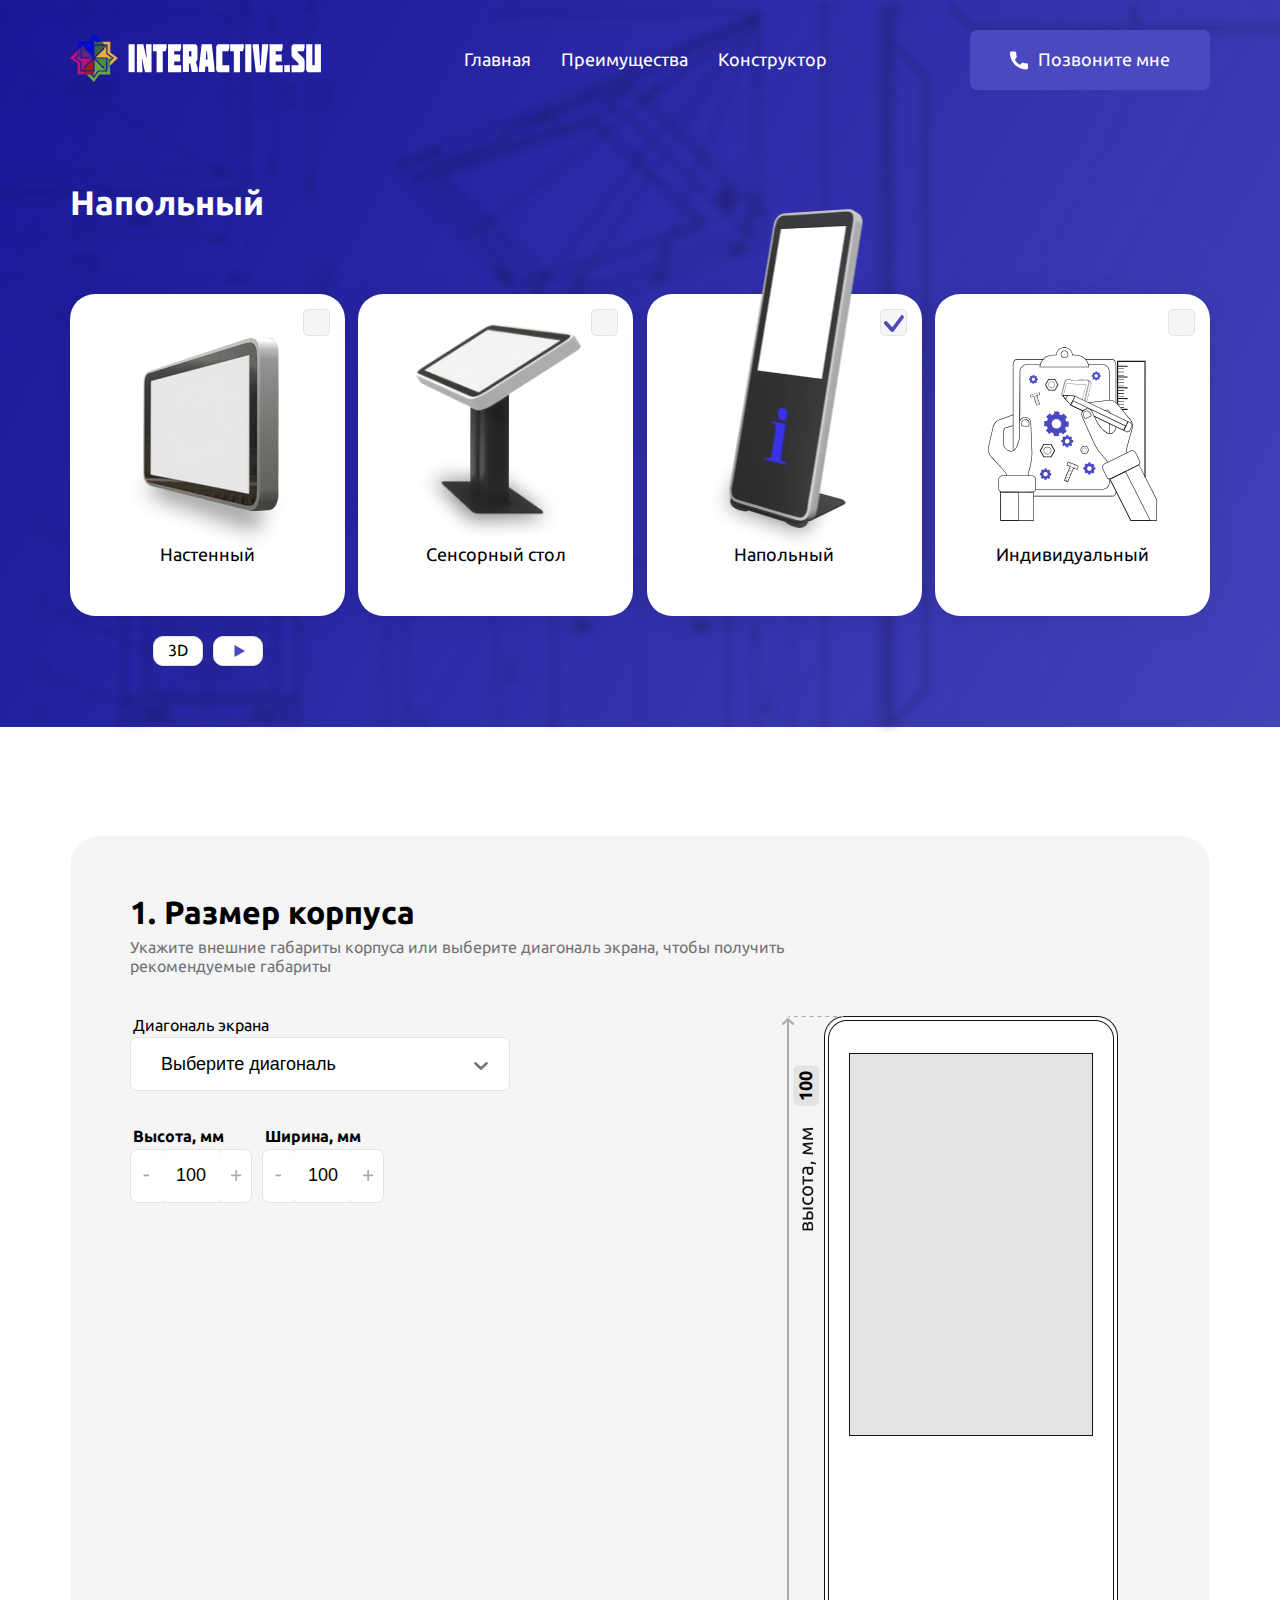
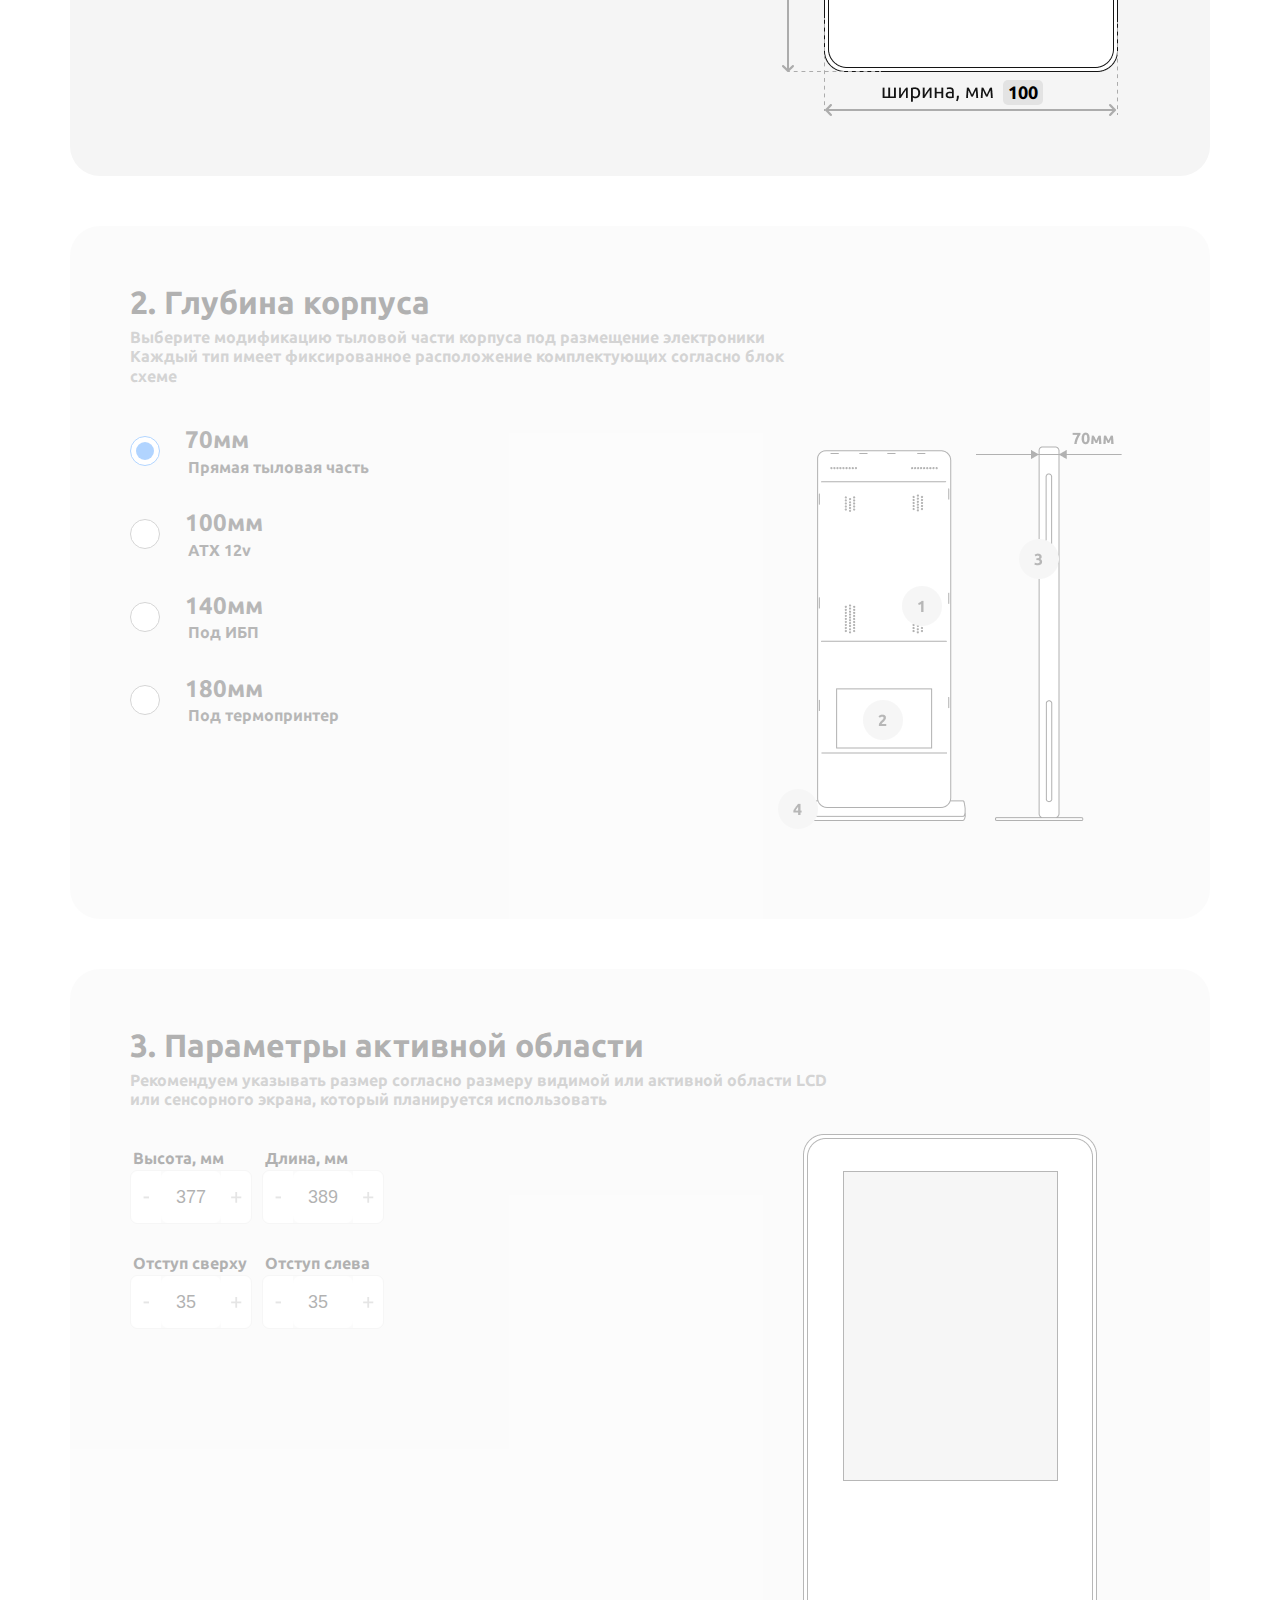
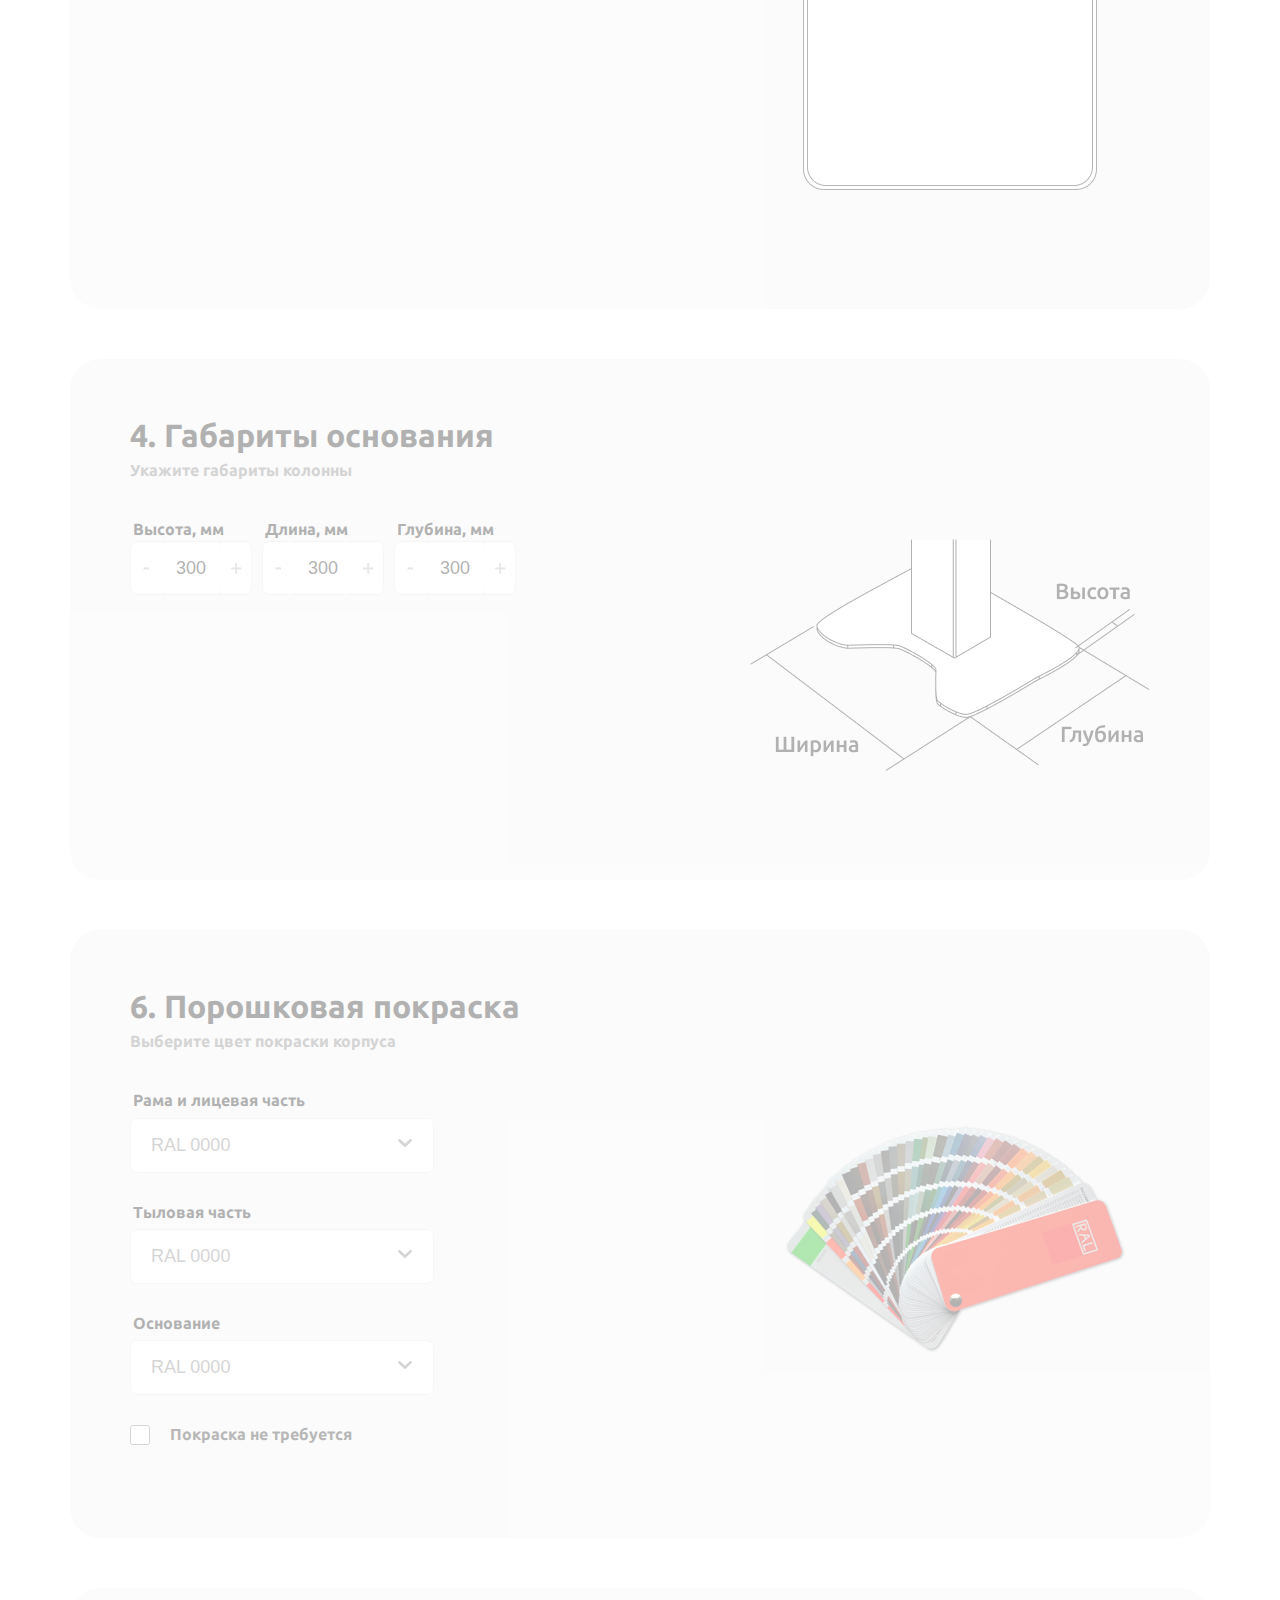
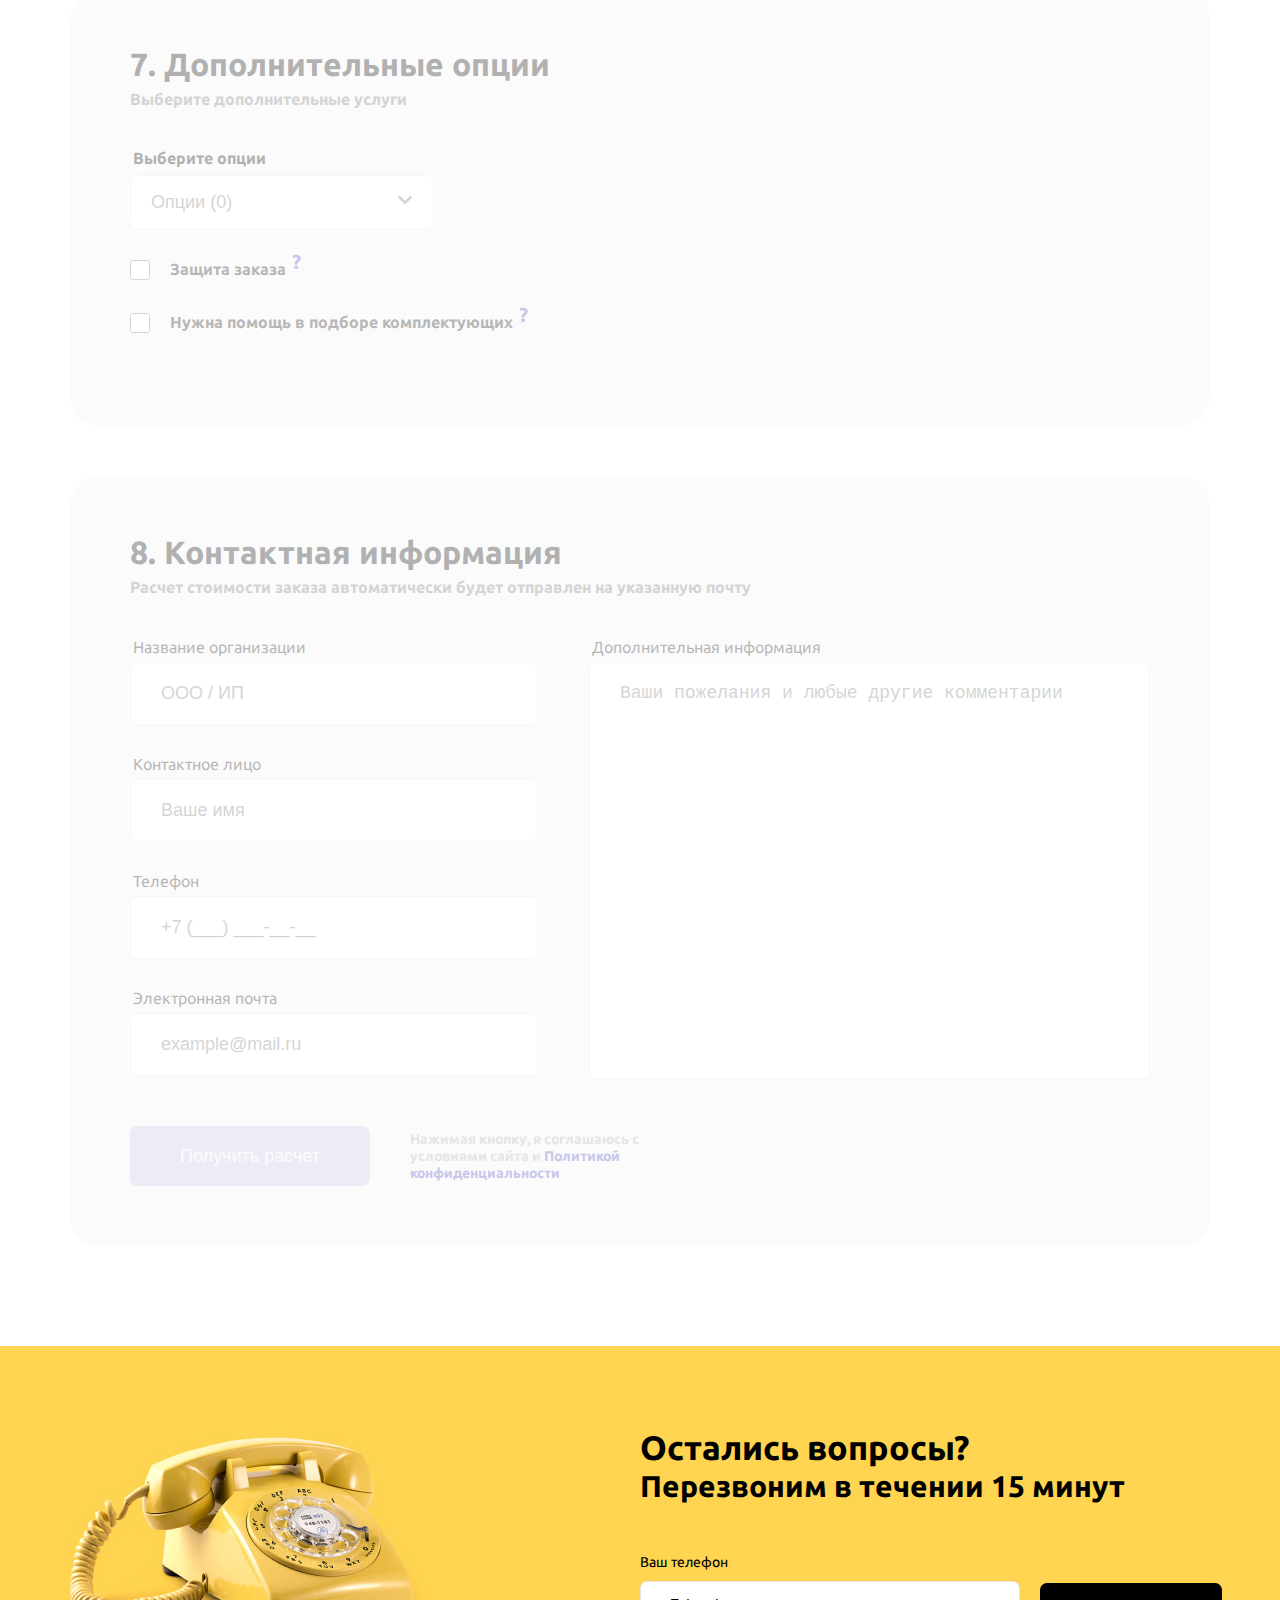
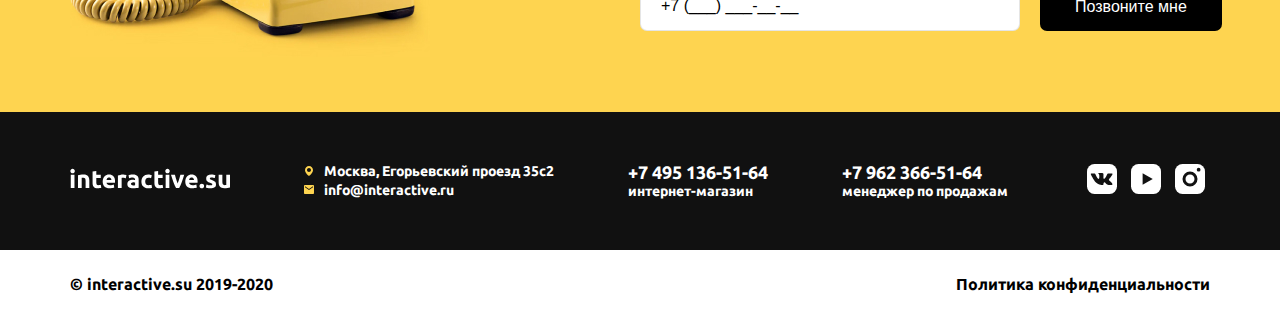
==== floor-mounted.html @ 8cd6c8c5 "1" ====
<!DOCTYPE html>
<html lang="ru">
<head>
  <meta charset="UTF-8">
  <meta name="viewport" id="myViewport" content="width=device-width, maximum-scale=1.0, user-scalable=no">
  <meta http-equiv="X-UA-Compatible" content="ie=edge">
  <meta name="format-detection" content="telephone=no">
  <title>New project</title>
  <link rel="shortcut icon" href="img/favicon/favicon.ico" type="image/x-icon">
  <meta property="og:title" content="" />
  <meta name="keywords" content=""/>
  <!-- <link rel="stylesheet" href="css/libs.min.css"> -->
  <link rel="stylesheet" href="style.css">

</head>
<body >
  <header class="header">
    <div class="container">
      <div class="header__logo">
        <a href="/"><img src="img/logo.svg" alt="interactive.su"></a>
      </div>
      <div class="header__menu">
        <ul>
          <li><a href="#top">Главная</a></li>
          <li><a href="#features">Преимущества</a></li>
          <li><a href="#constructor">Конструктор</a></li>
        </ul>
      </div>
      <div class="header__call button">
        <img src="img/icons/btn-call.svg" alt="callback">
        Позвоните мне
      </div>
      <div class="burger">
        <span></span>
        <span></span>
        <span></span>
      </div>
    </div>
  </header>
  
  <section class="constructor constructor-page" id="top">
    <div class="container">
      <h2 class="title">
        Напольный
      </h2>
      
      <div class="constructor-wrap">
        <a href="https://amoral1s.github.io/new-korpus.interactive.su/wall-mounted.html" class="constructor-wrap-item " data-src="/wall-mounted">
          <img src="img/assets/1.png" alt="Настенный">
          <h3>Настенный</h3>
          <div class="assets">
            <div class="assets-d">
              3D
            </div>
            <div class="assets-d wall-video" data-src="http://korpus.interactive.su/wp-content/themes/calc/img/1.mp4">
              <img src="img/icons/play-blue.svg" alt="play">
            </div>
          </div>
        </a>
        <!-- /.constructor-wrap-item -->
        <a href="https://amoral1s.github.io/new-korpus.interactive.su/touch-screen.html" class="constructor-wrap-item" data-src="/touch-screen">
          <img src="img/assets/2.png" alt="Сенсорный стол">
          <h3>Сенсорный стол</h3>
        </a>
        <!-- /.constructor-wrap-item -->
        <a href="https://amoral1s.github.io/new-korpus.interactive.su/floor-mounted.html" class="constructor-wrap-item constructor-wrap-item-active" data-src="/floor-mounted">
          <img src="img/assets/3.png" alt="Напольный">
          <h3>Напольный</h3>
        </a>
        <!-- /.constructor-wrap-item -->
        <a href="https://amoral1s.github.io/new-korpus.interactive.su/tz.html"  class="constructor-wrap-item" data-src="/individual ">
          <img src="img/assets/4.svg" alt="Индивидуальный">
          <h3>Индивидуальный</h3>
        </a>
        <!-- /.constructor-wrap-item -->
       
      </div>
    </div>
    
  </section>
  <form action="">
  <section class="calc container">
    <div class="calc-section">
      <h2 class="title">
        1. Размер корпуса
      </h2>
      <p class="subtitle">
        Укажите внешние габариты корпуса или выберите 
        диагональ экрана, чтобы получить рекомендуемые габариты
      </p>
      <div class="calc-wrap">
        <div class="calc-wrap-left">
          <div class="calc-row">
            <div class="calc-row-column">
              <p>Диагональ экрана</p>
              <div for="all-height" class="select">
                <select name="" id="all-height">
                  <option value="0" selected disabled><b>Выберите диагональ</option>
                  <option value="1"><b>32"</b> 1790х512</option>
                  <option value="2"><b>43"</b> 1790х665</option>
                  <option value="3"><b>50"</b> 1850х750</option>
                  <option value="4"><b>55"</b> 1850х820</option>
                  <option value="5"><b>65"</b> 2000х910</option>
                  <option value="6"><b></b> Другая</option>
                </select>
              </div>
            </div>
          </div>
          <div class="calc-row mob-column">
            <div class="calc-row-column">
              <p>Высота, мм</p>
              <div class="calc-row-numbers__input">
                <div class="minus"></div>
                <input type="number" min="100" value="100" id="input-height">
                <div class="plus"></div>
              </div>
            </div>
            <div class="calc-row-column">
              <p>Ширина, мм</p>
              <div class="calc-row-numbers__input">
                <div class="minus"></div>
                <input type="number" min="100" value="100" id="input-width">
                <div class="plus"></div>
              </div>
            </div>
          </div>
        </div>
        <!-- /.calc-wrap-left -->
        <div class="calc-wrap-right floor-height">
          <img src="img/calc/floor-height.png" alt="Размер корпуса">
          <div class="calc-wrap-right__height">
            100
          </div>
          <div class="calc-wrap-right__width">
            100
          </div>
        </div>
        <!-- /.calc-wrap-right -->
      </div>
      <!-- /.calc-wrap -->
    </div>
    <!-- /.calc-section -->
    <div class="calc-section disabled">
      <h2 class="title">
        2. Глубина корпуса
      </h2>
      <p class="subtitle">
        Выберите модификацию тыловой части корпуса под размещение электроники <br>
        Каждый тип имеет фиксированное расположение комплектующих согласно блок схеме
      </p>
      <div class="calc-wrap">
        <div class="calc-wrap-left">
          <div class="calc-row">
            <input name="type" data-src="img/calc/type-floor/1.png" value="70" id="type-one" type="radio" checked>
            <label for="type-one">
              <b>70мм</b>
              <p>
                Прямая тыловая часть
              </p>
            </label>
          </div>
          <!-- /.calc-row -->
          <div class="calc-row">
            <input name="type" data-src="img/calc/type-floor/1.png" value="100"  id="type-two" type="radio">
            <label for="type-two">
              <b>100мм</b>
              <p>
                ATX 12v
              </p>
            </label>
          </div>
          <!-- /.calc-row -->
          <div class="calc-row">
            <input name="type" data-src="img/calc/type-floor/1.png" value="140"  id="type-three" type="radio">
            <label for="type-three">
              <b>140мм</b>
              <p>
                Под ИБП
              </p>
            </label>
          </div>
          <!-- /.calc-row -->
          <div class="calc-row">
            <input name="type" data-src="img/calc/type-floor/1.png" value="180"  id="type-three" type="radio">
            <label for="type-three">
              <b>180мм</b>
              <p>
                Под термопринтер
              </p>
            </label>
          </div>
          <!-- /.calc-row -->
        </div>
        <!-- /.calc-wrap-left --> 
        <div class="calc-wrap-right floor-type">
          <div class="calc-row">
            <img class="type-img" src="img/calc/type-floor/1.png" alt="Глубина корпуса">
            <div class="floor-hover">
              <p>1. Вентиляционные отверстия</p>
              <p>2. Отсек блока электроники (ITX плата)</p>
              <p>3. Торцевая подсветка</p>
              <p>4. Плита основания</p>
            </div>
          </div>
        </div>
        <!-- /.calc-wrap-right -->
      </div>
      <!-- /.calc-wrap -->
    </div>
    <!-- /.calc-section -->
    <div class="calc-section disabled">
      <h2 class="title">
        3. Параметры активной области
      </h2>
      <p class="subtitle">
        Рекомендуем указывать размер согласно размеру видимой или активной 
        области LCD или сенсорного экрана, который планируется использовать
      </p>
      <div class="calc-wrap">
        <div class="calc-wrap-left">
          <div class="calc-row">
            <div class="calc-row-column">
              <p>Высота, мм</p>
              <div class="calc-row-numbers__input">
                <div class="minus"></div>
                <input type="number" id="act-height" min="100" value="377">
                <div class="plus"></div>
              </div>
            </div>
            <div class="calc-row-column">
              <p>Длина, мм</p>
              <div class="calc-row-numbers__input">
                <div class="minus"></div>
                <input type="number" id="act-width" min="100" value="389">
                <div class="plus"></div>
              </div>
            </div>
          </div>
          <!-- /.calc-row -->
          <div class="calc-row">
            <div class="calc-row-column">
              <p>Отступ сверху</p>
              <div class="calc-row-numbers__input">
                <div class="minus"></div>
                <input type="number" id="act-top" min="1" value="35">
                <div class="plus"></div>
              </div>
            </div>
            <div class="calc-row-column">
              <p>Отступ слева</p>
              <div class="calc-row-numbers__input">
                <div class="minus"></div>
                <input type="number" id="act-left" min="1" value="35">
                <div class="plus"></div>
              </div>
            </div>
            
          </div>
          <!-- /.calc-row -->
        </div>
        <!-- /.calc-wrap-lect -->
        <div class="calc-wrap-right act-floor">
          <div class="calc-row act-wrap act-floor">
            <img src="img/calc/act-floor.png" alt="Актвная область корпуса">
            <div class="act-obl act-floor-obl"></div>
          </div>
        </div>
        <!-- /.calc-wrapright -->
      </div>
    </div>
    <!-- /.calc-section -->
    <div class="calc-section disabled">
      <h2 class="title">
        4. Габариты основания
      </h2>
      <p class="subtitle">
        Укажите габариты колонны
      </p>
      <div class="calc-wrap">
        <div class="calc-wrap-left">
          <div class="calc-row  mob-column">
            <div class="calc-row-column">
              <p>Высота, мм</p>
              <div class="calc-row-numbers__input">
                <div class="minus"></div>
                <input type="number" id="osn-height" min="100" value="300">
                <div class="plus"></div>
              </div>
            </div>
            <div class="calc-row-column">
              <p>Длина, мм</p>
              <div class="calc-row-numbers__input">
                <div class="minus"></div>
                <input type="number" id="osn-width" min="100" value="300">
                <div class="plus"></div>
              </div>
            </div>
            <div class="calc-row-column">
              <p>Глубина, мм</p>
              <div class="calc-row-numbers__input">
                <div class="minus"></div>
                <input type="number" id="osn-deep" min="100" value="300">
                <div class="plus"></div>
              </div>
            </div>
          </div>
          <!-- /.calc-row -->
          
        </div>
        <!-- /.calc-wrap-lect -->
        <div class="calc-wrap-right mob-responsive-img">
          <div class="calc-row act-wrap">
            <img src="img/assets/osn.png" alt="Колонна">
          </div>
        </div>
        <!-- /.calc-wrapright -->
      </div>
    </div>
    <!-- /.calc-section -->
    
    <div class="calc-section disabled">
      <h2 class="title">
        6. Порошковая покраска
      </h2>
      <p class="subtitle">
        Выберите цвет покраски корпуса
      </p>
      <div class="calc-wrap">
        <div class="calc-wrap-left">
          <p>Рама и лицевая часть</p>
          <div class="calc-row">
            <div class="ral ral-top select">
              <input type="text" id="ral-top" placeholder="RAL 0000">
            </div>
          </div>
          <!-- /.calc-row -->
          <p>Тыловая часть</p>

          <div class="calc-row">
            <div class="ral ral-bot select">
              <input type="text" id="ral-bot" placeholder="RAL 0000">
            </div>
          </div>
          <!-- /.calc-row -->
          <p>Основание</p>

          <div class="calc-row">
            <div class="ral ral-bot select">
              <input type="text" id="ral-floor" placeholder="RAL 0000">
            </div>
          </div>
          <!-- /.calc-row -->
          <div class="calc-row">
            <input id="ral-none" type="checkbox">
            <label for="ral-none">Покраска не требуется</label>
          </div>
          <!-- /.calc-row -->
        </div>
        <!-- /.calc-wrap-left -->
        <div class="calc-wrap-right">
          <img src="img/calc/ral.png" alt="RAL">
        </div>
        <!-- /.calc-wrap-right -->
      </div>
      <!-- /.calc-wrap -->
    </div>
    <!-- /.calc-section -->
    <div class="calc-section disabled">
      <h2 class="title">
        7. Дополнительные опции
      </h2>
      <p class="subtitle">
        Выберите дополнительные услуги
      </p>
      <div class="calc-wrap column">
          <div class="calc-row-column mob-width-max">
            <p>Выберите опции</p>
            <div class="calc-row" style="width: 100%">
              <div class="ral ral-top select" style="width: 100%; max-width: 360px">
                <input type="text" id="options" placeholder="Опции (0)">
              </div>
            </div>
          </div>
          <!-- /.calc-row -->

          <div class="calc-row">
            <input id="secur-no"  type="checkbox">
            <label for="secur-no">Защита заказа</label>
            <div class="toggle-q">?<b class="q-text">
              Мы гарантируем что корпуса для вашего проекта не смогут приобрести другие.
            </b></div>
          </div>
          <!-- /.calc-row -->

          <div class="calc-row">
            <input id="compl-no"  type="checkbox">
            <label for="compl-no">Нужна помощь в подборе комплектующих</label>
            <div class="toggle-q">?<b class="q-text">
              Менеджер поможет вам выбрать комплектующие для вашего корпуса.
            </b></div>
        
          </div>
          <!-- /.calc-row -->
      </div>
    <!-- /.calc-row -->
      
    </div>
    <!-- /.calc-section -->

    <div class="calc-section disabled">
      <h2 class="title">
        8. Контактная информация
      </h2>
      <p class="subtitle">
        Расчет стоимости заказа автоматически будет отправлен на указанную почту
      </p>
      <div class="calc-form">
        <div class="calc-form-left">
          <label for="">Название организации</label>
          <input class="i-org" type="text" placeholder="ООО / ИП">
          
          <label for="">Контактное лицо</label>
          <input class="i-name" type="text" placeholder="Ваше имя">

          <label for="">Телефон</label>
          <input class="i-phone" type="tel" placeholder="+7 (___) ___-__-__">

          <label for="">Электронная почта</label>
          <input class="i-email" type="email" placeholder="example@mail.ru">

        </div>
        <!-- /.calc-form-left -->
        <div class="calc-form-right">
          <label for="">Дополнительная информация</label>
          <textarea name="" placeholder="Ваши пожелания и любые другие комментарии" id="" cols="30" rows="10"></textarea>
        </div>
        <!-- /.calc-form-right -->
        <div class="calc-form-submit">
          <button class="button alt calculated disabled" type="button">Получить расчет</button>
          <small>
            Нажимая кнопку, я соглашаюсь с условиями сайта и <a href="/privacy-policy">Политикой конфиденциальности</a>
          </small>
        </div>
        <!-- /.calc-form-submit -->
      </div>
    </div>
    <!-- /.calc-section -->
  </section>
  <!-- /.calc container -->
  <div class="calc-popup">
    <h2>Проверьте ваш заказ</h2>
    <div class="calc-popup-wrap">
      <div class="calc-popup-wrap-left">
        <div class="calc-popup-wrap-item">
          <h3>Корпус</h3>
          <div class="result">
            <p>Длина</p>
            <b class="res-width">000</b>
          </div>
          <!-- /.result -->
          <div class="result">
            <p>Ширина</p>
            <b class="res-height">000</b>
          </div>
          <!-- /.result -->
          <div class="result">
            <p>Глубина</p>
            <b class="res-deep">000</b>
          </div>
          <!-- /.result -->
        </div>
        <!-- /.calc-popup-wrap-item -->
        <div class="calc-popup-wrap-item">
          <h3>Цвет RAL</h3>
          <div class="result">
            <p>Рама и лицевая часть</p>
            <b  class="res-ral-top">Нет</b>
          </div>
          <!-- /.result -->
          <div class="result">
            <p>Тыловая часть</p>
            <b class="res-ral-bot">Нет</b>
          </div>
          <!-- /.result -->
          <div class="result">
            <p>Основание</p>
            <b class="res-ral-floor">Нет</b>
          </div>
          <!-- /.result -->
        </div>
        <!-- /.calc-popup-wrap-item -->
        <div class="calc-popup-wrap-item">
          <h3>Габариты основания</h3>
          <div class="result">
            <p>Высота</p>
            <b  class="osn-height">000</b>
          </div>
          <!-- /.result -->
          <div class="result">
            <p>Ширина</p>
            <b class="osn-width">000</b>
          </div>
          <!-- /.result -->
          <div class="result">
            <p>Глубина</p>
            <b class="osn-deep">000</b>
          </div>
          <!-- /.result -->
        </div>
        <!-- /.calc-popup-wrap-item -->
        
        <div class="calc-popup-wrap-item">
          <h3>Количество и срок поставки</h3>
          <div class="result">
            <div class="calc-row">
              <div class="calc-row-column">
                <p>Количество</p>
                <div class="calc-row-numbers__input">
                  <div class="minus"></div>
                  <input type="number"  class="res-count" min="1" value="1">
                  <div class="plus"></div>
                </div>
              </div>
              <div class="calc-row-column">
                <p>Сроки поставки</p>
                <div class="select">
                  <select name="" id="res-time">
                    <option value="3">20-30 дней</option>
                    <option value="2">10-20 дней</option>
                    <option value="1">5-10 дней</option>
                    <option value="3">Бронь</option>
                  </select>
                </div>
              </div>
            </div>
            <!-- /.calc-row -->
          </div>
          <!-- /.result -->
          
        </div>
        <!-- /.calc-popup-wrap-item -->
        <div class="calc-popup-wrap-item calc-submit">
          <div class="result">
            <p>Цена за еденицу</p>
            <b class="res-price-once">000</b>
          </div>
          <!-- /.result -->
          <div class="result">
            <p>Стоимость партии</p>
            <b class="res-price-all">000</b>
          </div>
          <!-- /.result -->
         <div class="calc-row buttons">
           <input type="submit" value="Подтвердить заказ" class="button alt">
           <div class="button alt calc-close">Изменить параметры</div>
         </div>
        </div>
        <!-- /.calc-popup-wrap-item -->
      </div>
      <!-- /.calc-popup-wrap-left -->
      <div class="calc-popup-wrap-right">
        <div class="calc-popup-wrap-item">
          <h3>Активная область экрана</h3>
          <div class="result">
            <p>Длина</p>
            <b class="res-act-width">000</b>
          </div>
          <!-- /.result -->
          <div class="result">
            <p>Ширина</p>
            <b class="res-act-height">000</b>
          </div>
          <!-- /.result -->
        </div>
        <!-- /.calc-popup-wrap-item -->
        <div class="calc-popup-wrap-item">
          <h3>Смещение активной области</h3>
          <div class="result">
            <p>Слева</p>
            <b  class="res-act-left">000</b>
          </div>
          <!-- /.result -->
          <div class="result">
            <p>Справа</p>
            <b class="res-act-right">000</b>
          </div>
          <!-- /.result -->
          <div class="result">
            <p>Сверху</p>
            <b class="res-act-top">000</b>
          </div>
          <!-- /.result -->
          <div class="result">
            <p>Снизу</p>
            <b class="res-act-bot">000</b>
          </div>
          <!-- /.result -->
        </div>
        <!-- /.calc-popup-wrap-item -->
        <div class="calc-popup-wrap-item">
          <h3>Дополнительные опции</h3>
          <div class="result">
            <p>Опции</p>
            <b class="res-opt" style="font-size: 12px;"></b>
          </div>
          <!-- /.result -->
          <div class="result">
            <p>Защита заказа</p>
            <b class="res-sec">Нет</b>
          </div>
          <!-- /.result -->
          
          <div class="result">
            <p>Подбор комплектующих</p>
            <b class="res-compl">Нет</b>
          </div>
          <!-- /.result -->
        </div>
        <!-- /.calc-popup-wrap-item -->
        <div class="calc-popup-wrap-item">
          <h3 class="gift">Получите скидку
            при заказе партии</h3>
          <div class="result">
            <p>1 - 9 шт</p>
            <b>0%</b>
          </div>
          <!-- /.result -->
          <div class="result">
            <p>10 - 19 шт</p>
            <b>5%</b>
          </div>
          <!-- /.result -->
          <div class="result">
            <p>20 - 39 шт</p>
            <b>7%</b>
          </div>
          <!-- /.result -->
          <div class="result">
            <p>40 шт и более</p>
            <b>10%</b>
          </div>
          <!-- /.result -->
        </div>
        <!-- /.calc-popup-wrap-item -->
      </div>
      <!-- /.calc-popup-wrap-right -->
    </div>
  </div>
  <div class="calc-overlay"></div>
  </form>

  <div class="calc-ral top-ral-popup">
    <h2 class="title">Выберите цвет</h2>
    <div class="close">&times;</div>
    <div class="calc-ral-wrap calc-ral-topp">
      <div style="background: #DAC283" class="calc-ral-wrap__item i1">1000</div>
      <div style="background: #C9B26F" class="calc-ral-wrap__item i2">1001</div>
      <div style="background: #E1AB50" class="calc-ral-wrap__item i3">1002</div>
      <div style="background: #FFA714" class="calc-ral-wrap__item i4">1003</div>
      <div style="background: #DB8701" class="calc-ral-wrap__item i5">1004</div>
      <div style="background: #C97302" class="calc-ral-wrap__item i6">1005</div>
      <div style="background:#F57B00" class="calc-ral-wrap__item i7">1006</div>
      <div style="background: #F27710" class="calc-ral-wrap__item i8">1007</div>
      <div style="background: #A0622F" class="calc-ral-wrap__item i9">1011</div>
      <div style="background: #E1B717" class="calc-ral-wrap__item i10">1012</div>
      <div style="background: #F5FBD5; color: #000000;" class="calc-ral-wrap__item i11">1013</div>
      <div style="background: #EBD491; color: #000000;" class="calc-ral-wrap__item i12">1014</div>
      <div style="background: #FBDDC5; color: #000000;" class="calc-ral-wrap__item i13">1015</div>
      <div style="background: #FEFE0C; color: #000000;" class="calc-ral-wrap__item i14">1016</div>
      <div style="background: #FF8C02" class="calc-ral-wrap__item i15">1017</div>
      <div style="background: #FFE014; color: #000000;" class="calc-ral-wrap__item i16">1018</div>
      <div style="background: #A88A70" class="calc-ral-wrap__item i17">1019</div>

      <div style="background: #998041" class="calc-ral-wrap__item i18">1020</div>
      <div style="background: #FAB001" class="calc-ral-wrap__item i19">1021</div>
      <div style="background: #FBAF03" class="calc-ral-wrap__item i20">1023</div>
      <div style="background: #C18934" class="calc-ral-wrap__item i21">1024</div>
      <div style="background: #A16E03" class="calc-ral-wrap__item i22">1027</div>
      <div style="background: #FB9101" class="calc-ral-wrap__item i23">1028</div>
      <div style="background: #E69D01" class="calc-ral-wrap__item i24">1032</div>
      <div style="background: #FE8E00" class="calc-ral-wrap__item i25">1033</div>
      <div style="background: #EC9421" class="calc-ral-wrap__item i26">1034</div>
      <div style="background: #FC5A00" class="calc-ral-wrap__item i27">2000</div>
      <div style="background: #B60E03" class="calc-ral-wrap__item i28">2001</div>
      <div style="background: #D50000" class="calc-ral-wrap__item i29">2002</div>
      <div style="background: #F17712" class="calc-ral-wrap__item i30">2003</div>
      <div style="background: #E66500" class="calc-ral-wrap__item i31">2004</div>
      <div style="background: #F17713" class="calc-ral-wrap__item i32">2008</div>
      <div style="background: #E56503" class="calc-ral-wrap__item i33">2009</div>
      <div style="background: #C97401" class="calc-ral-wrap__item i34">2010</div>

      <div style="background: #F7750E" class="calc-ral-wrap__item i35">2011</div>
      <div style="background: #DD784E" class="calc-ral-wrap__item i36">2012</div>
      <div style="background: #BC0A03" class="calc-ral-wrap__item i37">3000</div>
      <div style="background: #BF0804" class="calc-ral-wrap__item i38">3001</div>
      <div style="background: #A80101" class="calc-ral-wrap__item i39">3002</div>
      <div style="background: #92000D" class="calc-ral-wrap__item i40">3003</div>
      <div style="background: #680000" class="calc-ral-wrap__item i41">3004</div>
      <div style="background: #4C0901" class="calc-ral-wrap__item i42">3005</div>
      <div style="background: #210208" class="calc-ral-wrap__item i43">3007</div>
      <div style="background: #4E0800" class="calc-ral-wrap__item i44">3009</div>
      <div style="background: #77052C" class="calc-ral-wrap__item i45">3011</div>
      <div style="background: #CB5F62" class="calc-ral-wrap__item i46">3012</div>
      <div style="background: #93000F" class="calc-ral-wrap__item i47">3013</div>
      <div style="background: #E5525E" class="calc-ral-wrap__item i48">3014</div>
      <div style="background: #FF8BB0" class="calc-ral-wrap__item i49">3015</div>
      <div style="background: #A90200" class="calc-ral-wrap__item i50">3016</div>
      <div style="background: #E8316D" class="calc-ral-wrap__item i51">3017</div>

      <div style="background: #E6062F" class="calc-ral-wrap__item i52">3018</div>
      <div style="background: #CF0101" class="calc-ral-wrap__item i53">3020</div>
      <div style="background: #E83E2B" class="calc-ral-wrap__item i54">3022</div>
      <div style="background: #B70C00" class="calc-ral-wrap__item i55">3027</div>
      <div style="background: #930501" class="calc-ral-wrap__item i56">3031</div>
      <div style="background: #903E7C" class="calc-ral-wrap__item i57">4001</div>
      <div style="background: #91000C" class="calc-ral-wrap__item i58">4002</div>
      <div style="background: #EB298D" class="calc-ral-wrap__item i59">4003</div>
      <div style="background: #4E021C" class="calc-ral-wrap__item i60">4004</div>
      <div style="background: #8D3A9A" class="calc-ral-wrap__item i61">4005</div>
      <div style="background: #9E035B" class="calc-ral-wrap__item i62">4006</div>
      <div style="background: #340A3A" class="calc-ral-wrap__item i63">4007</div>
      <div style="background: #79006D" class="calc-ral-wrap__item i64">4008</div>
      <div style="background: #95747F" class="calc-ral-wrap__item i65">4009</div>
      <div style="background: #CA0E4E" class="calc-ral-wrap__item i66">4010</div>
      <div style="background: #031C5C" class="calc-ral-wrap__item i67">5000</div>
      <div style="background: #12324E" class="calc-ral-wrap__item i68">5001</div>

      <div style="background: #000667" class="calc-ral-wrap__item i69">5002</div>
      <div style="background: #0B004A" class="calc-ral-wrap__item i70">5003</div>
      <div style="background: #0B0529" class="calc-ral-wrap__item i71">5004</div>
      <div style="background: #001681" class="calc-ral-wrap__item i72">5005</div>
      <div style="background: #0B4B7E" class="calc-ral-wrap__item i73">5007</div>
      <div style="background: #0C0329" class="calc-ral-wrap__item i74">5008</div>
      <div style="background: #02386D" class="calc-ral-wrap__item i75">5009</div>
      <div style="background: #001780" class="calc-ral-wrap__item i76">5010</div>
      <div style="background: #0A0629" class="calc-ral-wrap__item i77">5011</div>
      <div style="background: #0F74BC" class="calc-ral-wrap__item i78">5012</div>
      <div style="background: #080247" class="calc-ral-wrap__item i79">5013</div>
      <div style="background: #42667E" class="calc-ral-wrap__item i80">5014</div>
      <div style="background: #0062B1" class="calc-ral-wrap__item i81">5015</div>
      <div style="background: #003489" class="calc-ral-wrap__item i82">5017</div>
      <div style="background: #018A81" class="calc-ral-wrap__item i83">5018</div>
      <div style="background: #013B70" class="calc-ral-wrap__item i84">5019</div>
      <div style="background: #03291A" class="calc-ral-wrap__item i85">5020</div>

      <div style="background: #016F6A" class="calc-ral-wrap__item i86">5021</div>
      <div style="background: #0C0047" class="calc-ral-wrap__item i87">5022</div>
      <div style="background: #354E8B" class="calc-ral-wrap__item i88">5023</div>
      <div style="background: #4B8FBD" class="calc-ral-wrap__item i89">5024</div>
      <div style="background: #006639" class="calc-ral-wrap__item i90">6000</div>
      <div style="background: #0D6300" class="calc-ral-wrap__item i91">6001</div>
      <div style="background: #004F08" class="calc-ral-wrap__item i92">6002</div>
      <div style="background: #10400D" class="calc-ral-wrap__item i93">6003</div>
      <div style="background: #103A2C" class="calc-ral-wrap__item i94">6004</div>
      <div style="background: #052819" class="calc-ral-wrap__item i95">6005</div>
      <div style="background: #2C330A" class="calc-ral-wrap__item i96">6006</div>
      <div style="background: #1C2200" class="calc-ral-wrap__item i97">6007</div>
      <div style="background: #1C2200" class="calc-ral-wrap__item i98">6008</div>
      <div style="background: #1A2201" class="calc-ral-wrap__item i99">6009</div>
      <div style="background: #46771D" class="calc-ral-wrap__item i100">6010</div>
      <div style="background: #47713F" class="calc-ral-wrap__item i101">6011</div>
      <div style="background: #000000" class="calc-ral-wrap__item i102">6012</div>

      <div style="background: #5E643D" class="calc-ral-wrap__item i103">6013</div>
      <div style="background: #000000" class="calc-ral-wrap__item i104">6014</div>
      <div style="background: #000000" class="calc-ral-wrap__item i105">6015</div>
      <div style="background: #0D573E" class="calc-ral-wrap__item i106">6016</div>
      <div style="background: #45771E" class="calc-ral-wrap__item i107">6017</div>
      <div style="background: #00A400" class="calc-ral-wrap__item i108">6018</div>
      <div style="background: #BCE4B4; color: #000000;" class="calc-ral-wrap__item i109">6019</div>
      <div style="background: #1C2100" class="calc-ral-wrap__item i110">6020</div>
      <div style="background: #68935D" class="calc-ral-wrap__item i111">6021</div>
      <div style="background: #1C2200" class="calc-ral-wrap__item i112">6022</div>
      <div style="background: #00830B" class="calc-ral-wrap__item i113">6024</div>
      <div style="background: #245600" class="calc-ral-wrap__item i114">6025</div>
      <div style="background: #09593D" class="calc-ral-wrap__item i115">6026</div>
      <div style="background: #72BAA2" class="calc-ral-wrap__item i116">6027</div>
      <div style="background: #012A1C" class="calc-ral-wrap__item i117">6028</div>
      <div style="background: #0E6304" class="calc-ral-wrap__item i118">6029</div>
      <div style="background: #017A30" class="calc-ral-wrap__item i119">6032</div>

      <div style="background: #127E7F" class="calc-ral-wrap__item i120">6033</div>
      <div style="background: #72B4C2" class="calc-ral-wrap__item i121">6034</div>
      <div style="background: #6F698E" class="calc-ral-wrap__item i122">7000</div>
      <div style="background: #908F90" class="calc-ral-wrap__item i123">7001</div>
      <div style="background: #5C633A" class="calc-ral-wrap__item i124">7002</div>
      <div style="background: #5E653C" class="calc-ral-wrap__item i125">7003</div>
      <div style="background: #909090" class="calc-ral-wrap__item i126">7004</div>
      <div style="background: #4E4E4E" class="calc-ral-wrap__item i127">7005</div>
      <div style="background: #4E542E" class="calc-ral-wrap__item i128">7006</div>
      <div style="background: #594D11" class="calc-ral-wrap__item i129">7008</div>
      <div style="background: #2C2C2C" class="calc-ral-wrap__item i130">7009</div>
      <div style="background: #4E552C" class="calc-ral-wrap__item i131">7010</div>
      <div style="background: #3D3D3D" class="calc-ral-wrap__item i132">7011</div>
      <div style="background: #3E375F" class="calc-ral-wrap__item i133">7012</div>
      <div style="background: #292929" class="calc-ral-wrap__item i134">7014</div>
      <div style="background: #2C2648" class="calc-ral-wrap__item i135">7015</div>
      <div style="background: #0B0529" class="calc-ral-wrap__item i136">7016</div>
      
      <div style="background: #000000" class="calc-ral-wrap__item i137">7021</div>
      <div style="background: #1C1C1C" class="calc-ral-wrap__item i138">7022</div>
      <div style="background: #6F6F6F" class="calc-ral-wrap__item i139">7023</div>
      <div style="background: #1C163A" class="calc-ral-wrap__item i140">7024</div>
      <div style="background: #020202" class="calc-ral-wrap__item i141">7026</div>
      <div style="background: #808080" class="calc-ral-wrap__item i142">7030</div>
      <div style="background: #335A4D" class="calc-ral-wrap__item i143">7031</div>
      <div style="background: #B1B791; color: #000000;" class="calc-ral-wrap__item i144">7032</div>
      <div style="background: #6F6F6F" class="calc-ral-wrap__item i145">7033</div>
      <div style="background: #6F7551" class="calc-ral-wrap__item i146">7034</div>
      <div style="background: #C2C2C2" class="calc-ral-wrap__item i147">7035</div>
      <div style="background: #808080" class="calc-ral-wrap__item i148">7036</div>
      <div style="background: #6F6F6F" class="calc-ral-wrap__item i149">7037</div>
      <div style="background: #B1B1B1" class="calc-ral-wrap__item i150">7038</div>
      <div style="background: #4E4E4E" class="calc-ral-wrap__item i151">7039</div>
      <div style="background: #919191" class="calc-ral-wrap__item i152">7040</div>
      <div style="background: #808080" class="calc-ral-wrap__item i153">7042</div>

      <div style="background: #133447" class="calc-ral-wrap__item i154">7043</div>
      <div style="background: #B1B1B1; color: #000000;" class="calc-ral-wrap__item i155">7044</div>
      <div style="background: #919191" class="calc-ral-wrap__item i156">7045</div>
      <div style="background: #70706E" class="calc-ral-wrap__item i157">7046</div>
      <div style="background: #D3D3D3; color: #000000;" class="calc-ral-wrap__item i158">7047</div>
      <div style="background: #675500" class="calc-ral-wrap__item i159">8000</div>
      <div style="background: #8F5704" class="calc-ral-wrap__item i160">8001</div>
      <div style="background: #6E2E00" class="calc-ral-wrap__item i161">8002</div>
      <div style="background: #7F410D" class="calc-ral-wrap__item i162">8003</div>
      <div style="background: #6C2F00" class="calc-ral-wrap__item i163">8004</div>
      <div style="background: #462A01" class="calc-ral-wrap__item i164">8007</div>
      <div style="background: #55391F" class="calc-ral-wrap__item i165">8008</div>
      <div style="background: #22010C" class="calc-ral-wrap__item i166">8011</div>
      <div style="background: #4C0900" class="calc-ral-wrap__item i167">8012</div>
      <div style="background: #21010C" class="calc-ral-wrap__item i168">8014</div>
      <div style="background: #4C031C" class="calc-ral-wrap__item i169">8015</div>
      <div style="background: #20010C" class="calc-ral-wrap__item i170">8016</div>

      <div style="background: #0A0A0A" class="calc-ral-wrap__item i171">8017</div>
      <div style="background: #000000" class="calc-ral-wrap__item i172">8019</div>
      <div style="background: #000000" class="calc-ral-wrap__item i173">8022</div>
      <div style="background: #AA4B00" class="calc-ral-wrap__item i174">8023</div>
      <div style="background: #6D2F00" class="calc-ral-wrap__item i175">8024</div>
      <div style="background: #56361D" class="calc-ral-wrap__item i176">8025</div>
      <div style="background: #341500" class="calc-ral-wrap__item i177">8028</div>
      <div style="background: #F5FBD5; color: #000000;" class="calc-ral-wrap__item i178">9000</div>
      <div style="background: #F4FBD6; color: #000000;" class="calc-ral-wrap__item i179">9001</div>
      <div style="background: #E3E4DE; color: #000000;" class="calc-ral-wrap__item i180">9002</div>
      <div style="background: #FDFEFC; color: #000000;" class="calc-ral-wrap__item i181">9003</div>
      <div style="background: #000000" class="calc-ral-wrap__item i182">9004</div>
      <div style="background: #000000" class="calc-ral-wrap__item i183">9005</div>
      <div style="background: #FFFFFF; color: #000000;" class="calc-ral-wrap__item i184">9010</div>
      <div style="background: #FFFFFF; color: #000000;" class="calc-ral-wrap__item i185">9016</div>
      <div style="background: #000000" class="calc-ral-wrap__item i186">9017</div>
      <div style="background: #D3D3D3; color: #000000;" class="calc-ral-wrap__item i187">9019</div>
    </div>
  </div>
  <div class="calc-ral bot-ral-popup">
    <h2 class="title">Выберите цвет</h2>
    <div class="close">&times;</div>
    <div class="calc-ral-wrap calc-ral-bott">
      <div style="background: #DAC283" class="calc-ral-wrap__item i1">1000</div>
      <div style="background: #C9B26F" class="calc-ral-wrap__item i2">1001</div>
      <div style="background: #E1AB50" class="calc-ral-wrap__item i3">1002</div>
      <div style="background: #FFA714" class="calc-ral-wrap__item i4">1003</div>
      <div style="background: #DB8701" class="calc-ral-wrap__item i5">1004</div>
      <div style="background: #C97302" class="calc-ral-wrap__item i6">1005</div>
      <div style="background:#F57B00" class="calc-ral-wrap__item i7">1006</div>
      <div style="background: #F27710" class="calc-ral-wrap__item i8">1007</div>
      <div style="background: #A0622F" class="calc-ral-wrap__item i9">1011</div>
      <div style="background: #E1B717" class="calc-ral-wrap__item i10">1012</div>
      <div style="background: #F5FBD5; color: #000000;" class="calc-ral-wrap__item i11">1013</div>
      <div style="background: #EBD491; color: #000000;" class="calc-ral-wrap__item i12">1014</div>
      <div style="background: #FBDDC5; color: #000000;" class="calc-ral-wrap__item i13">1015</div>
      <div style="background: #FEFE0C; color: #000000;" class="calc-ral-wrap__item i14">1016</div>
      <div style="background: #FF8C02" class="calc-ral-wrap__item i15">1017</div>
      <div style="background: #FFE014; color: #000000;" class="calc-ral-wrap__item i16">1018</div>
      <div style="background: #A88A70" class="calc-ral-wrap__item i17">1019</div>

      <div style="background: #998041" class="calc-ral-wrap__item i18">1020</div>
      <div style="background: #FAB001" class="calc-ral-wrap__item i19">1021</div>
      <div style="background: #FBAF03" class="calc-ral-wrap__item i20">1023</div>
      <div style="background: #C18934" class="calc-ral-wrap__item i21">1024</div>
      <div style="background: #A16E03" class="calc-ral-wrap__item i22">1027</div>
      <div style="background: #FB9101" class="calc-ral-wrap__item i23">1028</div>
      <div style="background: #E69D01" class="calc-ral-wrap__item i24">1032</div>
      <div style="background: #FE8E00" class="calc-ral-wrap__item i25">1033</div>
      <div style="background: #EC9421" class="calc-ral-wrap__item i26">1034</div>
      <div style="background: #FC5A00" class="calc-ral-wrap__item i27">2000</div>
      <div style="background: #B60E03" class="calc-ral-wrap__item i28">2001</div>
      <div style="background: #D50000" class="calc-ral-wrap__item i29">2002</div>
      <div style="background: #F17712" class="calc-ral-wrap__item i30">2003</div>
      <div style="background: #E66500" class="calc-ral-wrap__item i31">2004</div>
      <div style="background: #F17713" class="calc-ral-wrap__item i32">2008</div>
      <div style="background: #E56503" class="calc-ral-wrap__item i33">2009</div>
      <div style="background: #C97401" class="calc-ral-wrap__item i34">2010</div>

      <div style="background: #F7750E" class="calc-ral-wrap__item i35">2011</div>
      <div style="background: #DD784E" class="calc-ral-wrap__item i36">2012</div>
      <div style="background: #BC0A03" class="calc-ral-wrap__item i37">3000</div>
      <div style="background: #BF0804" class="calc-ral-wrap__item i38">3001</div>
      <div style="background: #A80101" class="calc-ral-wrap__item i39">3002</div>
      <div style="background: #92000D" class="calc-ral-wrap__item i40">3003</div>
      <div style="background: #680000" class="calc-ral-wrap__item i41">3004</div>
      <div style="background: #4C0901" class="calc-ral-wrap__item i42">3005</div>
      <div style="background: #210208" class="calc-ral-wrap__item i43">3007</div>
      <div style="background: #4E0800" class="calc-ral-wrap__item i44">3009</div>
      <div style="background: #77052C" class="calc-ral-wrap__item i45">3011</div>
      <div style="background: #CB5F62" class="calc-ral-wrap__item i46">3012</div>
      <div style="background: #93000F" class="calc-ral-wrap__item i47">3013</div>
      <div style="background: #E5525E" class="calc-ral-wrap__item i48">3014</div>
      <div style="background: #FF8BB0" class="calc-ral-wrap__item i49">3015</div>
      <div style="background: #A90200" class="calc-ral-wrap__item i50">3016</div>
      <div style="background: #E8316D" class="calc-ral-wrap__item i51">3017</div>

      <div style="background: #E6062F" class="calc-ral-wrap__item i52">3018</div>
      <div style="background: #CF0101" class="calc-ral-wrap__item i53">3020</div>
      <div style="background: #E83E2B" class="calc-ral-wrap__item i54">3022</div>
      <div style="background: #B70C00" class="calc-ral-wrap__item i55">3027</div>
      <div style="background: #930501" class="calc-ral-wrap__item i56">3031</div>
      <div style="background: #903E7C" class="calc-ral-wrap__item i57">4001</div>
      <div style="background: #91000C" class="calc-ral-wrap__item i58">4002</div>
      <div style="background: #EB298D" class="calc-ral-wrap__item i59">4003</div>
      <div style="background: #4E021C" class="calc-ral-wrap__item i60">4004</div>
      <div style="background: #8D3A9A" class="calc-ral-wrap__item i61">4005</div>
      <div style="background: #9E035B" class="calc-ral-wrap__item i62">4006</div>
      <div style="background: #340A3A" class="calc-ral-wrap__item i63">4007</div>
      <div style="background: #79006D" class="calc-ral-wrap__item i64">4008</div>
      <div style="background: #95747F" class="calc-ral-wrap__item i65">4009</div>
      <div style="background: #CA0E4E" class="calc-ral-wrap__item i66">4010</div>
      <div style="background: #031C5C" class="calc-ral-wrap__item i67">5000</div>
      <div style="background: #12324E" class="calc-ral-wrap__item i68">5001</div>

      <div style="background: #000667" class="calc-ral-wrap__item i69">5002</div>
      <div style="background: #0B004A" class="calc-ral-wrap__item i70">5003</div>
      <div style="background: #0B0529" class="calc-ral-wrap__item i71">5004</div>
      <div style="background: #001681" class="calc-ral-wrap__item i72">5005</div>
      <div style="background: #0B4B7E" class="calc-ral-wrap__item i73">5007</div>
      <div style="background: #0C0329" class="calc-ral-wrap__item i74">5008</div>
      <div style="background: #02386D" class="calc-ral-wrap__item i75">5009</div>
      <div style="background: #001780" class="calc-ral-wrap__item i76">5010</div>
      <div style="background: #0A0629" class="calc-ral-wrap__item i77">5011</div>
      <div style="background: #0F74BC" class="calc-ral-wrap__item i78">5012</div>
      <div style="background: #080247" class="calc-ral-wrap__item i79">5013</div>
      <div style="background: #42667E" class="calc-ral-wrap__item i80">5014</div>
      <div style="background: #0062B1" class="calc-ral-wrap__item i81">5015</div>
      <div style="background: #003489" class="calc-ral-wrap__item i82">5017</div>
      <div style="background: #018A81" class="calc-ral-wrap__item i83">5018</div>
      <div style="background: #013B70" class="calc-ral-wrap__item i84">5019</div>
      <div style="background: #03291A" class="calc-ral-wrap__item i85">5020</div>

      <div style="background: #016F6A" class="calc-ral-wrap__item i86">5021</div>
      <div style="background: #0C0047" class="calc-ral-wrap__item i87">5022</div>
      <div style="background: #354E8B" class="calc-ral-wrap__item i88">5023</div>
      <div style="background: #4B8FBD" class="calc-ral-wrap__item i89">5024</div>
      <div style="background: #006639" class="calc-ral-wrap__item i90">6000</div>
      <div style="background: #0D6300" class="calc-ral-wrap__item i91">6001</div>
      <div style="background: #004F08" class="calc-ral-wrap__item i92">6002</div>
      <div style="background: #10400D" class="calc-ral-wrap__item i93">6003</div>
      <div style="background: #103A2C" class="calc-ral-wrap__item i94">6004</div>
      <div style="background: #052819" class="calc-ral-wrap__item i95">6005</div>
      <div style="background: #2C330A" class="calc-ral-wrap__item i96">6006</div>
      <div style="background: #1C2200" class="calc-ral-wrap__item i97">6007</div>
      <div style="background: #1C2200" class="calc-ral-wrap__item i98">6008</div>
      <div style="background: #1A2201" class="calc-ral-wrap__item i99">6009</div>
      <div style="background: #46771D" class="calc-ral-wrap__item i100">6010</div>
      <div style="background: #47713F" class="calc-ral-wrap__item i101">6011</div>
      <div style="background: #000000" class="calc-ral-wrap__item i102">6012</div>

      <div style="background: #5E643D" class="calc-ral-wrap__item i103">6013</div>
      <div style="background: #000000" class="calc-ral-wrap__item i104">6014</div>
      <div style="background: #000000" class="calc-ral-wrap__item i105">6015</div>
      <div style="background: #0D573E" class="calc-ral-wrap__item i106">6016</div>
      <div style="background: #45771E" class="calc-ral-wrap__item i107">6017</div>
      <div style="background: #00A400" class="calc-ral-wrap__item i108">6018</div>
      <div style="background: #BCE4B4; color: #000000;" class="calc-ral-wrap__item i109">6019</div>
      <div style="background: #1C2100" class="calc-ral-wrap__item i110">6020</div>
      <div style="background: #68935D" class="calc-ral-wrap__item i111">6021</div>
      <div style="background: #1C2200" class="calc-ral-wrap__item i112">6022</div>
      <div style="background: #00830B" class="calc-ral-wrap__item i113">6024</div>
      <div style="background: #245600" class="calc-ral-wrap__item i114">6025</div>
      <div style="background: #09593D" class="calc-ral-wrap__item i115">6026</div>
      <div style="background: #72BAA2" class="calc-ral-wrap__item i116">6027</div>
      <div style="background: #012A1C" class="calc-ral-wrap__item i117">6028</div>
      <div style="background: #0E6304" class="calc-ral-wrap__item i118">6029</div>
      <div style="background: #017A30" class="calc-ral-wrap__item i119">6032</div>

      <div style="background: #127E7F" class="calc-ral-wrap__item i120">6033</div>
      <div style="background: #72B4C2" class="calc-ral-wrap__item i121">6034</div>
      <div style="background: #6F698E" class="calc-ral-wrap__item i122">7000</div>
      <div style="background: #908F90" class="calc-ral-wrap__item i123">7001</div>
      <div style="background: #5C633A" class="calc-ral-wrap__item i124">7002</div>
      <div style="background: #5E653C" class="calc-ral-wrap__item i125">7003</div>
      <div style="background: #909090" class="calc-ral-wrap__item i126">7004</div>
      <div style="background: #4E4E4E" class="calc-ral-wrap__item i127">7005</div>
      <div style="background: #4E542E" class="calc-ral-wrap__item i128">7006</div>
      <div style="background: #594D11" class="calc-ral-wrap__item i129">7008</div>
      <div style="background: #2C2C2C" class="calc-ral-wrap__item i130">7009</div>
      <div style="background: #4E552C" class="calc-ral-wrap__item i131">7010</div>
      <div style="background: #3D3D3D" class="calc-ral-wrap__item i132">7011</div>
      <div style="background: #3E375F" class="calc-ral-wrap__item i133">7012</div>
      <div style="background: #292929" class="calc-ral-wrap__item i134">7014</div>
      <div style="background: #2C2648" class="calc-ral-wrap__item i135">7015</div>
      <div style="background: #0B0529" class="calc-ral-wrap__item i136">7016</div>
      
      <div style="background: #000000" class="calc-ral-wrap__item i137">7021</div>
      <div style="background: #1C1C1C" class="calc-ral-wrap__item i138">7022</div>
      <div style="background: #6F6F6F" class="calc-ral-wrap__item i139">7023</div>
      <div style="background: #1C163A" class="calc-ral-wrap__item i140">7024</div>
      <div style="background: #020202" class="calc-ral-wrap__item i141">7026</div>
      <div style="background: #808080" class="calc-ral-wrap__item i142">7030</div>
      <div style="background: #335A4D" class="calc-ral-wrap__item i143">7031</div>
      <div style="background: #B1B791; color: #000000;" class="calc-ral-wrap__item i144">7032</div>
      <div style="background: #6F6F6F" class="calc-ral-wrap__item i145">7033</div>
      <div style="background: #6F7551" class="calc-ral-wrap__item i146">7034</div>
      <div style="background: #C2C2C2" class="calc-ral-wrap__item i147">7035</div>
      <div style="background: #808080" class="calc-ral-wrap__item i148">7036</div>
      <div style="background: #6F6F6F" class="calc-ral-wrap__item i149">7037</div>
      <div style="background: #B1B1B1" class="calc-ral-wrap__item i150">7038</div>
      <div style="background: #4E4E4E" class="calc-ral-wrap__item i151">7039</div>
      <div style="background: #919191" class="calc-ral-wrap__item i152">7040</div>
      <div style="background: #808080" class="calc-ral-wrap__item i153">7042</div>

      <div style="background: #133447" class="calc-ral-wrap__item i154">7043</div>
      <div style="background: #B1B1B1; color: #000000;" class="calc-ral-wrap__item i155">7044</div>
      <div style="background: #919191" class="calc-ral-wrap__item i156">7045</div>
      <div style="background: #70706E" class="calc-ral-wrap__item i157">7046</div>
      <div style="background: #D3D3D3; color: #000000;" class="calc-ral-wrap__item i158">7047</div>
      <div style="background: #675500" class="calc-ral-wrap__item i159">8000</div>
      <div style="background: #8F5704" class="calc-ral-wrap__item i160">8001</div>
      <div style="background: #6E2E00" class="calc-ral-wrap__item i161">8002</div>
      <div style="background: #7F410D" class="calc-ral-wrap__item i162">8003</div>
      <div style="background: #6C2F00" class="calc-ral-wrap__item i163">8004</div>
      <div style="background: #462A01" class="calc-ral-wrap__item i164">8007</div>
      <div style="background: #55391F" class="calc-ral-wrap__item i165">8008</div>
      <div style="background: #22010C" class="calc-ral-wrap__item i166">8011</div>
      <div style="background: #4C0900" class="calc-ral-wrap__item i167">8012</div>
      <div style="background: #21010C" class="calc-ral-wrap__item i168">8014</div>
      <div style="background: #4C031C" class="calc-ral-wrap__item i169">8015</div>
      <div style="background: #20010C" class="calc-ral-wrap__item i170">8016</div>

      <div style="background: #0A0A0A" class="calc-ral-wrap__item i171">8017</div>
      <div style="background: #000000" class="calc-ral-wrap__item i172">8019</div>
      <div style="background: #000000" class="calc-ral-wrap__item i173">8022</div>
      <div style="background: #AA4B00" class="calc-ral-wrap__item i174">8023</div>
      <div style="background: #6D2F00" class="calc-ral-wrap__item i175">8024</div>
      <div style="background: #56361D" class="calc-ral-wrap__item i176">8025</div>
      <div style="background: #341500" class="calc-ral-wrap__item i177">8028</div>
      <div style="background: #F5FBD5; color: #000000;" class="calc-ral-wrap__item i178">9000</div>
      <div style="background: #F4FBD6; color: #000000;" class="calc-ral-wrap__item i179">9001</div>
      <div style="background: #E3E4DE; color: #000000;" class="calc-ral-wrap__item i180">9002</div>
      <div style="background: #FDFEFC; color: #000000;" class="calc-ral-wrap__item i181">9003</div>
      <div style="background: #000000" class="calc-ral-wrap__item i182">9004</div>
      <div style="background: #000000" class="calc-ral-wrap__item i183">9005</div>
      <div style="background: #FFFFFF; color: #000000;" class="calc-ral-wrap__item i184">9010</div>
      <div style="background: #FFFFFF; color: #000000;" class="calc-ral-wrap__item i185">9016</div>
      <div style="background: #000000" class="calc-ral-wrap__item i186">9017</div>
      <div style="background: #D3D3D3; color: #000000;" class="calc-ral-wrap__item i187">9019</div>
    </div>
  </div>
  <div class="calc-ral floor-ral-popup">
    <h2 class="title">Выберите цвет</h2>
    <div class="close">&times;</div>
    <div class="calc-ral-wrap calc-ral-floor">
      <div style="background: #DAC283" class="calc-ral-wrap__item i1">1000</div>
      <div style="background: #C9B26F" class="calc-ral-wrap__item i2">1001</div>
      <div style="background: #E1AB50" class="calc-ral-wrap__item i3">1002</div>
      <div style="background: #FFA714" class="calc-ral-wrap__item i4">1003</div>
      <div style="background: #DB8701" class="calc-ral-wrap__item i5">1004</div>
      <div style="background: #C97302" class="calc-ral-wrap__item i6">1005</div>
      <div style="background:#F57B00" class="calc-ral-wrap__item i7">1006</div>
      <div style="background: #F27710" class="calc-ral-wrap__item i8">1007</div>
      <div style="background: #A0622F" class="calc-ral-wrap__item i9">1011</div>
      <div style="background: #E1B717" class="calc-ral-wrap__item i10">1012</div>
      <div style="background: #F5FBD5; color: #000000;" class="calc-ral-wrap__item i11">1013</div>
      <div style="background: #EBD491; color: #000000;" class="calc-ral-wrap__item i12">1014</div>
      <div style="background: #FBDDC5; color: #000000;" class="calc-ral-wrap__item i13">1015</div>
      <div style="background: #FEFE0C; color: #000000;" class="calc-ral-wrap__item i14">1016</div>
      <div style="background: #FF8C02" class="calc-ral-wrap__item i15">1017</div>
      <div style="background: #FFE014; color: #000000;" class="calc-ral-wrap__item i16">1018</div>
      <div style="background: #A88A70" class="calc-ral-wrap__item i17">1019</div>

      <div style="background: #998041" class="calc-ral-wrap__item i18">1020</div>
      <div style="background: #FAB001" class="calc-ral-wrap__item i19">1021</div>
      <div style="background: #FBAF03" class="calc-ral-wrap__item i20">1023</div>
      <div style="background: #C18934" class="calc-ral-wrap__item i21">1024</div>
      <div style="background: #A16E03" class="calc-ral-wrap__item i22">1027</div>
      <div style="background: #FB9101" class="calc-ral-wrap__item i23">1028</div>
      <div style="background: #E69D01" class="calc-ral-wrap__item i24">1032</div>
      <div style="background: #FE8E00" class="calc-ral-wrap__item i25">1033</div>
      <div style="background: #EC9421" class="calc-ral-wrap__item i26">1034</div>
      <div style="background: #FC5A00" class="calc-ral-wrap__item i27">2000</div>
      <div style="background: #B60E03" class="calc-ral-wrap__item i28">2001</div>
      <div style="background: #D50000" class="calc-ral-wrap__item i29">2002</div>
      <div style="background: #F17712" class="calc-ral-wrap__item i30">2003</div>
      <div style="background: #E66500" class="calc-ral-wrap__item i31">2004</div>
      <div style="background: #F17713" class="calc-ral-wrap__item i32">2008</div>
      <div style="background: #E56503" class="calc-ral-wrap__item i33">2009</div>
      <div style="background: #C97401" class="calc-ral-wrap__item i34">2010</div>

      <div style="background: #F7750E" class="calc-ral-wrap__item i35">2011</div>
      <div style="background: #DD784E" class="calc-ral-wrap__item i36">2012</div>
      <div style="background: #BC0A03" class="calc-ral-wrap__item i37">3000</div>
      <div style="background: #BF0804" class="calc-ral-wrap__item i38">3001</div>
      <div style="background: #A80101" class="calc-ral-wrap__item i39">3002</div>
      <div style="background: #92000D" class="calc-ral-wrap__item i40">3003</div>
      <div style="background: #680000" class="calc-ral-wrap__item i41">3004</div>
      <div style="background: #4C0901" class="calc-ral-wrap__item i42">3005</div>
      <div style="background: #210208" class="calc-ral-wrap__item i43">3007</div>
      <div style="background: #4E0800" class="calc-ral-wrap__item i44">3009</div>
      <div style="background: #77052C" class="calc-ral-wrap__item i45">3011</div>
      <div style="background: #CB5F62" class="calc-ral-wrap__item i46">3012</div>
      <div style="background: #93000F" class="calc-ral-wrap__item i47">3013</div>
      <div style="background: #E5525E" class="calc-ral-wrap__item i48">3014</div>
      <div style="background: #FF8BB0" class="calc-ral-wrap__item i49">3015</div>
      <div style="background: #A90200" class="calc-ral-wrap__item i50">3016</div>
      <div style="background: #E8316D" class="calc-ral-wrap__item i51">3017</div>

      <div style="background: #E6062F" class="calc-ral-wrap__item i52">3018</div>
      <div style="background: #CF0101" class="calc-ral-wrap__item i53">3020</div>
      <div style="background: #E83E2B" class="calc-ral-wrap__item i54">3022</div>
      <div style="background: #B70C00" class="calc-ral-wrap__item i55">3027</div>
      <div style="background: #930501" class="calc-ral-wrap__item i56">3031</div>
      <div style="background: #903E7C" class="calc-ral-wrap__item i57">4001</div>
      <div style="background: #91000C" class="calc-ral-wrap__item i58">4002</div>
      <div style="background: #EB298D" class="calc-ral-wrap__item i59">4003</div>
      <div style="background: #4E021C" class="calc-ral-wrap__item i60">4004</div>
      <div style="background: #8D3A9A" class="calc-ral-wrap__item i61">4005</div>
      <div style="background: #9E035B" class="calc-ral-wrap__item i62">4006</div>
      <div style="background: #340A3A" class="calc-ral-wrap__item i63">4007</div>
      <div style="background: #79006D" class="calc-ral-wrap__item i64">4008</div>
      <div style="background: #95747F" class="calc-ral-wrap__item i65">4009</div>
      <div style="background: #CA0E4E" class="calc-ral-wrap__item i66">4010</div>
      <div style="background: #031C5C" class="calc-ral-wrap__item i67">5000</div>
      <div style="background: #12324E" class="calc-ral-wrap__item i68">5001</div>

      <div style="background: #000667" class="calc-ral-wrap__item i69">5002</div>
      <div style="background: #0B004A" class="calc-ral-wrap__item i70">5003</div>
      <div style="background: #0B0529" class="calc-ral-wrap__item i71">5004</div>
      <div style="background: #001681" class="calc-ral-wrap__item i72">5005</div>
      <div style="background: #0B4B7E" class="calc-ral-wrap__item i73">5007</div>
      <div style="background: #0C0329" class="calc-ral-wrap__item i74">5008</div>
      <div style="background: #02386D" class="calc-ral-wrap__item i75">5009</div>
      <div style="background: #001780" class="calc-ral-wrap__item i76">5010</div>
      <div style="background: #0A0629" class="calc-ral-wrap__item i77">5011</div>
      <div style="background: #0F74BC" class="calc-ral-wrap__item i78">5012</div>
      <div style="background: #080247" class="calc-ral-wrap__item i79">5013</div>
      <div style="background: #42667E" class="calc-ral-wrap__item i80">5014</div>
      <div style="background: #0062B1" class="calc-ral-wrap__item i81">5015</div>
      <div style="background: #003489" class="calc-ral-wrap__item i82">5017</div>
      <div style="background: #018A81" class="calc-ral-wrap__item i83">5018</div>
      <div style="background: #013B70" class="calc-ral-wrap__item i84">5019</div>
      <div style="background: #03291A" class="calc-ral-wrap__item i85">5020</div>

      <div style="background: #016F6A" class="calc-ral-wrap__item i86">5021</div>
      <div style="background: #0C0047" class="calc-ral-wrap__item i87">5022</div>
      <div style="background: #354E8B" class="calc-ral-wrap__item i88">5023</div>
      <div style="background: #4B8FBD" class="calc-ral-wrap__item i89">5024</div>
      <div style="background: #006639" class="calc-ral-wrap__item i90">6000</div>
      <div style="background: #0D6300" class="calc-ral-wrap__item i91">6001</div>
      <div style="background: #004F08" class="calc-ral-wrap__item i92">6002</div>
      <div style="background: #10400D" class="calc-ral-wrap__item i93">6003</div>
      <div style="background: #103A2C" class="calc-ral-wrap__item i94">6004</div>
      <div style="background: #052819" class="calc-ral-wrap__item i95">6005</div>
      <div style="background: #2C330A" class="calc-ral-wrap__item i96">6006</div>
      <div style="background: #1C2200" class="calc-ral-wrap__item i97">6007</div>
      <div style="background: #1C2200" class="calc-ral-wrap__item i98">6008</div>
      <div style="background: #1A2201" class="calc-ral-wrap__item i99">6009</div>
      <div style="background: #46771D" class="calc-ral-wrap__item i100">6010</div>
      <div style="background: #47713F" class="calc-ral-wrap__item i101">6011</div>
      <div style="background: #000000" class="calc-ral-wrap__item i102">6012</div>

      <div style="background: #5E643D" class="calc-ral-wrap__item i103">6013</div>
      <div style="background: #000000" class="calc-ral-wrap__item i104">6014</div>
      <div style="background: #000000" class="calc-ral-wrap__item i105">6015</div>
      <div style="background: #0D573E" class="calc-ral-wrap__item i106">6016</div>
      <div style="background: #45771E" class="calc-ral-wrap__item i107">6017</div>
      <div style="background: #00A400" class="calc-ral-wrap__item i108">6018</div>
      <div style="background: #BCE4B4; color: #000000;" class="calc-ral-wrap__item i109">6019</div>
      <div style="background: #1C2100" class="calc-ral-wrap__item i110">6020</div>
      <div style="background: #68935D" class="calc-ral-wrap__item i111">6021</div>
      <div style="background: #1C2200" class="calc-ral-wrap__item i112">6022</div>
      <div style="background: #00830B" class="calc-ral-wrap__item i113">6024</div>
      <div style="background: #245600" class="calc-ral-wrap__item i114">6025</div>
      <div style="background: #09593D" class="calc-ral-wrap__item i115">6026</div>
      <div style="background: #72BAA2" class="calc-ral-wrap__item i116">6027</div>
      <div style="background: #012A1C" class="calc-ral-wrap__item i117">6028</div>
      <div style="background: #0E6304" class="calc-ral-wrap__item i118">6029</div>
      <div style="background: #017A30" class="calc-ral-wrap__item i119">6032</div>

      <div style="background: #127E7F" class="calc-ral-wrap__item i120">6033</div>
      <div style="background: #72B4C2" class="calc-ral-wrap__item i121">6034</div>
      <div style="background: #6F698E" class="calc-ral-wrap__item i122">7000</div>
      <div style="background: #908F90" class="calc-ral-wrap__item i123">7001</div>
      <div style="background: #5C633A" class="calc-ral-wrap__item i124">7002</div>
      <div style="background: #5E653C" class="calc-ral-wrap__item i125">7003</div>
      <div style="background: #909090" class="calc-ral-wrap__item i126">7004</div>
      <div style="background: #4E4E4E" class="calc-ral-wrap__item i127">7005</div>
      <div style="background: #4E542E" class="calc-ral-wrap__item i128">7006</div>
      <div style="background: #594D11" class="calc-ral-wrap__item i129">7008</div>
      <div style="background: #2C2C2C" class="calc-ral-wrap__item i130">7009</div>
      <div style="background: #4E552C" class="calc-ral-wrap__item i131">7010</div>
      <div style="background: #3D3D3D" class="calc-ral-wrap__item i132">7011</div>
      <div style="background: #3E375F" class="calc-ral-wrap__item i133">7012</div>
      <div style="background: #292929" class="calc-ral-wrap__item i134">7014</div>
      <div style="background: #2C2648" class="calc-ral-wrap__item i135">7015</div>
      <div style="background: #0B0529" class="calc-ral-wrap__item i136">7016</div>
      
      <div style="background: #000000" class="calc-ral-wrap__item i137">7021</div>
      <div style="background: #1C1C1C" class="calc-ral-wrap__item i138">7022</div>
      <div style="background: #6F6F6F" class="calc-ral-wrap__item i139">7023</div>
      <div style="background: #1C163A" class="calc-ral-wrap__item i140">7024</div>
      <div style="background: #020202" class="calc-ral-wrap__item i141">7026</div>
      <div style="background: #808080" class="calc-ral-wrap__item i142">7030</div>
      <div style="background: #335A4D" class="calc-ral-wrap__item i143">7031</div>
      <div style="background: #B1B791; color: #000000;" class="calc-ral-wrap__item i144">7032</div>
      <div style="background: #6F6F6F" class="calc-ral-wrap__item i145">7033</div>
      <div style="background: #6F7551" class="calc-ral-wrap__item i146">7034</div>
      <div style="background: #C2C2C2" class="calc-ral-wrap__item i147">7035</div>
      <div style="background: #808080" class="calc-ral-wrap__item i148">7036</div>
      <div style="background: #6F6F6F" class="calc-ral-wrap__item i149">7037</div>
      <div style="background: #B1B1B1" class="calc-ral-wrap__item i150">7038</div>
      <div style="background: #4E4E4E" class="calc-ral-wrap__item i151">7039</div>
      <div style="background: #919191" class="calc-ral-wrap__item i152">7040</div>
      <div style="background: #808080" class="calc-ral-wrap__item i153">7042</div>

      <div style="background: #133447" class="calc-ral-wrap__item i154">7043</div>
      <div style="background: #B1B1B1; color: #000000;" class="calc-ral-wrap__item i155">7044</div>
      <div style="background: #919191" class="calc-ral-wrap__item i156">7045</div>
      <div style="background: #70706E" class="calc-ral-wrap__item i157">7046</div>
      <div style="background: #D3D3D3; color: #000000;" class="calc-ral-wrap__item i158">7047</div>
      <div style="background: #675500" class="calc-ral-wrap__item i159">8000</div>
      <div style="background: #8F5704" class="calc-ral-wrap__item i160">8001</div>
      <div style="background: #6E2E00" class="calc-ral-wrap__item i161">8002</div>
      <div style="background: #7F410D" class="calc-ral-wrap__item i162">8003</div>
      <div style="background: #6C2F00" class="calc-ral-wrap__item i163">8004</div>
      <div style="background: #462A01" class="calc-ral-wrap__item i164">8007</div>
      <div style="background: #55391F" class="calc-ral-wrap__item i165">8008</div>
      <div style="background: #22010C" class="calc-ral-wrap__item i166">8011</div>
      <div style="background: #4C0900" class="calc-ral-wrap__item i167">8012</div>
      <div style="background: #21010C" class="calc-ral-wrap__item i168">8014</div>
      <div style="background: #4C031C" class="calc-ral-wrap__item i169">8015</div>
      <div style="background: #20010C" class="calc-ral-wrap__item i170">8016</div>

      <div style="background: #0A0A0A" class="calc-ral-wrap__item i171">8017</div>
      <div style="background: #000000" class="calc-ral-wrap__item i172">8019</div>
      <div style="background: #000000" class="calc-ral-wrap__item i173">8022</div>
      <div style="background: #AA4B00" class="calc-ral-wrap__item i174">8023</div>
      <div style="background: #6D2F00" class="calc-ral-wrap__item i175">8024</div>
      <div style="background: #56361D" class="calc-ral-wrap__item i176">8025</div>
      <div style="background: #341500" class="calc-ral-wrap__item i177">8028</div>
      <div style="background: #F5FBD5; color: #000000;" class="calc-ral-wrap__item i178">9000</div>
      <div style="background: #F4FBD6; color: #000000;" class="calc-ral-wrap__item i179">9001</div>
      <div style="background: #E3E4DE; color: #000000;" class="calc-ral-wrap__item i180">9002</div>
      <div style="background: #FDFEFC; color: #000000;" class="calc-ral-wrap__item i181">9003</div>
      <div style="background: #000000" class="calc-ral-wrap__item i182">9004</div>
      <div style="background: #000000" class="calc-ral-wrap__item i183">9005</div>
      <div style="background: #FFFFFF; color: #000000;" class="calc-ral-wrap__item i184">9010</div>
      <div style="background: #FFFFFF; color: #000000;" class="calc-ral-wrap__item i185">9016</div>
      <div style="background: #000000" class="calc-ral-wrap__item i186">9017</div>
      <div style="background: #D3D3D3; color: #000000;" class="calc-ral-wrap__item i187">9019</div>
    </div>
  </div>

  <section class="call">
    <div class="container">
      <div class="call-left">
        <img src="img/tel.jpg" alt="phone">
      </div>
      <div class="call-right">
        <h2>Остались вопросы?</h2>
        <p> Перезвоним в течении 15 минут</p>
        <div class="form-wrap">
          <div class="form-wrap-left">
            <b>Ваш телефон</b>
            <input type="tel" placeholder="+7 (___) ___-__-__">
          </div>
          <div class="form-wrap-right">
            <input type="submit" value="Позвоните мне">
          </div>
        </div>
      </div>
    </div>
  </section>
  <footer class="footer">
    <div class="footer-top">
      <div class="container">
        <a href="#header" class="logo"><img src="img/interactive.svg" alt="logo"></a>
        <div class="adress">
          <p><img src="img/icons/map.svg" alt="map">Москва, Егорьевский проезд 35с2</p>
          <a href="mailto:info@interactive.ru"><img src="img/icons/email.svg" alt="map">info@interactive.ru</a>
        </div>
        <div class="phone">
          <a href="tel:+74951365164">+7 495 136-51-64</a>
          <p>интернет-магазин</p>
        </div>
        <div class="phone">
          <a href="tel:+79623665164">+7 962 366-51-64</a>
          <p>менеджер по продажам</p>
        </div>
        <div class="social">
          <a href="" target="blank"><img src="img/icons/vk.svg" alt="vk"></a>
          <a href="" target="blank"><img src="img/icons/y.svg" alt="youtube"></a>
          <a href="" target="blank"><img src="img/icons/i.svg" alt="instagram"></a>
        </div>
      </div>
    </div>
    <div class="footer-bot">
      <div class="container">
        <p>© interactive.su 2019-2020</p>
        <a href="/privay-policy/">Политика конфиденциальности</a>
      </div>
    </div>
  </footer>

  <div class="overlay opt-overlay"></div>
  <div id="thx">
    <div>
      <h2>Спасибо!</h2>
      <p>Ваша заявка принята!</p>
    </div>
  </div>

  <div class="popup popup-call">
    <div class="close">&times;</div>
    <div class="popup-wrap">
      <h2>
        Закажите обратный звонок
      </h2>
      <p>Как к вам обращаться?</p>
      <input type="text" placeholder="Имя">
      <p>Телефон</p>
      <input type="tel" placeholder="+7 (___) ___-__-__">
      
      <input type="submit" value="Перезвоните мне" class="button-alt">
    </div>
  </div>

  <a href="#top" class="up"></a>
  <!-- /.up -->
  <div class="popup popup-gif">
    <div class="close">&times;</div>
    <div class="content">
    <video autoplay="" controls="" muted="" loop="" id="myVideo">
      <source src="" type="video/mp4">
    </video>
    </div>
  </div>
  <a href="#top" class="up"></a>
  <!-- /.up -->

  <div class="options">
    <div class="close-opt">&times;</div>
    <div class="options-wrap">
      <div class="calc-row">
        <input id="termo" value="Термопринтер"  type="checkbox">
        <label for="termo">Термопринтер</label>
      </div>
      <!-- /.calc-row -->
      <div class="calc-row">
        <input id="a4"  type="checkbox" value="Принтер А4">
        <label for="a4">Принтер А4</label>
      </div>
      <!-- /.calc-row -->
      <div class="calc-row">
        <input id="doc"  type="checkbox" value="Документ камера">
        <label for="doc">Документ камера</label>
      </div>
      <!-- /.calc-row -->
      <div class="calc-row">
        <input id="qr"  type="checkbox" value="QR сканер">
        <label for="qr">QR сканер</label>
      </div>
      <!-- /.calc-row -->
      <div class="calc-row">
        <input id="ibp"  type="checkbox" value="ИБП">
        <label for="ibp">ИБП</label>
      </div>
      <!-- /.calc-row -->
      <div class="calc-row">
        <input id="nfc"  type="checkbox" value="NFC">
        <label for="nfc">NFC</label>
      </div>
      <!-- /.calc-row -->
      <div class="calc-row">
        <input id="web"  type="checkbox" value="Web камера">
        <label for="web">Web камера</label>
      </div>
      <!-- /.calc-row -->
      <div class="calc-row">
        <input id="ic"  type="checkbox" value="Индукционная камера">
        <label for="ic">Индукционная камера</label>
      </div>
      <!-- /.calc-row -->
      <div class="calc-row">
        <input id="mic"  type="checkbox" value="Микрофон">
        <label for="mic">Микрофон</label>
      </div>
      <!-- /.calc-row -->
      <div class="calc-row">
        <input id="clav"  type="checkbox" value="Клавиатура">
        <label for="clav">Клавиатура</label>
      </div>
      <!-- /.calc-row -->
      <div class="calc-row">
        <input id="pos"  type="checkbox" value="POS терминал">
        <label for="pos">POS терминал</label>
      </div>
      <!-- /.calc-row -->
      <div class="calc-row">
        <input id="pin"  type="checkbox" value="Пин пад">
        <label for="pin">Пин пад</label>
      </div>
      <!-- /.calc-row -->
      
    </div>
  </div>

  <div class="img-popup">
    <img src="img/calc/type-wall/1.jpg" alt="">
  </div>

  <script src="https://code.jquery.com/jquery-3.4.1.min.js"></script>
  <!-- <script src="js/libs.min.js"></script> -->
  <script src="js/common.js"></script>
  <script src="js/floor.js"></script>
</body>
</html>
---- css/libs.min.css ----
.slick-slider{box-sizing:border-box;-webkit-user-select:none;-moz-user-select:none;-ms-user-select:none;user-select:none;-webkit-touch-callout:none;-khtml-user-select:none;-ms-touch-action:pan-y;touch-action:pan-y;-webkit-tap-highlight-color:transparent}.slick-list,.slick-slider{position:relative;display:block}.slick-list{overflow:hidden;margin:0;padding:0}.slick-list:focus{outline:none}.slick-list.dragging{cursor:pointer;cursor:hand}.slick-slider .slick-list,.slick-slider .slick-track{transform:translateZ(0)}.slick-track{position:relative;top:0;left:0;display:block;margin-left:auto;margin-right:auto}.slick-track:after,.slick-track:before{display:table;content:""}.slick-track:after{clear:both}.slick-loading .slick-track{visibility:hidden}.slick-slide{display:none;float:left;height:100%;min-height:1px}[dir=rtl] .slick-slide{float:right}.slick-slide img{display:block}.slick-slide.slick-loading img{display:none}.slick-slide.dragging img{pointer-events:none}.slick-initialized .slick-slide{display:block}.slick-loading .slick-slide{visibility:hidden}.slick-vertical .slick-slide{display:block;height:auto;border:1px solid transparent}.slick-arrow.slick-hidden{display:none}
---- style.css ----
@charset "UTF-8";
@font-face {
  font-family: 'font';
  src: url("fonts/Ubuntu-Regular.eot");
  src: local("☺"), url("fonts/Ubuntu-Regular.woff") format("woff"), url("fonts/Ubuntu-Regular.ttf") format("truetype"), url("fonts/Ubuntu-Regular.svg") format("svg");
  font-weight: 400;
  font-style: normal;
  font-display: swap;
}

@font-face {
  font-family: 'font';
  src: url("fonts/Ubuntu-Bold.eot");
  src: local("☺"), url("fonts/Ubuntu-Bold.woff") format("woff"), url("fonts/Ubuntu-Bold.ttf") format("truetype"), url("fonts/Ubuntu-Bold.svg") format("svg");
  font-weight: 700;
  font-style: normal;
  font-display: swap;
}

* {
  box-sizing: border-box;
  margin: 0;
  padding: 0;
}

body, html {
  margin: 0;
  padding: 0;
  width: auto;
  color: #000000;
  font-family: "font", sans-serif;
  font-weight: 400;
  font-size: 16px;
  line-height: 1.2;
  overflow-x: hidden;
  -ms-overflow-style: scrollbar;
}

a, a:hover, a:active, a:link, a:focus {
  text-decoration: none;
  outline: none;
  color: #000000;
}

img {
  max-width: 100%;
}

ul {
  list-style: none;
  font-size: 16px;
}

div, span, article, nav, section, main, header {
  padding: 0;
  margin: 0;
}

input, button, select, textarea {
  border: 0;
  box-shadow: 0 0 10px rgba(0, 0, 0, 0.2);
  font-size: 18px;
  color: #000000;
}

input[type="text"], input[type="tel"], input[type="password"], input[type="email"] {
  border: 1px solid rgba(0, 0, 0, 0.1);
  box-shadow: inset -1px 3px 7px rgba(0, 0, 0, 0.07);
  appearance: none;
  -webkit-appearance: none;
  -moz-appearance: none;
}

input[type="text"], input[type="tel"], input[type="submit"], button {
  appearance: none;
  -webkit-appearance: none;
  -moz-appearance: none;
  padding: 10px 15px;
}

input:focus, textarea:focus, select:focus, button:focus, select:focus {
  outline: none;
}

h1, h2, h3, h4, h5 {
  font-weight: 700;
}

.container {
  width: 100%;
  padding-right: 15px;
  padding-left: 15px;
  margin-right: auto;
  margin-left: auto;
}

@media (min-width: 576px) {
  .container {
    max-width: 540px;
  }
}

@media (min-width: 767px) {
  .container {
    max-width: 740px;
  }
}

@media (min-width: 992px) {
  .container {
    max-width: 960px;
  }
}

@media (min-width: 1200px) {
  .container {
    max-width: 1170px;
  }
}

section, footer {
  padding-top: 50px;
  padding-bottom: 50px;
}

.button.alt {
  color: #ffffff;
}

.button.alt:hover {
  color: #000;
}

.phone a, .adress a {
  transition: 0.3s;
}

.phone a:hover, .adress a:hover {
  color: #FED450;
  transition: 0.3s;
}

.title {
  font-size: 34px;
  line-height: 1.3;
  text-align: left;
}

.subtitle {
  font-size: 18px;
  margin-top: 10px;
  margin-bottom: 50px;
}

.button, .button-alt {
  display: flex;
  justify-content: center;
  align-items: center;
  color: #fff;
  font-weight: 500;
  font-size: 18px;
  height: 60px;
  width: 240px;
  background-color: #FED450;
  border-radius: 7px;
  box-shadow: none;
  transition: 0.3s;
  cursor: pointer;
}

.button img, .button-alt img {
  margin-right: 10px;
}

.button:hover, .button-alt:hover {
  background-color: #4B49BF;
  color: #ffffff;
}

.alt {
  background-color: #4B49BF;
  color: #ffffff;
}

.alt:hover {
  background-color: #FED450;
  color: #000000;
}

.deactive {
  pointer-events: none;
  background-color: #F3F3F3;
  color: #000000;
  opacity: 0.5;
}

.header {
  position: absolute;
  left: 0;
  top: 0;
  width: 100%;
  padding: 30px 0 20px 0;
}

.header .container {
  display: flex;
  justify-content: space-between;
  align-items: center;
}

.header__call {
  background-color: #4B49BF;
}

.header__call:hover {
  background-color: #FED450;
  color: #000000;
}

.header__menu ul {
  display: flex;
  justify-content: center;
  align-items: center;
}

.header__menu ul li {
  margin: 0 15px;
}

.header__menu ul li a {
  font-size: 18px;
  color: #ffffff;
  position: relative;
  transition: 0.3s;
}

.header__menu ul li a:hover {
  transition: 0.3s;
  color: #FED450;
}

.header__menu ul li a:hover::after {
  transition: 0.3s;
  width: 100%;
}

.header__menu ul li a::after {
  position: absolute;
  content: '';
  height: 2px;
  width: 0%;
  bottom: -5px;
  left: 0;
  background-color: #FED450;
  transition: 0.3s;
}

.offer {
  background-image: url(img/bg-header.jpg);
  background-repeat: no-repeat;
  background-size: cover;
  background-position: center;
  padding-top: 180px;
  padding-bottom: 70px;
}

.offer-left {
  width: 65%;
}

.offer-left h1 {
  color: #ffffff;
  font-size: 40px;
  margin-bottom: 30px;
}

.offer-left p {
  font-size: 24px;
  margin-bottom: 30px;
  color: #ffffff;
}

.offer-left .button {
  color: #000000;
}

.offer-left .button:hover {
  color: #ffffff;
}

.offer-right {
  width: 35%;
}

.offer .container {
  display: flex;
  justify-content: space-between;
  align-items: center;
}

.video {
  padding-top: 100px;
}

.video-wrap .play {
  height: 550px;
  width: 100%;
  background-repeat: no-repeat;
  background-size: cover;
  background-position: center;
  border-radius: 20px;
  overflow: hidden;
  cursor: pointer;
  transition: 0.3s;
}

.video-wrap .play img {
  height: 100%;
  width: 100%;
  object-fit: cover;
  z-index: 10;
}

.video-wrap .play:hover {
  transition: 0.3s;
  transform: scale(1.01);
}

.video-wrap .play iframe {
  display: none;
  height: 100% !important;
  width: 100% !important;
  border-radius: 20px;
  z-index: 5;
}

.features-wrap {
  display: flex;
  justify-content: space-between;
  align-items: flex-start;
}

.features-wrap-item {
  display: flex;
  flex-direction: column;
  align-items: flex-start;
  margin-top: 40px;
}

.features-wrap-item img {
  height: 90px;
  width: 90px;
  margin-bottom: 25px;
}

.features-wrap-item h3 {
  margin-bottom: 15px;
  font-size: 26px;
}

.features-wrap-item p {
  font-size: 18px;
  padding-right: 40px;
}

.better-wrap {
  display: flex;
  justify-content: space-between;
  align-items: stretch;
  flex-wrap: wrap;
  padding-top: 30px;
}

.better-wrap-item {
  width: 45%;
  display: block;
  padding-left: 70px;
  margin-bottom: 30px;
  position: relative;
}

.better-wrap-item h3 {
  font-size: 26px;
  margin-bottom: 10px;
}

.better-wrap-item p {
  font-size: 18px;
}

.better-wrap-item img {
  position: absolute;
  left: 0;
  height: 50px;
  width: 50px;
  object-fit: cover;
  top: 0;
}

.constructor {
  padding-top: 0px;
  padding-bottom: 100px;
}

.constructor-buttons {
  display: flex;
  justify-content: flex-end;
  align-items: center;
}

.constructor-buttons .deactive {
  color: #000000 !important;
}

.constructor-buttons .button {
  margin-left: 20px;
  color: #ffffff;
}

.constructor-buttons .button:hover {
  color: #000000;
}

.constructor-buttons .notice {
  box-shadow: 0px 0px 2px rgba(0, 0, 0, 0.08), 0px 2px 24px rgba(0, 0, 0, 0.08);
  background: #fff;
  padding: 12px 25px;
  border-radius: 5px;
  position: relative;
  z-index: 1;
}

.constructor-buttons .notice::before {
  position: absolute;
  background: #ffffff;
  box-shadow: 0px 0px 2px rgba(0, 0, 0, 0.08);
  z-index: -1;
  height: 20px;
  width: 20px;
  right: -8px;
  top: 50%;
  transform: translateY(-50%) rotate(45deg);
  content: '';
}

.constructor-wrap {
  display: flex;
  justify-content: space-between;
  align-items: flex-start;
}

.constructor-wrap-item {
  width: calc(25% - 10px);
  border-radius: 25px;
  box-shadow: 0px 0px 2px rgba(0, 0, 0, 0.08), 0px 2px 24px rgba(0, 0, 0, 0.08);
  display: flex;
  flex-direction: column;
  align-items: center;
  position: relative;
  padding: 250px 25px 25px 25px;
  cursor: pointer;
  transition: 0.3s;
  margin-bottom: 50px;
}

.constructor-wrap-item .button {
  height: 50px;
  width: 100%;
  max-width: calc(100% - 30px);
}

.constructor-wrap-item:hover {
  transition: 0.3s;
  transform: scale(1.05);
}

.constructor-wrap-item h3 {
  font-size: 18px;
  font-weight: 500;
  margin-bottom: 25px;
}

.constructor-wrap-item img {
  position: absolute;
  left: 50%;
  transform: translateX(-50%);
  bottom: 125px;
}

.constructor-wrap-item:nth-child(2) img {
  max-width: 170px;
  bottom: 114px;
}

.constructor-wrap-item:nth-child(4) img {
  max-width: 170px;
  bottom: 160px;
}

.constructor-wrap-item .assets {
  position: absolute;
  bottom: -50px;
  display: flex;
  justify-content: center;
  align-items: center;
}

.constructor-wrap-item .assets div.assets-d {
  display: flex;
  justify-content: center;
  align-items: center;
  height: 30px;
  width: 50px;
  background: #fff;
  border: 1px solid #E3E3E3;
  box-shadow: 0px 0px 2px rgba(0, 0, 0, 0.08), 0px 2px 24px rgba(0, 0, 0, 0.08);
  border-radius: 10px;
  margin: 0 5px;
}

.constructor-wrap-item .assets div.assets-d:hover {
  color: #000;
  background-color: #FED450;
}

.constructor-wrap-item .assets div.assets-d img {
  position: static;
  transform: none;
}

.constructor-page {
  background-image: url(img/bg-header.jpg);
  background-repeat: no-repeat;
  background-size: cover;
  background-position: center;
  padding-top: 180px;
  padding-bottom: 70px;
}

.constructor-page .title, .constructor-page .subtitle {
  color: #ffffff;
}

.constructor-page .constructor-wrap-item {
  background-color: #fff;
}

.up {
  position: fixed;
  bottom: 20px;
  right: 20px;
  height: 40px;
  width: 40px;
  background-color: #4B49BF;
  border-radius: 8px;
  cursor: pointer;
  transition: 0.3s;
  display: none;
  z-index: 10;
}

.up:hover {
  background: #FED450;
  transition: 0.3s;
}

.up::after {
  position: absolute;
  width: 15px;
  height: 15px;
  content: '';
  top: 50%;
  left: 50%;
  transform: translate(-50%, -50%) rotate(90deg);
  background-repeat: no-repeat;
  background-size: 100%;
  background-position: center;
  background-image: url(img/icons/slider-white.svg);
}

.call {
  background-color: #FED450;
}

.call .container {
  display: flex;
  justify-content: space-between;
  align-items: center;
}

.call-left {
  width: 40%;
}

.call-right {
  width: 50%;
}

.call-right .form-wrap {
  display: flex;
  align-items: flex-end;
  justify-content: flex-start;
}

.call-right .form-wrap-right input {
  padding: 15px 35px;
  color: #ffffff;
  background-color: #000000;
  height: auto;
  width: auto;
  border-radius: 7px;
  box-shadow: none;
  font-size: 16px;
  margin: 0;
}

.call-right .form-wrap-left {
  display: flex;
  flex-direction: column;
  align-items: flex-start;
  padding-right: 20px;
}

.call-right .form-wrap-left input {
  font-size: 16px;
  color: #000000;
  box-shadow: none;
  border-radius: 7px;
  padding: 15px 20px;
  width: 380px;
  max-width: 400px;
}

.call-right .form-wrap-left input::placeholder {
  color: #000000;
}

.call-right h2 {
  font-size: 34px;
}

.call-right p {
  font-size: 30px;
  margin-bottom: 50px;
}

.call-right b {
  font-size: 14px;
  font-weight: 400;
  margin-bottom: 10px;
}

.footer {
  padding-top: 0;
  padding-bottom: 0;
}

.footer-top {
  background: #111111;
}

.footer-top .container {
  display: flex;
  justify-content: space-between;
  align-items: center;
  padding-bottom: 50px;
  padding-top: 50px;
}

.footer-top p, .footer-top a {
  color: #ffffff;
}

.footer-top .social a {
  margin: 0 5px;
}

.footer-top .social a img {
  height: 30px;
  width: 30px;
}

.footer-top .phone p {
  font-size: 14px;
}

.footer-top .phone a {
  font-size: 18px;
}

.footer-top .adress img {
  height: 10px;
  width: 10px;
  object-fit: contain;
  margin-right: 10px;
}

.footer-top .adress p {
  font-size: 14px;
  margin-bottom: 5px;
  padding: 0;
  margin: 0;
}

.footer-top .adress a {
  font-size: 14px;
  position: relative;
}

.footer-bot .container {
  display: flex;
  justify-content: space-between;
  align-items: center;
  padding-top: 25px;
  padding-bottom: 25px;
}

.overlay {
  position: fixed;
  top: 0;
  bottom: 0;
  right: 0;
  left: 0;
  width: 100%;
  height: 100%;
  background-color: rgba(0, 0, 0, 0.5);
  z-index: 100;
  display: none;
}

.overlay-first {
  position: fixed;
  top: 0;
  bottom: 0;
  right: 0;
  left: 0;
  width: 100%;
  height: 100%;
  background-color: rgba(0, 0, 0, 0.5);
  z-index: 100;
}

.close-opt {
  position: absolute;
  top: 5px;
  right: 15px;
  color: #000;
  font-size: 34px;
  cursor: pointer;
}

.popup {
  background-color: #4B49BF;
  background-repeat: no-repeat;
  background-size: cover;
  border-radius: 40px;
  z-index: 110;
  position: fixed;
  top: 50%;
  left: 50%;
  transform: translate(-50%, -50%);
  padding: 60px;
  width: 100%;
  max-width: 500px;
  display: none;
}

.popup-gif {
  max-width: 800px;
  padding: 30px;
}

.popup-gif .content video {
  max-width: 100%;
  border-radius: 25px;
}

.popup h2 {
  margin-bottom: 50px;
  font-size: 24px;
  color: #ffffff;
}

.popup .close {
  position: absolute;
  top: 5px;
  right: 15px;
  color: #ffffff;
  font-size: 34px;
  cursor: pointer;
}

.popup-wrap {
  display: flex;
  flex-direction: column;
  align-items: flex-start;
}

.popup-wrap .hidden {
  display: none;
}

.popup-wrap strong {
  display: block;
  margin-top: -20px;
  margin-bottom: 30px;
  color: #ffffff;
  font-size: 22px;
}

.popup-wrap strong b {
  font-size: 24px;
}

.popup-wrap p {
  color: #ffffff;
  font-size: 14px;
  margin-bottom: 5px;
}

.popup-wrap input[type="submit"].button-alt {
  padding: 15px 35px;
  background-color: #FED450;
  color: #000000;
  width: auto;
  display: block;
  margin-top: 10px;
}

.popup-wrap input[type="submit"].button-alt:hover {
  color: #ffffff;
  background-color: #111111;
}

.popup-wrap input[type="tel"], .popup-wrap input[type="text"], .popup-wrap input[type="email"] {
  padding: 15px 20px;
  margin-bottom: 25px;
  border-radius: 7px;
  color: #000000;
  font-size: 16px;
  width: 100%;
  max-width: 100%;
}

#thx {
  background-color: #fff;
  width: 100%;
  max-width: 600px;
  border-radius: 70px;
  padding: 70px;
  position: fixed;
  top: 50%;
  left: 50%;
  transform: translate(-50%, -50%);
  z-index: 200;
  display: none;
}

#thx div {
  display: flex;
  justify-content: center;
  flex-direction: column;
  align-items: center;
  max-width: 100%;
  padding: 70px 0;
}

#thx div h2 {
  font-size: 48px;
  text-align: center;
}

#thx div p {
  font-size: 22px;
  text-align: center;
  margin-top: 50px;
}

.burger {
  display: none;
}

.calc-popup {
  position: fixed;
  max-width: 1140px;
  width: 100%;
  padding: 40px;
  border-radius: 20px;
  background-color: #fff;
  z-index: 150;
  top: 50%;
  left: 50%;
  transform: translate(-50%, -50%);
  max-height: 90%;
  overflow-x: hidden;
  overflow-y: auto;
  display: none;
}

.calc-popup h2 {
  font-size: 30px;
  margin-bottom: 30px;
}

.calc-popup::-webkit-scrollbar {
  width: 10px;
  height: 5px;
}

.calc-popup::-webkit-scrollbar-button {
  background: transparent;
}

.calc-popup::-webkit-scrollbar-track {
  background-color: #4B49BF;
}

.calc-popup::-webkit-scrollbar-track-piece {
  background-color: #ffffff;
}

.calc-popup::-webkit-scrollbar-thumb {
  height: 50px;
  background-color: #4B49BF;
}

.calc-popup::-webkit-scrollbar-corner {
  background-color: #999;
}

.calc-popup::-webkit-resizer {
  background-color: #4B49BF;
}

.calc-popup-wrap {
  display: flex;
  flex-wrap: wrap;
  justify-content: space-between;
  align-items: stretch;
}

.calc-popup-wrap-left {
  width: calc(48%);
  display: flex;
  flex-direction: column;
  align-items: flex-start;
}

.calc-popup-wrap-left .calc-popup-wrap-item:last-child {
  background-color: #fff;
}

.calc-popup-wrap-left .calc-popup-wrap-item:last-child b {
  font-size: 22px;
}

.calc-popup-wrap-left .calc-popup-wrap-item:last-child p {
  font-size: 20px;
}

.calc-popup-wrap-right {
  width: calc(48%);
  display: flex;
  flex-direction: column;
  align-items: flex-start;
}

.calc-popup-wrap-item {
  width: 100%;
  background: #F5F5F5;
  border-radius: 30px;
  margin-bottom: 30px;
  padding: 30px 30px 20px 30px;
}

.calc-popup-wrap-item .buttons {
  display: flex;
  justify-content: space-between;
  align-items: center;
  margin-top: 50px;
}

.calc-popup-wrap-item .buttons .button {
  font-size: 16px;
  max-width: 48%;
}

.calc-popup-wrap-item .buttons .calc-close {
  background-color: #ACACAC;
  color: #ffffff;
}

.calc-popup-wrap-item h3 {
  font-size: 22px;
  margin-bottom: 20px;
}

.calc-popup-wrap-item .result {
  display: flex;
  justify-content: space-between;
  align-items: center;
  padding-bottom: 7px;
  margin-bottom: 7px;
  border-bottom: 1px solid #E3E3E3;
}

.calc-popup-wrap-item .result .calc-row {
  margin-bottom: 0;
}

.calc-popup-wrap-item .result:last-child {
  border-bottom: none;
}

.calc-popup-wrap-item .result b {
  font-size: 18px;
  font-weight: 600;
}

.calc-popup-wrap-item .result p {
  font-size: 16px;
}

.calc-popup-wrap-item .result select {
  max-width: 200px !important;
  padding-top: 16px;
  padding-bottom: 16px;
}

.calc-popup-wrap-item .result .select::after {
  height: 9px;
}

.calc-overlay {
  position: fixed;
  display: none;
  top: 0;
  bottom: 0;
  left: 0;
  right: 0;
  background-color: rgba(0, 0, 0, 0.3);
  width: 100%;
  height: 100%;
  z-index: 140;
}

.calc label {
  color: #141414;
}

.calc-form {
  display: flex;
  flex-wrap: wrap;
  justify-content: space-between;
  align-items: stretch;
}

.calc-form-left {
  width: 40%;
  display: flex;
  flex-direction: column;
  align-items: flex-start;
}

.calc-form-left label {
  padding-left: 3px;
  font-weight: 400;
}

.calc-form-left input {
  width: 100%;
  appearance: none;
  -webkit-appearance: none;
  -moz-appearance: none;
  background: #FFFFFF;
  border: 1px solid #E3E3E3;
  border-radius: 7px;
  padding: 20px 30px;
  box-shadow: none;
}

.calc-form-left input {
  margin-bottom: 30px;
  margin-top: 5px;
}

.calc-form-right {
  width: 55%;
}

.calc-form-right label {
  padding-left: 3px;
  font-weight: 400;
}

.calc-form-right textarea {
  margin-top: 5px;
  width: 100%;
  height: calc(100% - 52px);
  appearance: none;
  -webkit-appearance: none;
  -moz-appearance: none;
  background: #FFFFFF;
  border: 1px solid #E3E3E3;
  border-radius: 7px;
  padding: 20px 30px;
  box-shadow: none;
  resize: none;
}

.calc-form-submit {
  width: 100%;
  display: flex;
  justify-content: flex-start;
  align-items: center;
  margin-top: 20px;
}

.calc-form-submit small {
  font-size: 14px;
  color: #ACACAC;
  max-width: 300px;
  margin-left: 40px;
}

.calc-form-submit small a {
  color: #4B49BF;
  font-size: 14px;
}

.calc-row {
  display: flex;
  align-items: flex-start;
  justify-content: flex-start;
  margin-bottom: 30px;
  position: relative;
  width: max-content;
  max-width: 100%;
}

.calc-row input[type="text"] {
  width: 100%;
  appearance: none;
  -webkit-appearance: none;
  -moz-appearance: none;
  background: #FFFFFF;
  border: 1px solid #E3E3E3;
  border-radius: 7px;
  padding: 16px 50px 16px 20px;
  box-shadow: none;
  margin-top: 5px;
}

.calc-row .toggle-q {
  position: absolute;
  top: -10px;
  right: -15px;
  color: #4B49BF;
  font-size: 20px;
  cursor: pointer;
}

.calc-row input[type="checkbox"] {
  height: 20px;
  width: 20px;
  margin-right: 20px;
  margin-bottom: 3px;
  box-shadow: none;
  cursor: pointer;
}

.calc-row .act-wrap {
  height: 300px;
}

.calc-row .act-obl {
  position: absolute;
  top: 37px;
  left: 40px;
  height: 220px;
  width: 320px;
  background: #E3E3E3;
  border: 1px solid #141414;
}

.calc-row label {
  cursor: pointer;
}

.calc-row input[type="radio"] {
  min-height: 30px;
  min-width: 30px;
  border-radius: 50%;
  box-shadow: none;
  margin-top: 10px;
  margin-right: 25px;
}

.calc-row b {
  font-size: 24px;
  font-weight: 600;
  margin-bottom: 3px;
  display: block;
}

.calc-row p {
  font-size: 16px;
}

.calc-row input[type="number"], .calc-row select, .calc-row textarea, .calc-row button {
  background-color: #fff;
  box-shadow: none;
  border-radius: 7px;
  border: 1px solid #E3E3E3;
  appearance: none;
  -moz-appearance: none;
  -webkit-appearance: none;
}

.calc-row input[type="number"]::-webkit-outer-spin-button, .calc-row input[type="number"]::-webkit-inner-spin-button, .calc-row select::-webkit-outer-spin-button, .calc-row select::-webkit-inner-spin-button, .calc-row textarea::-webkit-outer-spin-button, .calc-row textarea::-webkit-inner-spin-button, .calc-row button::-webkit-outer-spin-button, .calc-row button::-webkit-inner-spin-button {
  appearance: none;
  -moz-appearance: none;
  -webkit-appearance: none;
}

.calc-row input[type="number"] {
  border: none;
}

.calc-row .select {
  position: relative;
}

.calc-row .select::after {
  position: absolute;
  pointer-events: none;
  right: 20px;
  top: 50%;
  transform: translateY(-50%);
  content: '';
  height: 8px;
  width: 18px;
  background-repeat: no-repeat;
  background-size: contain;
  background-position: center;
  background-image: url(img/icons/down.svg);
}

.calc-row select {
  padding: 16px 30px;
  width: 380px;
}

.calc-row-numbers__input {
  display: flex;
  justify-content: center;
  align-items: center;
  margin-right: 10px;
  border-radius: 7px;
  border: 1px solid #E3E3E3;
}

.calc-row-numbers__input .minus, .calc-row-numbers__input .plus {
  background-color: #ffffff;
  width: 30px;
  height: 52px;
  position: relative;
  cursor: pointer;
}

.calc-row-numbers__input .minus::after, .calc-row-numbers__input .plus::after {
  position: absolute;
  content: '';
  top: 50%;
  left: 50%;
  transform: translate(-50%, -50%);
  height: 16px;
  width: 16px;
  background-repeat: no-repeat;
  background-attachment: cover;
  background-position: center;
}

.calc-row-numbers__input .minus {
  border-radius: 7px 0 0 7px;
}

.calc-row-numbers__input .minus::after {
  background-image: url(img/icons/calc-minus.svg);
}

.calc-row-numbers__input .plus {
  border-radius: 0 7px 7px 0;
}

.calc-row-numbers__input .plus::after {
  background-image: url(img/icons/plus.svg);
}

.calc-row-numbers__input input {
  height: 52px;
  font-size: 18px;
  padding-top: 15px;
  padding-bottom: 15px;
  width: 60px;
  padding-left: 15px;
  border-radius: 0;
}

.calc-row-column {
  display: flex;
  flex-direction: column;
  align-items: flex-start;
}

.calc-row-column input[type="file"] {
  padding: 10px;
  box-shadow: none;
  background-color: #fff;
  margin-top: 5px;
}

.calc-row-column p {
  margin-bottom: 10px;
  display: block;
}

.calc-section {
  background-color: #F5F5F5;
  padding: 60px;
  border-radius: 30px;
  margin-top: 50px;
}

.calc-section:last-child {
  margin-bottom: 50px;
}

.calc-section .title {
  font-size: 32px;
  line-height: 1;
}

.calc-section .subtitle {
  font-size: 16px;
  color: #747474;
  max-width: 700px;
  margin-bottom: 40px;
}

.calc-wrap {
  display: flex;
  justify-content: space-between;
  align-items: stretch;
}

.calc-wrap p {
  margin-bottom: 2px;
  font-size: 16px;
  padding-left: 3px;
}

.calc-wrap-left {
  width: calc(100% - 450px);
}

.calc-wrap-right {
  width: 400px;
  height: 300px;
  display: flex;
  justify-content: center;
  align-items: center;
  position: relative;
}

.calc-wrap-right__height {
  position: absolute;
  top: 57px;
  left: 5px;
  transform: rotate(-90deg);
  font-size: 18px;
  background-color: #E3E3E3;
  padding: 2px 5px;
  min-width: 40px;
  border-radius: 5px;
}

.calc-wrap-right__width {
  position: absolute;
  min-width: 40px;
  bottom: 8px;
  right: 108px;
  font-size: 18px;
  background-color: #E3E3E3;
  padding: 2px 5px;
  border-radius: 5px;
}

.calc-wrap-right img {
  object-fit: contain;
}

.disabled {
  opacity: 0.3;
  pointer-events: none;
}

.calc-row b.q-text {
  position: absolute;
  padding: 20px;
  background-color: #fff;
  font-weight: 400;
  font-size: 14px;
  right: -30px;
  color: #000000;
  bottom: 10px;
  left: 10px;
  width: 300px;
  display: none;
}

.toggle-q:hover b.q-text {
  display: block;
}

.calc-ral {
  position: fixed;
  top: 50%;
  left: 50%;
  width: 100%;
  max-width: 1200px;
  padding: 50px;
  border-radius: 45px;
  transform: translate(-50%, -50%);
  background-color: #fff;
  z-index: 200;
  display: none;
  overflow-y: auto;
  max-height: 90%;
}

.calc-ral-wrap {
  margin-top: 50px;
  display: flex;
  flex-wrap: wrap;
  justify-content: flex-start;
  align-items: stretch;
}

.calc-ral-wrap__item {
  display: flex;
  justify-content: center;
  align-items: center;
  background-color: #000;
  width: calc(100% / 17 - 2px);
  margin-right: 2px;
  margin-bottom: 2px;
  font-weight: 400;
  font-size: 14px;
  min-height: 40px;
  cursor: pointer;
  color: #ffffff;
  transition: 0.3s;
}

.calc-ral-wrap__item:hover {
  color: #000000;
  border: 4px solid #ffffff;
  transition: 0.3s;
}

.calc-ral .close {
  position: absolute;
  top: 10px;
  right: 20px;
  font-size: 40px;
  cursor: pointer;
}

.action-block {
  background-color: #fff;
  padding: 25px;
  border-radius: 25px;
  max-width: 270px;
}

.action-block h4 {
  font-size: 18px;
  font-weight: 500;
  padding-left: 60px;
  position: relative;
  margin-bottom: 25px;
  display: block;
}

.action-block h4::after {
  position: absolute;
  content: '';
  left: 0;
  top: 50%;
  transform: translateY(-50%);
  height: 40px;
  width: 40px;
  background-image: url(img/icons/gift.svg);
  background-repeat: no-repeat;
  background-size: contain;
  background-position: center;
}

.action-block ul li {
  display: flex;
  justify-content: space-between;
  align-items: center;
  margin-top: 15px;
}

.action-block ul li b {
  font-weight: 500;
}

.column {
  flex-direction: column;
  align-items: flex-start;
}

.right-tz {
  height: auto;
}

.options {
  position: fixed;
  top: 50%;
  left: 50%;
  transform: translate(-50%, -50%);
  background-color: #fff;
  padding: 40px;
  border-radius: 25px;
  z-index: 200;
  display: none;
  width: 600px;
  max-width: 95%;
  max-height: 90%;
  padding-top: 80px;
}

.options-wrap {
  display: flex;
  justify-content: space-between;
  flex-wrap: wrap;
  width: 100%;
  align-items: center;
}

.options .calc-row {
  width: 50%;
}

.i-choice {
  position: fixed;
  z-index: 200;
  top: 50%;
  left: 50%;
  background-color: #fff;
  transform: translate(-50%, -50%);
  border-radius: 25px;
  padding: 60px;
  max-width: 90%;
}

.i-choice .calc-row {
  justify-content: center;
  width: 100%;
  margin-bottom: 0;
}

.i-choice .button.alt {
  max-width: 100px;
  padding: 10px;
  height: 40px;
  margin: 0 10px;
}

.i-choice h3 {
  font-size: 24px;
  text-align: center;
  margin-bottom: 50px;
}

.reg-stand {
  font-size: 10px;
}

.flex-start {
  align-items: flex-start;
}

.min-select {
  max-width: 120px;
}

.min-select select {
  max-width: 120px;
  border: none;
}

.type-img {
  cursor: pointer;
}

.img-popup {
  z-index: 300;
  position: fixed;
  top: 0;
  bottom: 0;
  right: 0;
  left: 0;
  width: 100%;
  height: 100%;
  display: none;
  background-color: rgba(0, 0, 0, 0.4);
}

.img-popup img {
  position: absolute;
  top: 50%;
  left: 50%;
  transform: translate(-50%, -50%);
  max-width: 80%;
  max-height: 80%;
  object-fit: contain;
  margin: auto;
}

.res-opt {
  max-width: 300px;
  padding-left: 10px;
  padding-bottom: 5px;
}

.floor-height {
  height: 700px;
}

.floor-height .calc-wrap-right__height {
  top: 70;
  left: 36px;
}

.floor-height .calc-wrap-right__width {
  right: 107px;
  bottom: 11px;
}

.floor-type {
  height: auto;
  position: relative;
}

.floor-type .type-img:hover + .floor-hover {
  display: block;
}

.floor-hover {
  display: none;
  position: absolute;
  background-color: #fff;
  padding: 20px 30px;
  box-shadow: 0px 0px 4px rgba(0, 0, 0, 0.04), 0px 4px 32px rgba(0, 0, 0, 0.16);
  border-radius: 8px;
}

.calc-wrap .act-floor {
  height: 700px;
}

.calc-wrap .act-floor-obl {
  height: 310px;
  width: 215px;
}

.constructor-page.constructor .constructor-wrap {
  margin-top: 70px;
}

.constructor-page.constructor .constructor-wrap-item::after {
  position: absolute;
  content: '';
  height: 25px;
  width: 25px;
  background: #F5F5F5;
  border: 1px solid #E3E3E3;
  border-radius: 5px;
  top: 15px;
  right: 15px;
}

.constructor-page.constructor .constructor-wrap-item img {
  bottom: 60px;
}

.constructor-page.constructor .constructor-wrap-item-active::before {
  position: absolute;
  content: '';
  height: 20px;
  width: 20px;
  border-radius: 5px;
  top: 19px;
  right: 18px;
  background-image: url(img/icons/check-blue.svg);
  background-repeat: no-repeat;
  background-size: contain;
  background-position: center;
  z-index: 5;
}

.constructor-page.constructor .constructor-wrap-item:nth-child(4) img {
  bottom: 95px;
}

@media (max-width: 1199px) {
  .calc-popup {
    max-width: 95%;
    max-height: 95%;
  }
  .call-right {
    width: 65%;
  }
  .call-left {
    width: 35%;
  }
  .calc-ral {
    max-width: 95%;
  }
}

@media (max-width: 992px) {
  .constructor-wrap-item:hover {
    transform: none;
  }
  .constructor {
    padding-bottom: 50px;
  }
  .constructor-wrap {
    flex-wrap: wrap;
  }
  .constructor-wrap-item {
    width: calc(50% - 10px);
  }
  .constructor-wrap-item:nth-child(3), .constructor-wrap-item:nth-child(4) {
    margin-top: 130px;
  }
  .better {
    padding-top: 0;
  }
  .features {
    padding-top: 0;
  }
  .features-wrap {
    flex-direction: column;
    align-items: center;
  }
  .features-wrap-item {
    margin-top: 0;
    align-items: center;
    margin-bottom: 30px;
    max-width: 400px;
  }
  .features-wrap-item p {
    text-align: center;
    padding-right: 0;
  }
  .features-wrap-item h2 {
    text-align: center;
  }
  .video-wrap .play {
    height: 400px;
  }
  .title {
    font-size: 24px;
    text-align: center;
  }
  .subtitle {
    font-size: 18px;
    margin-top: 0px;
    margin-bottom: 50px;
    text-align: center;
  }
  .video {
    padding-top: 35px;
  }
  .offer-left .button:hover {
    color: #000000;
  }
  .button:hover {
    background-color: #FED450;
    color: #000000;
  }
  .alt:hover {
    background-color: #4B49BF;
    color: #ffffff;
  }
  .offer {
    padding-top: 120px;
  }
  .offer-left h1 {
    font-size: 30px;
  }
  .offer-left p {
    font-size: 18px;
  }
  .header {
    background-color: #fff;
    padding-top: 15px;
    padding-bottom: 15px;
    position: fixed;
    z-index: 50;
  }
  .header__logo {
    position: relative;
    height: 40px;
    width: 190px;
  }
  .header__logo img {
    display: none;
  }
  .header__logo a {
    height: 40px;
    width: 190px;
    display: flex;
    justify-content: center;
    align-items: center;
  }
  .header__logo::after {
    position: absolute;
    top: 50%;
    transform: translateY(-50%);
    content: '';
    height: 40px;
    width: 190px;
    background-image: url(img/logo-black.svg);
    background-repeat: no-repeat;
    background-size: contain;
    background-position: center;
  }
  .header__menu {
    display: none;
    position: fixed;
    background: #fff;
    height: 100vh;
    width: 100vw;
    top: 0;
    bottom: 0;
    left: 0;
    right: 0;
    z-index: 50;
  }
  .header__menu ul {
    display: flex;
    flex-direction: column;
    align-items: center;
    padding-top: 100px;
  }
  .header__menu ul li {
    margin-bottom: 20px;
  }
  .header__menu ul li a {
    color: #000000;
  }
  .header__call {
    display: none;
    position: fixed;
    left: 15px;
    height: auto;
    width: auto;
    padding: 15px 45px;
    font-size: 18px;
    z-index: 60;
  }
  .header__call img {
    height: 15px;
  }
  .header .burger {
    display: block;
    z-index: 70;
    height: 40px;
    width: 40px;
    position: relative;
  }
  .header .burger span {
    transition: 0.3s;
    background-color: #4B49BF;
    height: 5px;
    width: 100%;
    display: block;
    position: absolute;
    top: 7px;
  }
  .header .burger span:nth-child(2) {
    top: 17px;
  }
  .header .burger span:nth-child(3) {
    top: 27px;
  }
  .header .burger-active span {
    transition: 0.3s;
    top: 50%;
    left: 50%;
    transform: translate(-50%, -50%) rotate(45deg);
    top: 50%;
  }
  .header .burger-active span:nth-child(2) {
    left: 50%;
    transform: translate(-50%, -50%) rotate(-45deg);
    top: 50%;
  }
  .header .burger-active span:nth-child(3) {
    left: 50%;
    transform: translate(-50%, -50%) rotate(135deg);
    top: 50%;
  }
  .call-left {
    display: none;
  }
  .call-right {
    width: 100%;
  }
  .footer-top .container {
    flex-direction: column;
    align-items: center;
    padding-top: 50px;
    padding-bottom: 50px;
  }
  .footer-top .container div, .footer-top .container a, .footer-top .container p {
    text-align: center;
    margin-bottom: 15px;
  }
  .footer-top .container .social {
    margin-bottom: 0;
  }
  .constructor-page {
    padding-top: 120px;
  }
  .calc-popup-wrap {
    flex-direction: column;
    position: relative;
    padding-bottom: 300px;
  }
  .calc-popup-wrap .calc-submit {
    position: absolute;
    bottom: 0;
    left: 0;
  }
  .calc-popup-wrap-item .calc-row {
    margin-left: 0;
  }
  .calc-popup-wrap-left {
    width: 100%;
  }
  .calc-popup-wrap-right {
    width: 100%;
  }
  .calc-form {
    flex-direction: column;
    align-items: center;
  }
  .calc-form-left {
    width: 100%;
    max-width: 400px;
  }
  .calc-form-right {
    width: 100%;
    max-width: 400px;
  }
  .calc-form-submit {
    margin-top: 50px;
  }
  .calc-row {
    width: 100%;
    max-width: 400px;
    margin-left: auto;
    margin-right: auto;
  }
  .calc-section .subtitle {
    margin-top: 10px;
    font-size: 16px;
    line-height: 24px;
  }
  .calc-wrap {
    flex-direction: column;
    align-items: center;
  }
  .calc-wrap-left {
    width: 100%;
    flex-direction: column;
    align-items: center;
    margin-bottom: 30px;
  }
  .calc-wrap-left p {
    max-width: 380px;
    margin-left: auto;
    margin-right: auto;
  }
  .calc-row b.q-text {
    left: auto;
    right: 15px;
  }
  .calc-popup h2 {
    font-size: 22px;
    text-align: center;
  }
  .calc-popup-wrap-item h3 {
    font-size: 16px;
  }
  .calc-popup-wrap-item .result b {
    font-size: 16px;
  }
  .calc-popup-wrap-item .result .calc-row {
    flex-direction: column;
  }
  .calc-popup-wrap-item .result select {
    max-width: 100% !important;
    width: 100%;
  }
  .calc-row .calc-row-column {
    margin-bottom: 20px;
  }
  .calc-row .calc-row-column:last-child {
    margin-bottom: 0;
  }
  .calc-popup-wrap-item .buttons {
    flex-direction: column;
    align-items: center;
  }
  .calc-popup-wrap-item .buttons .calc-close, .calc-popup-wrap-item .buttons .button {
    width: 100%;
    max-width: 100%;
    margin-bottom: 30px;
  }
  .calc-popup-wrap-item .buttons {
    margin: 0;
    margin-top: 30px;
  }
  .calc-popup-wrap-left .calc-popup-wrap-item:last-child {
    padding-left: 0;
    padding-right: 0;
  }
  .calc-popup-wrap-left .calc-popup-wrap-item:last-child b {
    font-size: 16px;
  }
  .calc-popup-wrap-left .calc-popup-wrap-item:last-child p {
    font-size: 14px;
  }
  .calc-popup-wrap {
    padding-bottom: 340px;
  }
  .calc-ral-wrap__item {
    width: calc(11% - 2px);
  }
}

@media (max-width: 767px) {
  .calc-section .title {
    font-size: 24px;
  }
  .calc-form-submit {
    flex-direction: column;
    align-items: center;
  }
  .calc-form-submit .button {
    margin-bottom: 30px;
  }
  .video-wrap .play {
    height: 280px;
  }
  .features-wrap-item img {
    height: 70px;
    width: 70px;
  }
  .features-wrap-item h3 {
    font-size: 20px;
  }
  .features-wrap-item p {
    font-size: 16px;
  }
  .better {
    padding-bottom: 10px;
  }
  .better-wrap {
    padding-top: 0;
  }
  .better-wrap-item {
    width: 100%;
    margin-bottom: 30px;
  }
  .better-wrap-item h3 {
    font-size: 20px;
  }
  .better-wrap-item p {
    font-size: 16px;
  }
  .call-right .form-wrap {
    flex-direction: column;
    align-items: flex-start;
  }
  .call-right .form-wrap .form-wrap-left {
    margin-bottom: 20px;
  }
}

@media (max-width: 578px) {
  .calc-wrap-right__width {
    bottom: 5px;
    right: 70px;
  }
  .calc-wrap-right__height {
    top: 40px;
    left: -3px;
  }
  .calc-popup {
    padding: 30px 20px;
  }
  .calc-popup .calc-row .buttons {
    display: flex;
    flex-direction: column;
    align-items: center;
  }
  .calc-popup h3 {
    font-size: 24px;
  }
  .calc-popup-wrap-item h3 {
    font-size: 18px;
  }
  .calc-row .toggle-q {
    right: -5px;
  }
  .calc-row .act-obl {
    height: 150px;
    width: 220px;
  }
  .calc-row b {
    font-size: 18px;
  }
  .calc-row p {
    font-size: 14px;
  }
  .calc-section {
    padding: 30px 20px;
  }
  .calc-wrap-left p {
    margin-left: 0;
  }
  .calc-wrap-right {
    width: 300px;
    height: 230px;
  }
  .calc-row .calc-row-column {
    width: 100%;
  }
  .calc-row select, .calc-row .select {
    width: 100%;
    max-width: 100%;
  }
  .offer-left h1 {
    font-size: 24px;
  }
  .offer-left p {
    font-size: 18px;
  }
  .video-wrap .play {
    height: 240px;
  }
  .constructor-buttons .notice {
    font-size: 10px;
    text-align: center;
  }
  .constructor-wrap-item {
    width: 100%;
  }
  .constructor-wrap-item:hover {
    transform: none;
  }
  .constructor-wrap-item:nth-child(1) {
    margin-bottom: 70px;
  }
  .constructor-wrap-item:nth-child(3) {
    margin-top: 90px;
  }
  .constructor-wrap-item:nth-child(4) {
    margin-top: 0px;
  }
  .title {
    margin-bottom: 10px;
  }
  .offer .container {
    display: flex;
    flex-direction: column;
    align-items: center;
  }
  .offer-left {
    width: 100%;
  }
  .offer-right {
    width: 80%;
    margin-top: 50px;
  }
  .call-right {
    display: flex;
    flex-direction: column;
    align-items: center;
  }
  .call-right h2 {
    font-size: 24px;
  }
  .call-right p {
    margin-bottom: 30px;
    text-align: center;
    font-size: 20px;
  }
  .call-right .form-wrap {
    display: flex;
    flex-direction: column;
    align-items: center;
  }
  .call-right .form-wrap-left {
    align-items: center;
    padding-right: 0;
  }
  .popup {
    padding: 40px 25px;
    max-width: calc(100% - 40px);
  }
  .calc-ral-wrap__item {
    width: calc(33% - 2px);
  }
  .calc {
    padding-top: 0;
  }
  .right-tz {
    height: auto;
    width: 100%;
    max-width: 400px;
  }
  .calc-row-column input[type="file"] {
    max-width: 100%;
    font-size: 14px;
  }
  .action-block {
    margin-top: -50px;
    width: 100%;
    max-width: 100%;
  }
  .calc-row p, .calc-wrap-left p, .calc-wrap p {
    font-size: 12px;
  }
  input, select, textarea {
    font-size: 14px !important;
  }
  .calc-section .title {
    font-size: 20px;
  }
  .calc-section .subtitle {
    font-size: 14px;
  }
  .calc label {
    font-size: 14px;
  }
  .calc-form-submit small {
    font-size: 12px;
    text-align: center;
  }
  .options {
    overflow-y: auto;
  }
  .options-wrap .calc-row {
    width: 100%;
  }
  .mob-column {
    flex-direction: column;
    align-items: center;
  }
  .calc-row .select.min-select {
    max-width: 100%;
    width: 120px;
  }
  .mob-width-max {
    width: 100%;
  }
  .mob-responsive-img {
    height: auto;
  }
  .calc-popup-wrap-item .result p {
    font-size: 12px;
  }
  .calc-popup-wrap-item .result b {
    font-size: 12px;
  }
  .calc-popup-wrap-item h3 {
    font-size: 14px;
  }
  .calc-popup h2 {
    font-size: 16px;
  }
  .calc-popup {
    padding: 20px 15px;
  }
  .calc-popup-wrap-item {
    padding: 15px 15px 10px 20px;
    margin-bottom: 15px;
  }
}

@media (max-width: 440px) {
  .footer-bot .container {
    display: flex;
    flex-direction: column;
    align-items: center;
  }
  .footer-bot .container p {
    margin-bottom: 15px;
  }
}

@media (max-width: 380px) {
  .call-right .form-wrap-left input {
    max-width: 100%;
    width: 300px;
  }
}

@media (max-width: 360px) {
  body {
    background-color: #fff;
  }
}
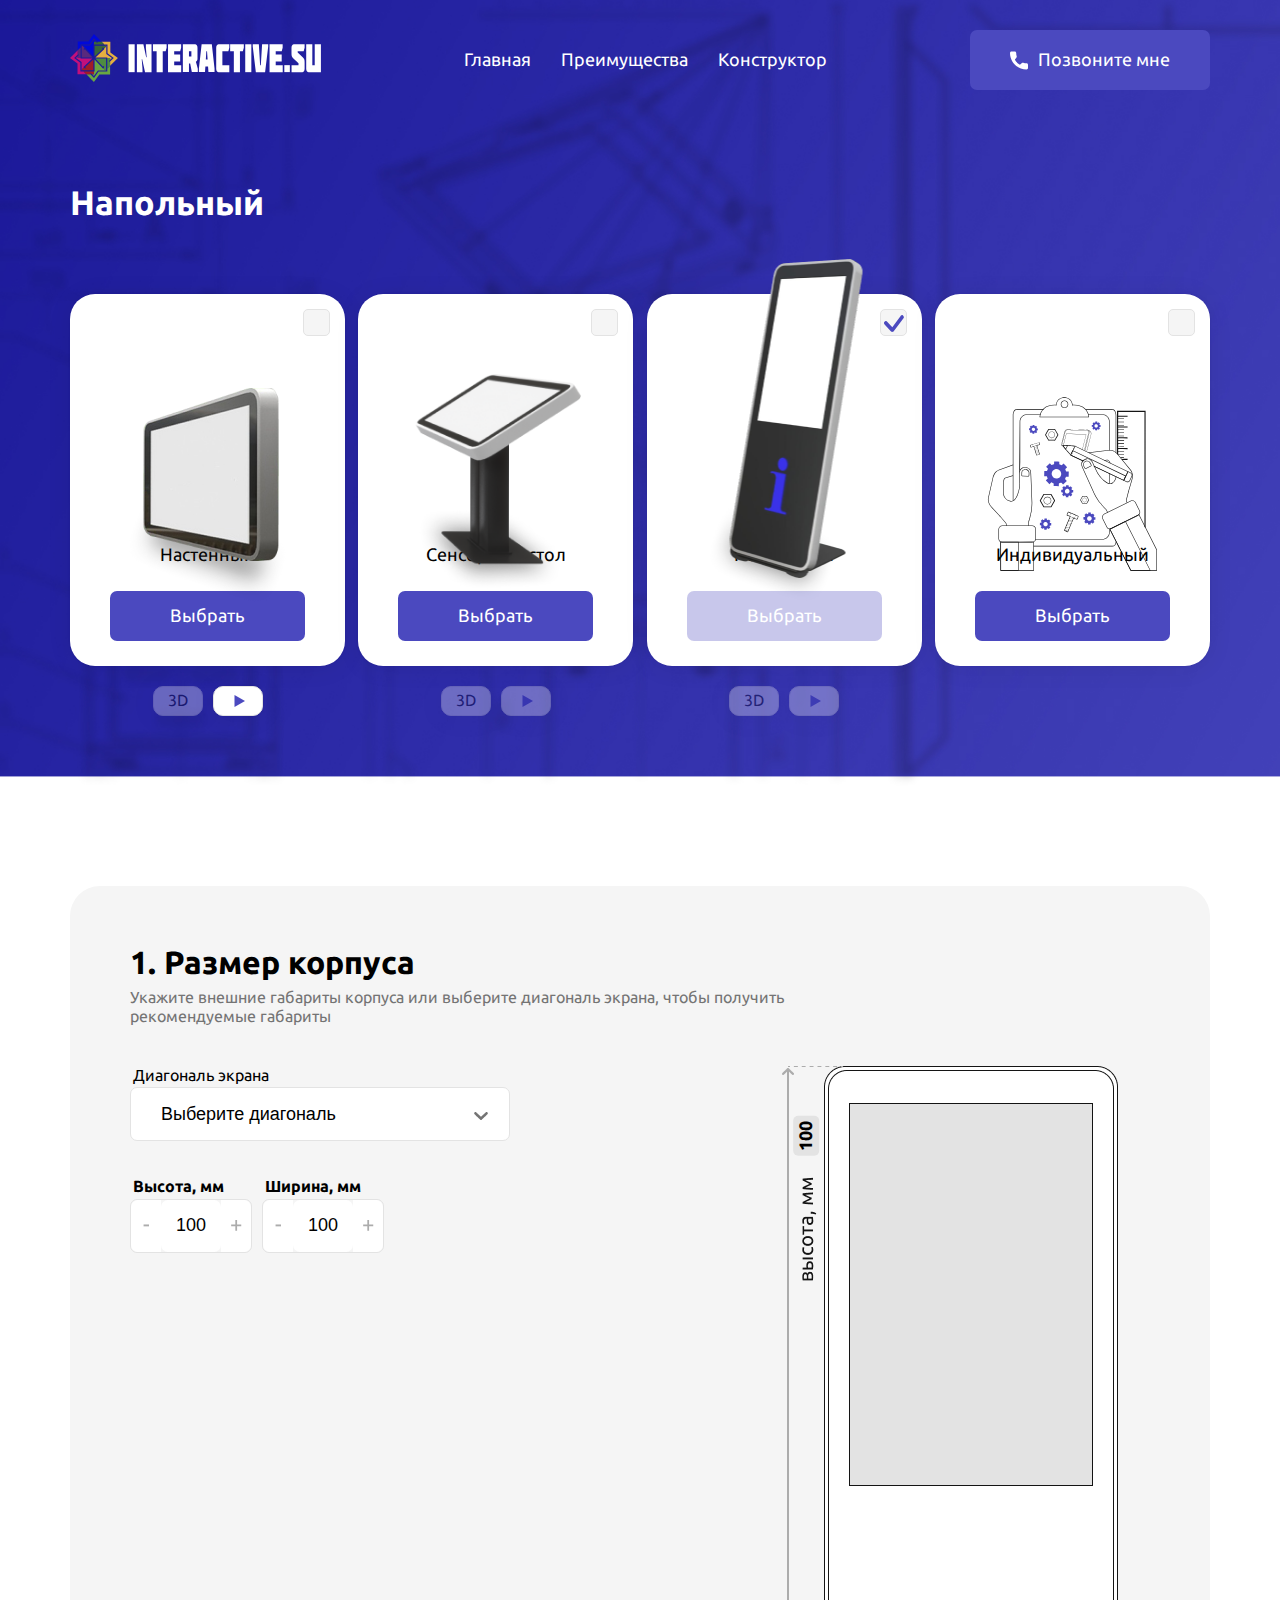
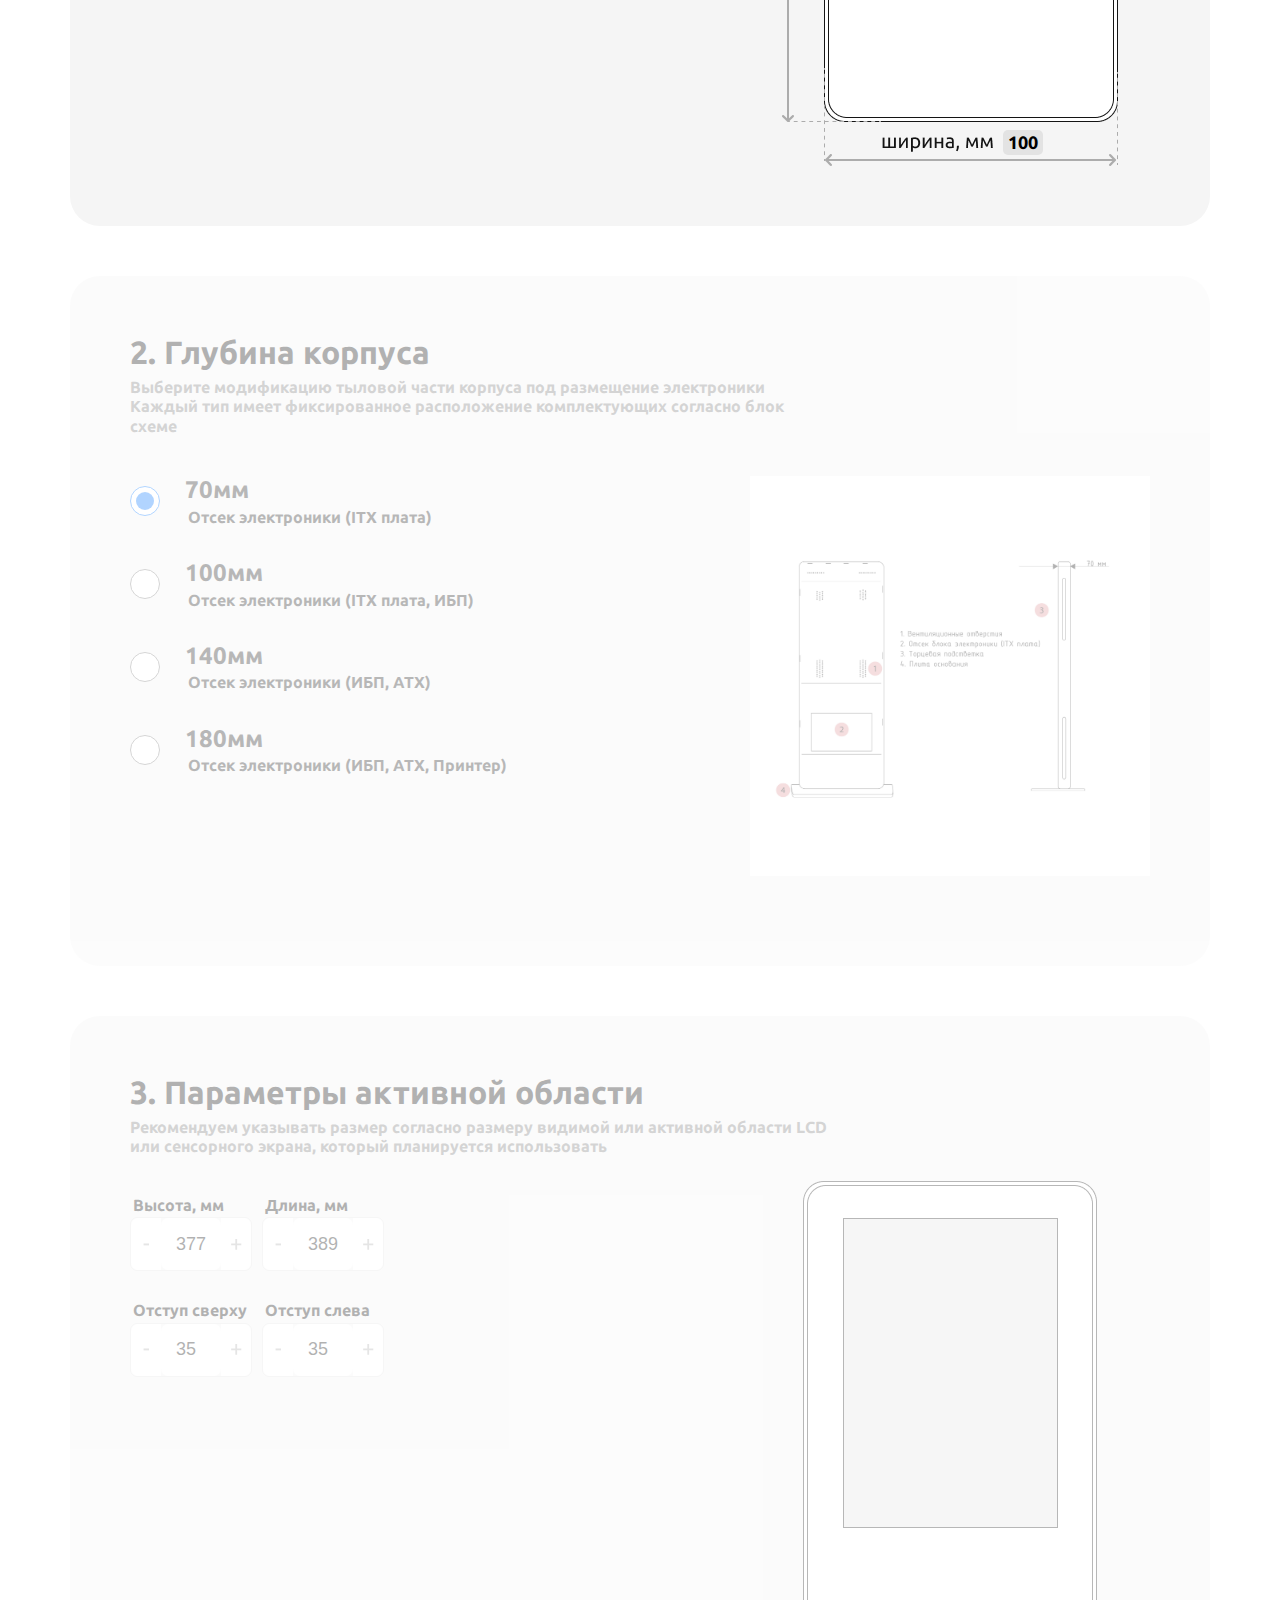
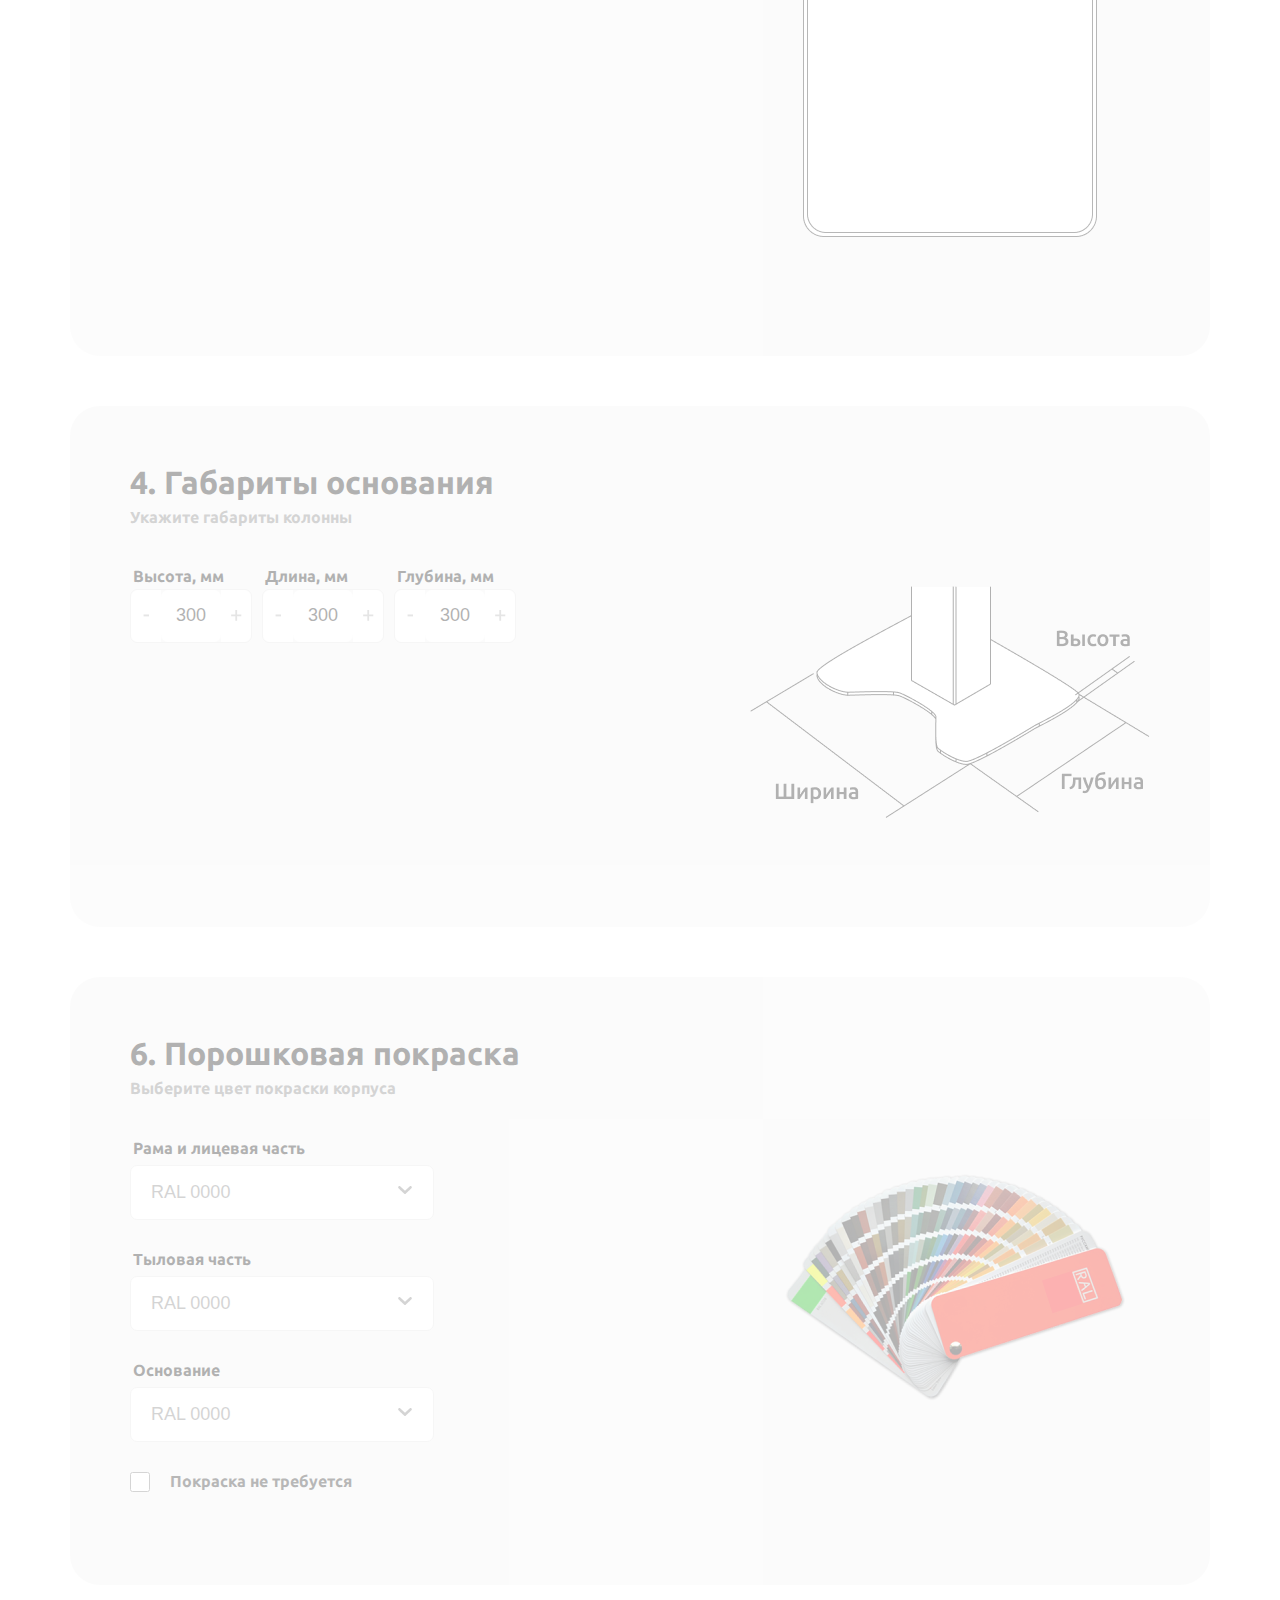
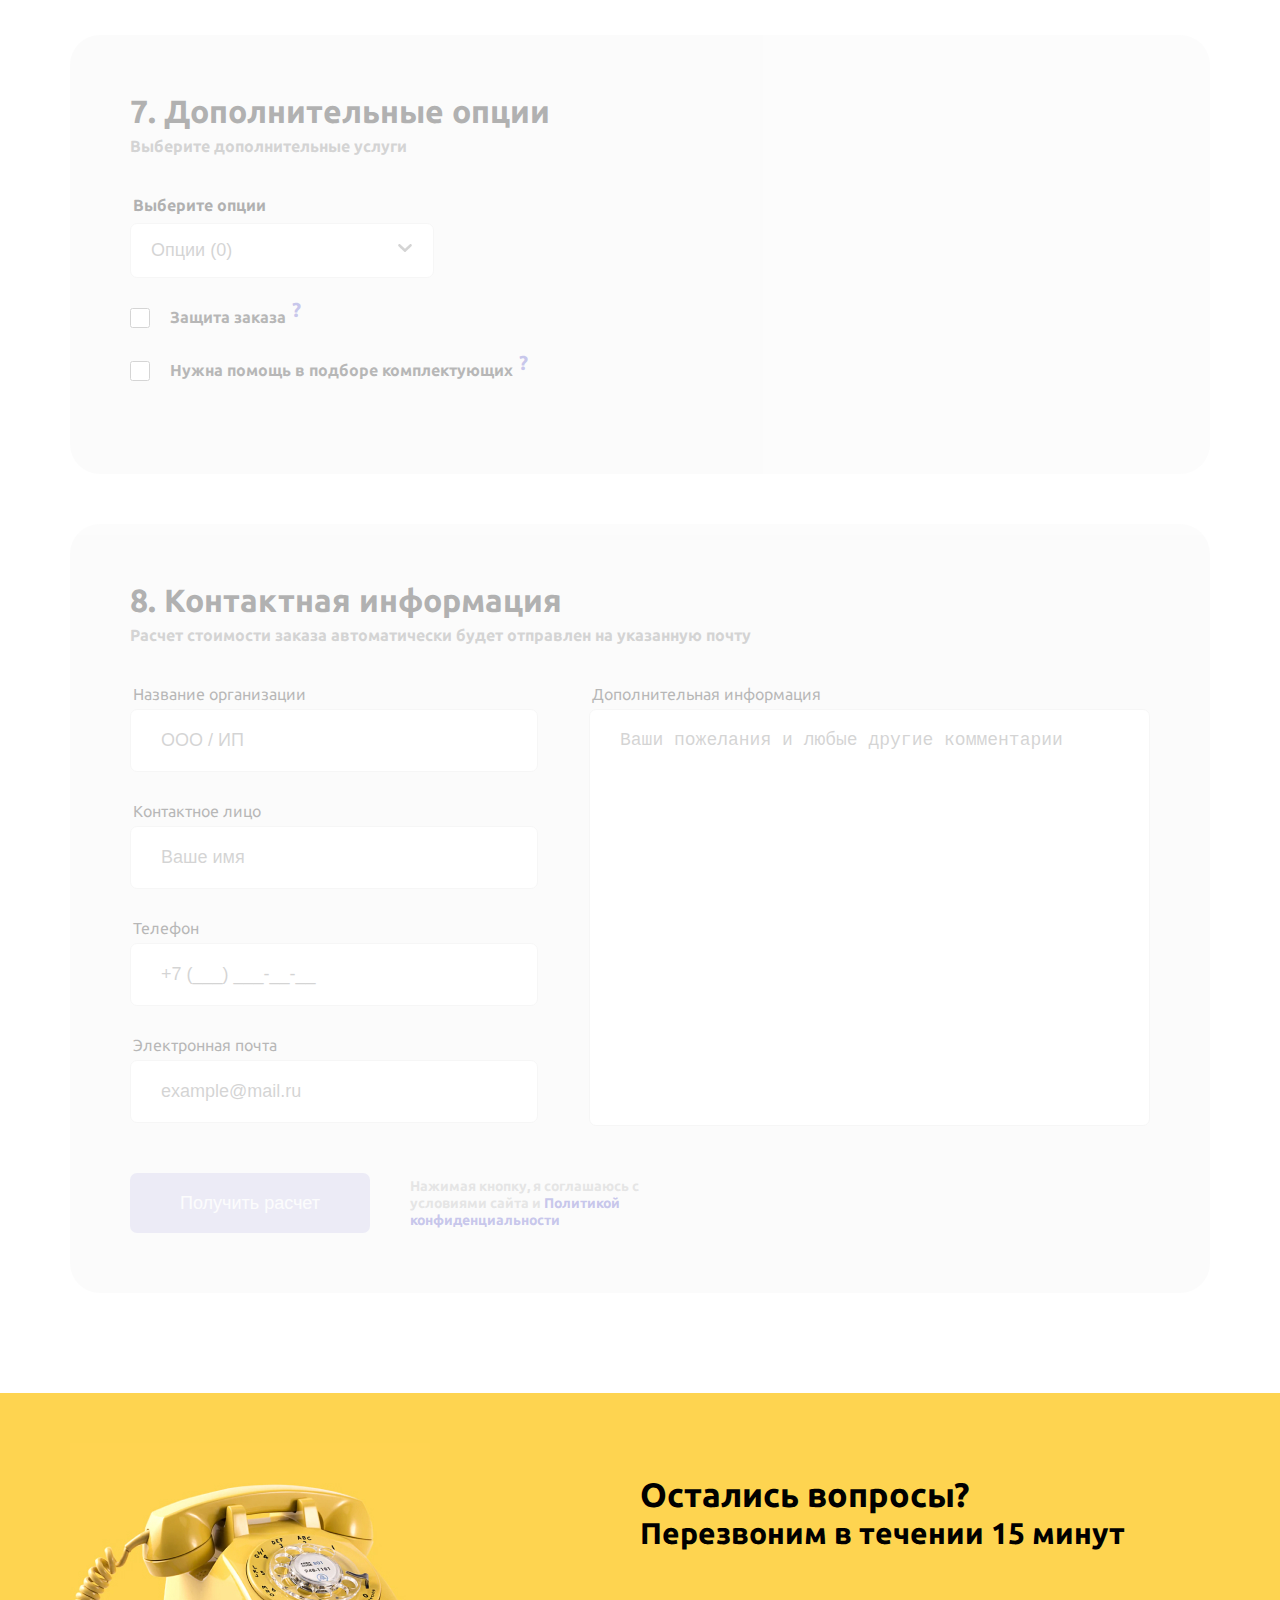
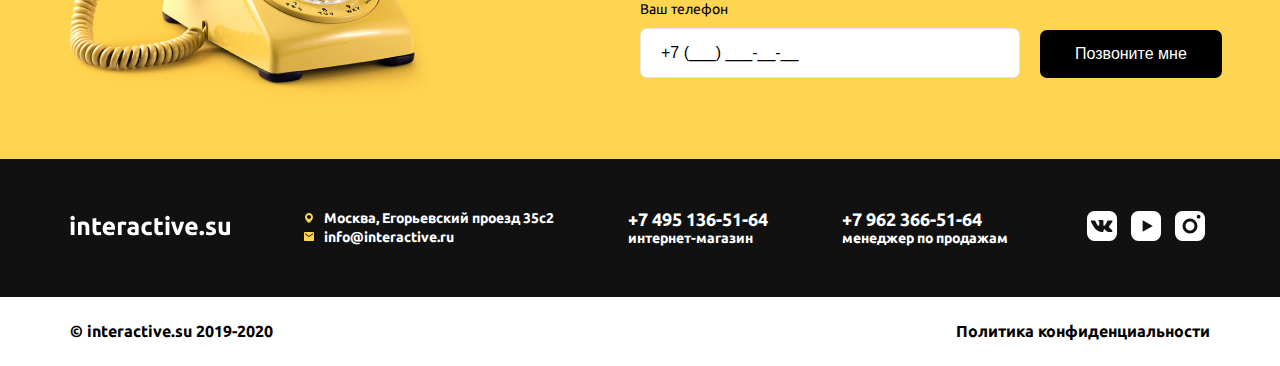
==== commit 352c4f00: "1" ====
--- a/floor-mounted.html
+++ b/floor-mounted.html
@@ -45,33 +45,62 @@
       </h2>
       
       <div class="constructor-wrap">
-        <a href="https://amoral1s.github.io/new-korpus.interactive.su/wall-mounted.html" class="constructor-wrap-item " data-src="/wall-mounted">
+        <div class="constructor-wrap-item" data-src="https://amoral1s.github.io/new-korpus.interactive.su/wall-mounted.html">
           <img src="img/assets/1.png" alt="Настенный">
           <h3>Настенный</h3>
+          <a href="https://amoral1s.github.io/new-korpus.interactive.su/wall-mounted.html" class="button alt constructor-wrap-link">
+            Выбрать 
+          </a>
           <div class="assets">
+            <div class="assets-d disabled">
+              3D
+            </div>
+            <div class="assets-d wall-video" data-src="http://korpus.interactive.su/wp-content/themes/calc/img/1.mp4">
+              <img src="img/icons/play-blue.svg" alt="play">
+            </div>
+          </div>
+        </div>
+        <!-- /.constructor-wrap-item -->
+        <div class="constructor-wrap-item" data-src="https://amoral1s.github.io/new-korpus.interactive.su/touch-screen.html">
+          <img src="img/assets/2.png" alt="Сенсорный стол">
+          <h3>Сенсорный стол</h3>
+          <a href="https://amoral1s.github.io/new-korpus.interactive.su/touch-screen.html" class="button alt constructor-wrap-link">
+            Выбрать 
+          </a>
+          <div class="assets disabled">
             <div class="assets-d">
               3D
             </div>
+            <div class="assets-d wall-video" data-src="img/1.mp4">
+              <img src="img/icons/play-blue.svg" alt="play">
+            </div>
+          </div>
+        </div>
+        <!-- /.constructor-wrap-item -->
+        <div class="constructor-wrap-item  constructor-wrap-item-active" data-src="https://amoral1s.github.io/new-korpus.interactive.su/floor-mounted.html">
+          <img src="img/assets/3.png" alt="Напольный">
+          <h3>Напольный</h3>
+          <a href="https://amoral1s.github.io/new-korpus.interactive.su/floor-mounted.html" class="button alt constructor-wrap-link disabled">
+            Выбрать 
+          </a>
+          <div class="assets disabled">
+            <div class="assets-d">
+              3D
+            </div>
             <div class="assets-d wall-video" data-src="http://korpus.interactive.su/wp-content/themes/calc/img/1.mp4">
               <img src="img/icons/play-blue.svg" alt="play">
             </div>
           </div>
-        </a>
+        </div>
         <!-- /.constructor-wrap-item -->
-        <a href="https://amoral1s.github.io/new-korpus.interactive.su/touch-screen.html" class="constructor-wrap-item" data-src="/touch-screen">
-          <img src="img/assets/2.png" alt="Сенсорный стол">
-          <h3>Сенсорный стол</h3>
-        </a>
-        <!-- /.constructor-wrap-item -->
-        <a href="https://amoral1s.github.io/new-korpus.interactive.su/floor-mounted.html" class="constructor-wrap-item constructor-wrap-item-active" data-src="/floor-mounted">
-          <img src="img/assets/3.png" alt="Напольный">
-          <h3>Напольный</h3>
-        </a>
-        <!-- /.constructor-wrap-item -->
-        <a href="https://amoral1s.github.io/new-korpus.interactive.su/tz.html"  class="constructor-wrap-item" data-src="/individual ">
+        <div class="constructor-wrap-item" data-src="https://amoral1s.github.io/new-korpus.interactive.su/tz.html">
           <img src="img/assets/4.svg" alt="Индивидуальный">
           <h3>Индивидуальный</h3>
-        </a>
+          <a href="https://amoral1s.github.io/new-korpus.interactive.su/tz.html" class="button alt constructor-wrap-link">
+            Выбрать 
+          </a>
+          
+        </div>
         <!-- /.constructor-wrap-item -->
        
       </div>
@@ -96,12 +125,13 @@
               <div for="all-height" class="select">
                 <select name="" id="all-height">
                   <option value="0" selected disabled><b>Выберите диагональ</option>
-                  <option value="1"><b>32"</b> 1790х512</option>
-                  <option value="2"><b>43"</b> 1790х665</option>
-                  <option value="3"><b>50"</b> 1850х750</option>
-                  <option value="4"><b>55"</b> 1850х820</option>
-                  <option value="5"><b>65"</b> 2000х910</option>
-                  <option value="6"><b></b> Другая</option>
+                  <option value="1"><b>27"</b> 1790х512</option>
+                  <option value="2"><b>32"</b> 1790х512</option>
+                  <option value="3"><b>43"</b> 1790х665</option>
+                  <option value="4"><b>50"</b> 1850х750</option>
+                  <option value="5"><b>55"</b> 1850х820</option>
+                  <option value="6"><b>65"</b> 2000х910</option>
+                  <option value="7"><b></b> Другая</option>
                 </select>
               </div>
             </div>
@@ -151,41 +181,41 @@
       <div class="calc-wrap">
         <div class="calc-wrap-left">
           <div class="calc-row">
-            <input name="type" data-src="img/calc/type-floor/1.png" value="70" id="type-one" type="radio" checked>
+            <input name="type" data-src="img/calc/type-floor/1.jpg" value="70" id="type-one" type="radio" checked>
             <label for="type-one">
               <b>70мм</b>
               <p>
-                Прямая тыловая часть
+                Отсек электроники (ITX плата)
               </p>
             </label>
           </div>
           <!-- /.calc-row -->
           <div class="calc-row">
-            <input name="type" data-src="img/calc/type-floor/1.png" value="100"  id="type-two" type="radio">
+            <input name="type" data-src="img/calc/type-floor/2.jpg" value="100"  id="type-two" type="radio">
             <label for="type-two">
               <b>100мм</b>
               <p>
-                ATX 12v
+                Отсек электроники (ITX плата, ИБП)
               </p>
             </label>
           </div>
           <!-- /.calc-row -->
           <div class="calc-row">
-            <input name="type" data-src="img/calc/type-floor/1.png" value="140"  id="type-three" type="radio">
+            <input name="type" data-src="img/calc/type-floor/3.jpg" value="140"  id="type-three" type="radio">
             <label for="type-three">
               <b>140мм</b>
               <p>
-                Под ИБП
+                Отсек электроники (ИБП, АТХ)
               </p>
             </label>
           </div>
           <!-- /.calc-row -->
           <div class="calc-row">
-            <input name="type" data-src="img/calc/type-floor/1.png" value="180"  id="type-three" type="radio">
+            <input name="type" data-src="img/calc/type-floor/4.jpg" value="180"  id="type-three" type="radio">
             <label for="type-three">
               <b>180мм</b>
               <p>
-                Под термопринтер
+                Отсек электроники (ИБП, АТХ, Принтер)
               </p>
             </label>
           </div>
@@ -194,12 +224,13 @@
         <!-- /.calc-wrap-left --> 
         <div class="calc-wrap-right floor-type">
           <div class="calc-row">
-            <img class="type-img" src="img/calc/type-floor/1.png" alt="Глубина корпуса">
+            <img class="type-img" src="img/calc/type-floor/1.jpg" alt="Глубина корпуса">
             <div class="floor-hover">
               <p>1. Вентиляционные отверстия</p>
               <p>2. Отсек блока электроники (ITX плата)</p>
               <p>3. Торцевая подсветка</p>
-              <p>4. Плита основания</p>
+              <p>4. Отсек под ИБП</p>
+              <p>5. Плита основания</p>
             </div>
           </div>
         </div>
@@ -387,7 +418,7 @@
             <input id="secur-no"  type="checkbox">
             <label for="secur-no">Защита заказа</label>
             <div class="toggle-q">?<b class="q-text">
-              Мы гарантируем что корпуса для вашего проекта не смогут приобрести другие.
+              Мы гарантируем что корпуса для вашего проекта не смогут приобрести другие заказчики.
             </b></div>
           </div>
           <!-- /.calc-row -->
@@ -396,7 +427,7 @@
             <input id="compl-no"  type="checkbox">
             <label for="compl-no">Нужна помощь в подборе комплектующих</label>
             <div class="toggle-q">?<b class="q-text">
-              Менеджер поможет вам выбрать комплектующие для вашего корпуса.
+              Менеджер поможет вам подобрать комплектующие для вашего корпуса.
             </b></div>
         
           </div>
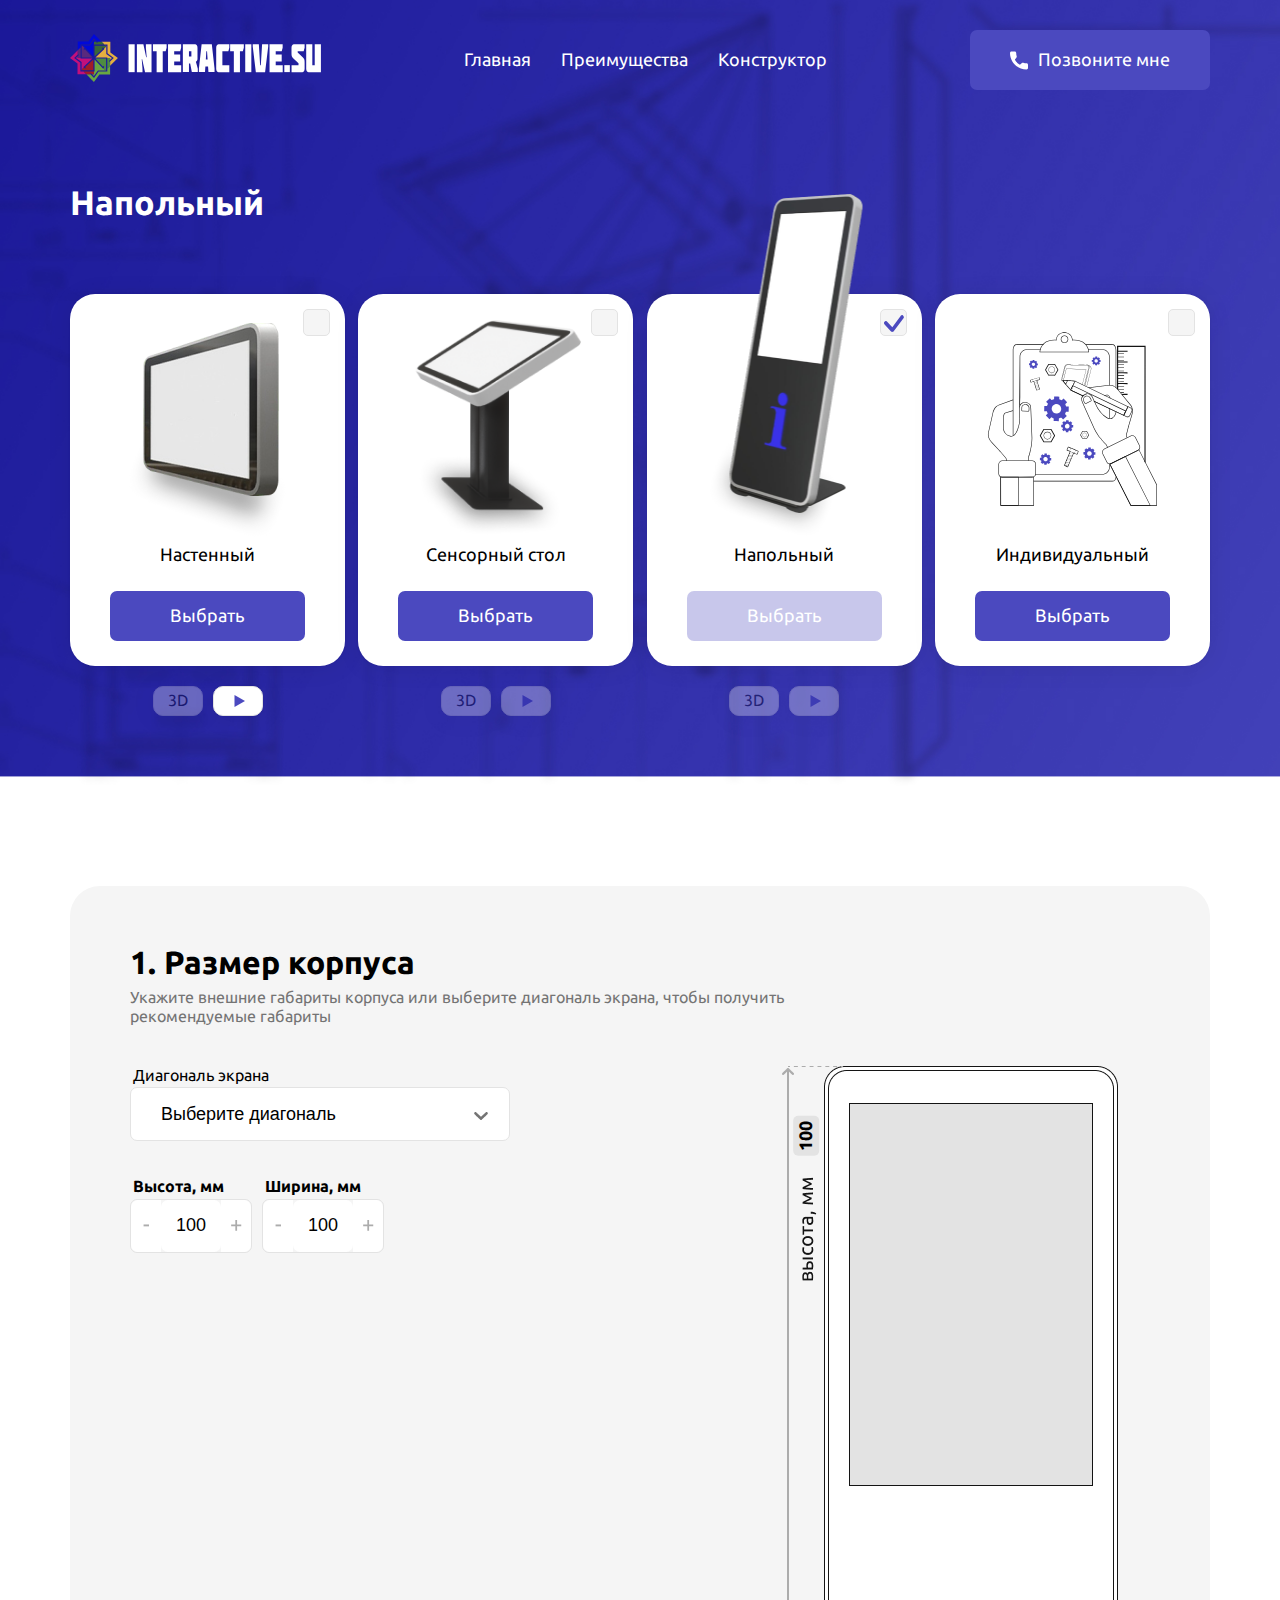
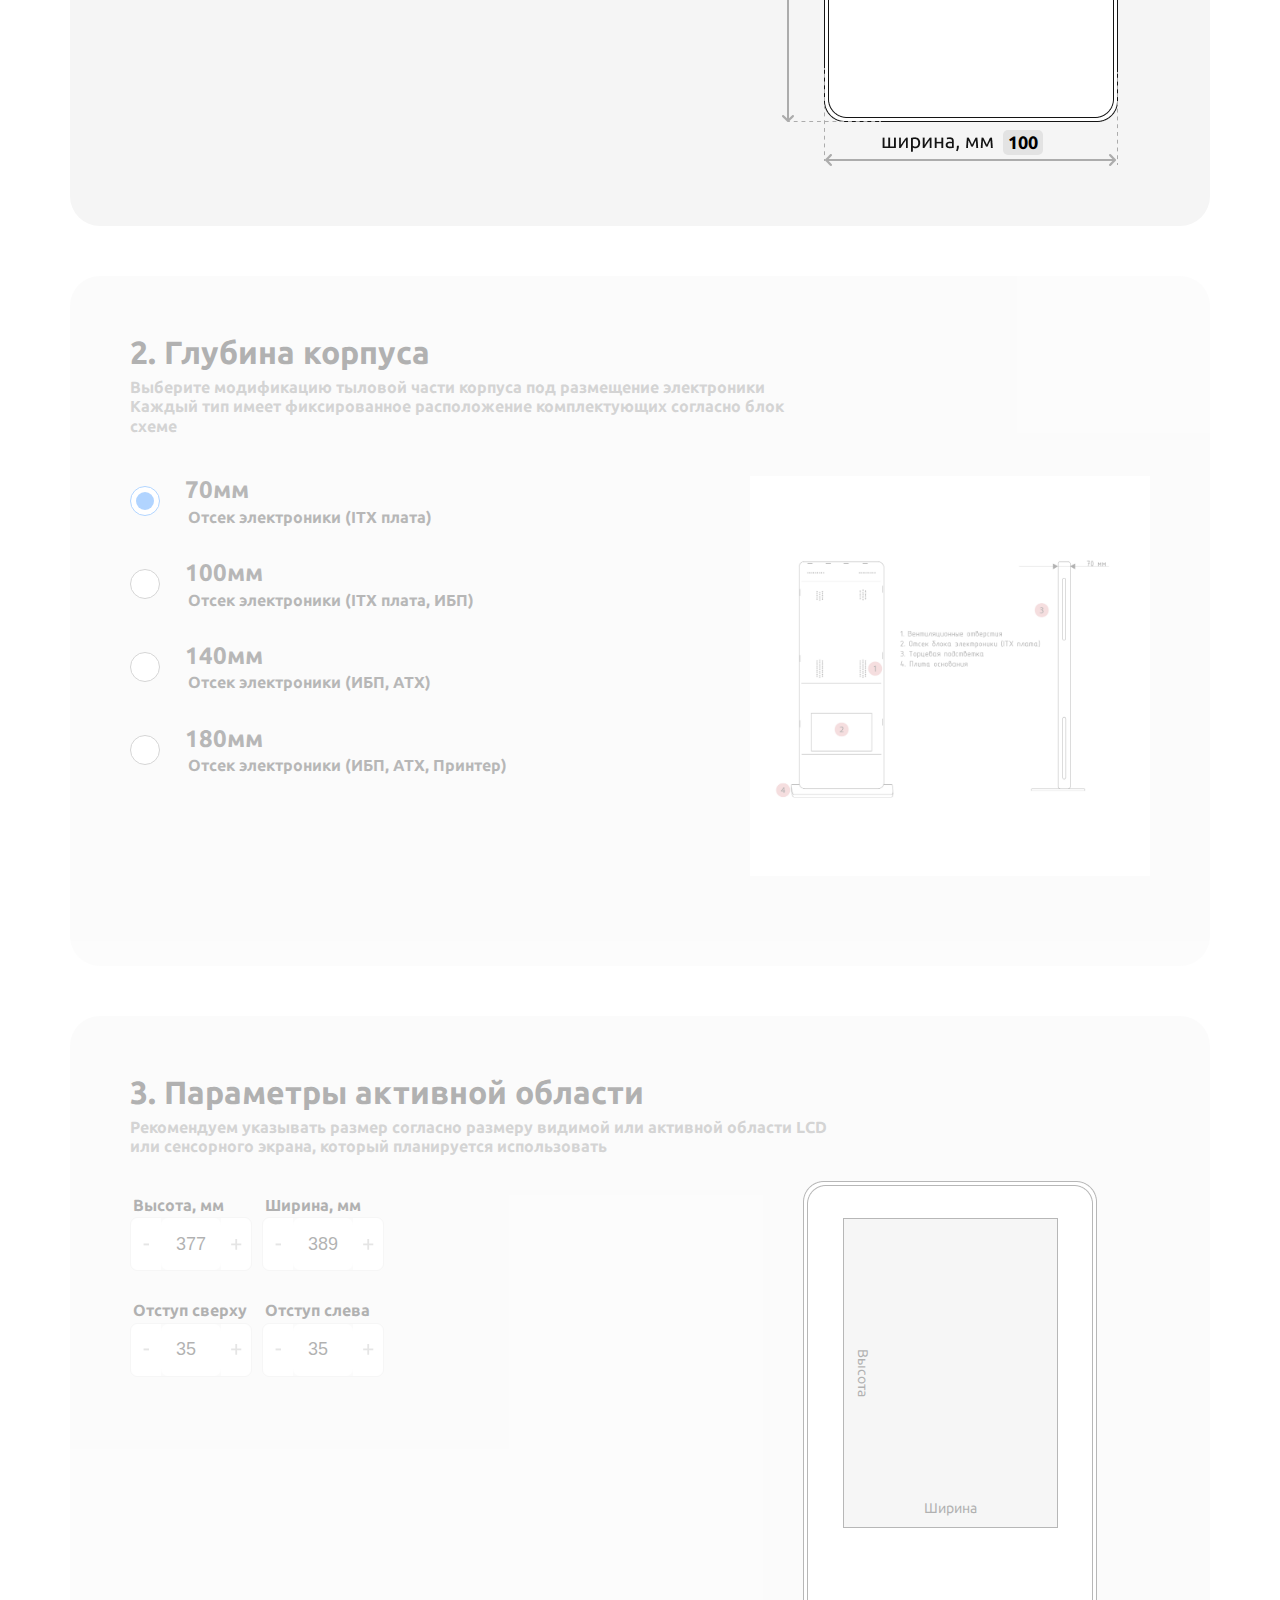
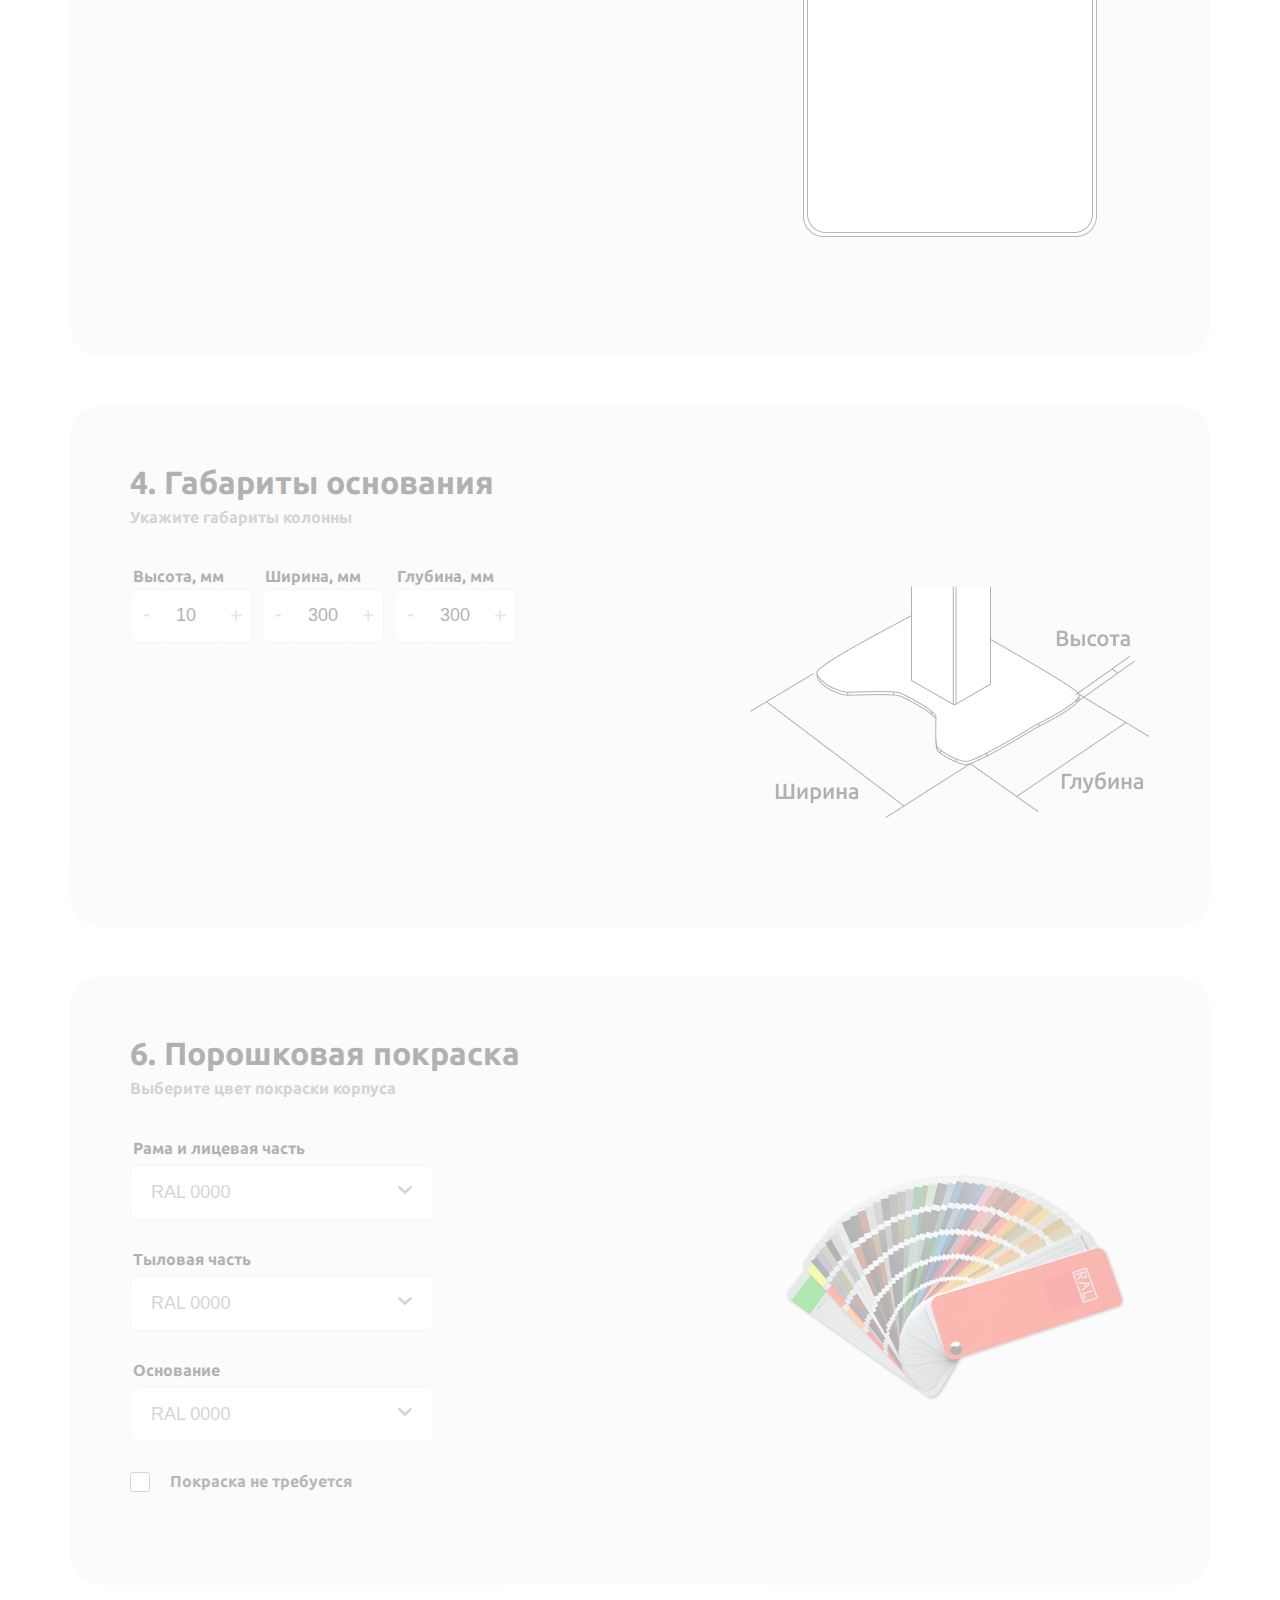
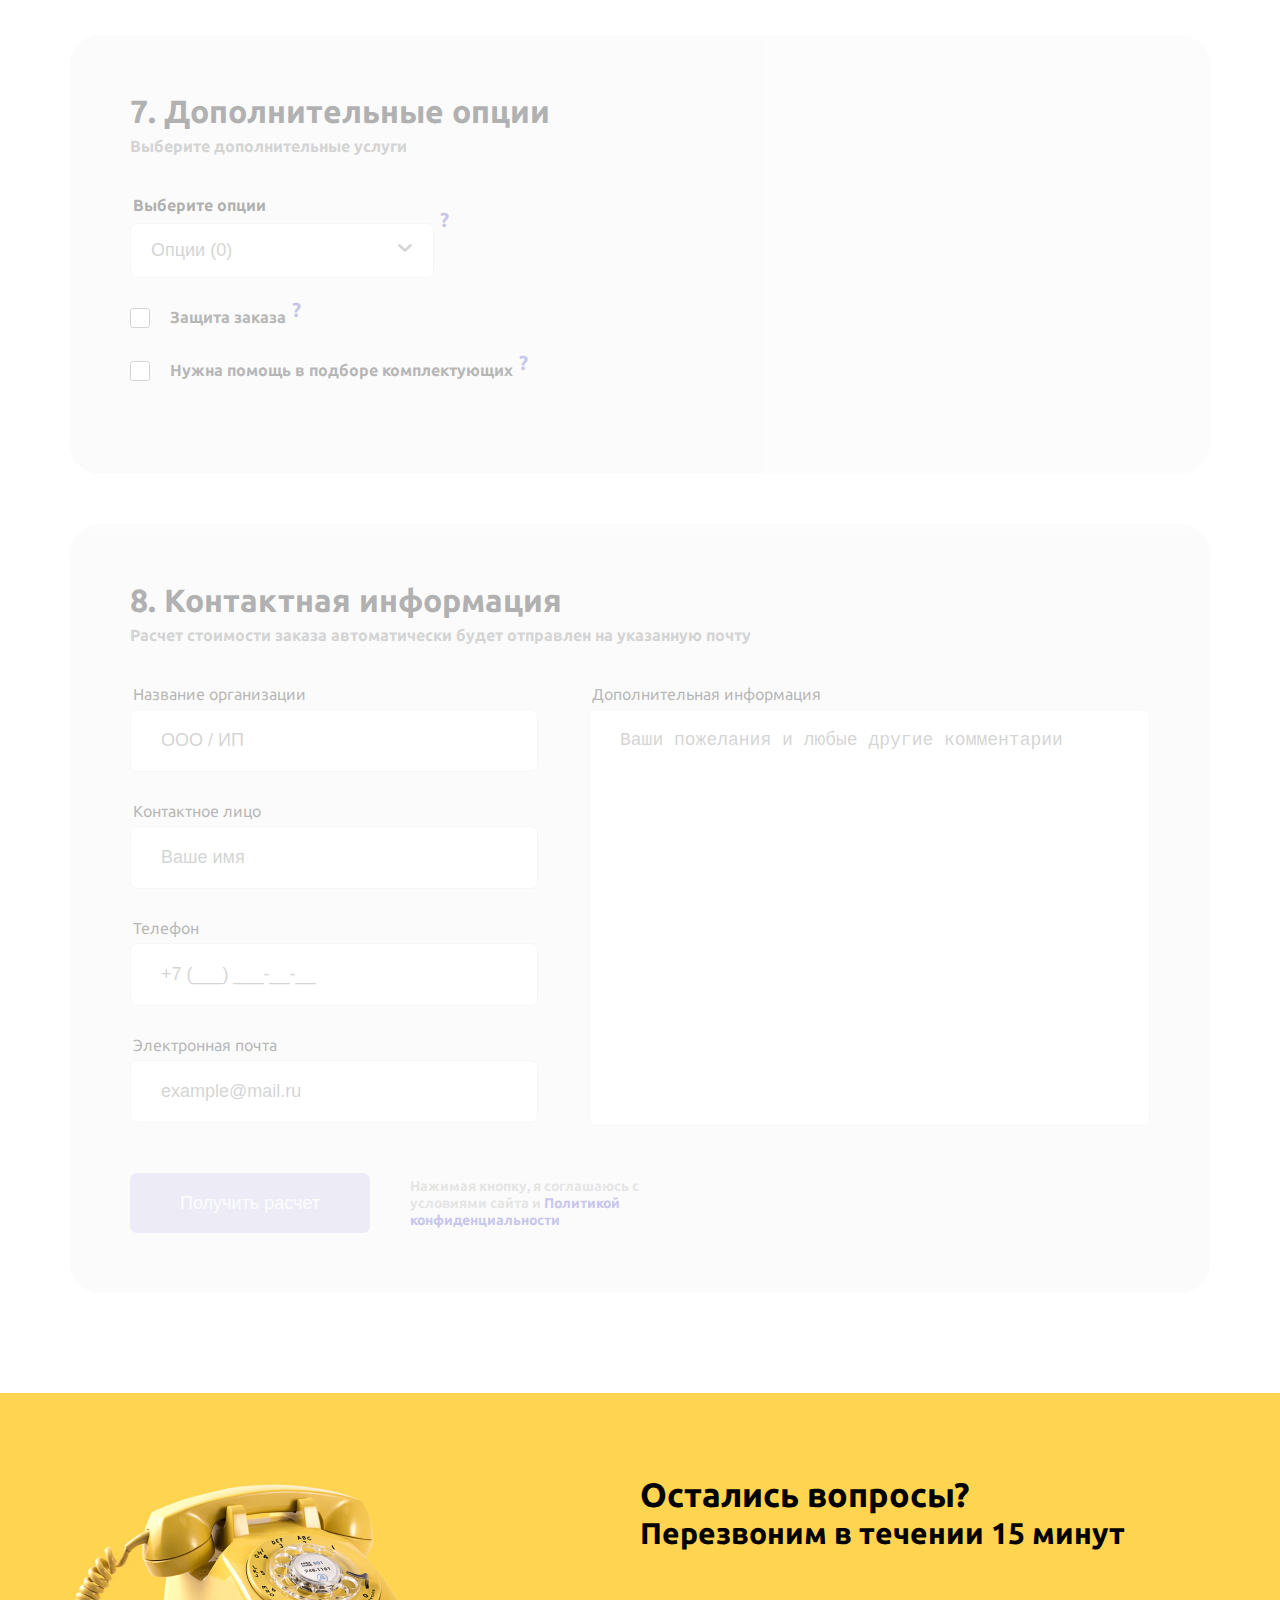
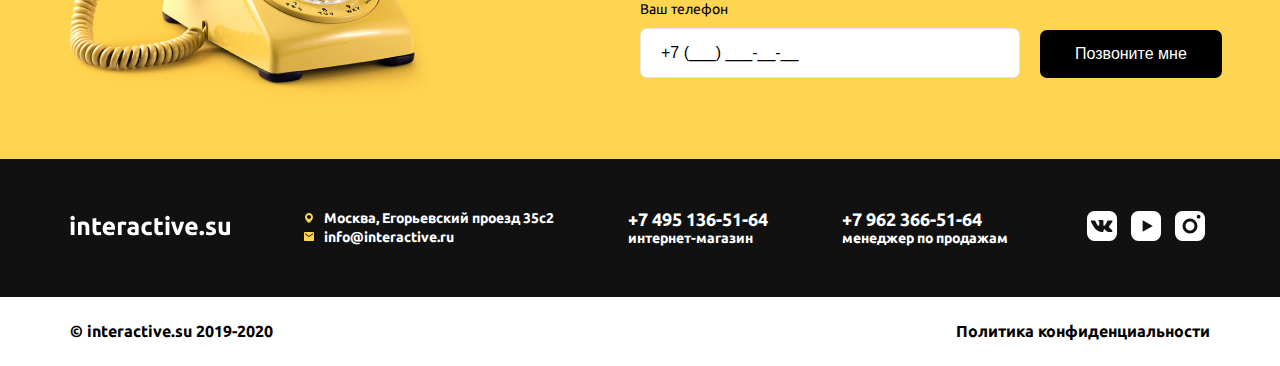
==== commit f5b747fb: "1" ====
--- a/floor-mounted.html
+++ b/floor-mounted.html
@@ -125,12 +125,12 @@
               <div for="all-height" class="select">
                 <select name="" id="all-height">
                   <option value="0" selected disabled><b>Выберите диагональ</option>
-                  <option value="1"><b>27"</b> 1790х512</option>
-                  <option value="2"><b>32"</b> 1790х512</option>
-                  <option value="3"><b>43"</b> 1790х665</option>
-                  <option value="4"><b>50"</b> 1850х750</option>
-                  <option value="5"><b>55"</b> 1850х820</option>
-                  <option value="6"><b>65"</b> 2000х910</option>
+                  <option value="1"><b>27"</b> (1790х512 мм)</option>
+                  <option value="2"><b>32"</b> (1790х512 мм)</option>
+                  <option value="3"><b>43"</b> (1790х665 мм)</option>
+                  <option value="4"><b>50"</b> (1850х750 мм)</option>
+                  <option value="5"><b>55"</b> (1850х820 мм)</option>
+                  <option value="6"><b>65"</b> (2000х910 мм)</option>
                   <option value="7"><b></b> Другая</option>
                 </select>
               </div>
@@ -211,8 +211,8 @@
           </div>
           <!-- /.calc-row -->
           <div class="calc-row">
-            <input name="type" data-src="img/calc/type-floor/4.jpg" value="180"  id="type-three" type="radio">
-            <label for="type-three">
+            <input name="type" data-src="img/calc/type-floor/4.jpg" value="180"  id="type-four" type="radio">
+            <label for="type-four">
               <b>180мм</b>
               <p>
                 Отсек электроники (ИБП, АТХ, Принтер)
@@ -259,7 +259,7 @@
               </div>
             </div>
             <div class="calc-row-column">
-              <p>Длина, мм</p>
+              <p>Ширина, мм</p>
               <div class="calc-row-numbers__input">
                 <div class="minus"></div>
                 <input type="number" id="act-width" min="100" value="389">
@@ -314,12 +314,12 @@
               <p>Высота, мм</p>
               <div class="calc-row-numbers__input">
                 <div class="minus"></div>
-                <input type="number" id="osn-height" min="100" value="300">
+                <input type="number" id="osn-height" min="3" max="10" value="10">
                 <div class="plus"></div>
               </div>
             </div>
             <div class="calc-row-column">
-              <p>Длина, мм</p>
+              <p>Ширина, мм</p>
               <div class="calc-row-numbers__input">
                 <div class="minus"></div>
                 <input type="number" id="osn-width" min="100" value="300">
@@ -361,7 +361,7 @@
           <p>Рама и лицевая часть</p>
           <div class="calc-row">
             <div class="ral ral-top select">
-              <input type="text" id="ral-top" placeholder="RAL 0000">
+              <input type="text" id="ral-top" placeholder="RAL 0000" autocomplete="off"  readonly onfocus="this.removeAttribute('readonly')">
             </div>
           </div>
           <!-- /.calc-row -->
@@ -369,7 +369,7 @@
 
           <div class="calc-row">
             <div class="ral ral-bot select">
-              <input type="text" id="ral-bot" placeholder="RAL 0000">
+              <input type="text" id="ral-bot" placeholder="RAL 0000" autocomplete="off"  readonly onfocus="this.removeAttribute('readonly')">
             </div>
           </div>
           <!-- /.calc-row -->
@@ -377,7 +377,7 @@
 
           <div class="calc-row">
             <div class="ral ral-bot select">
-              <input type="text" id="ral-floor" placeholder="RAL 0000">
+              <input type="text" id="ral-floor" placeholder="RAL 0000" autocomplete="off"  readonly onfocus="this.removeAttribute('readonly')">
             </div>
           </div>
           <!-- /.calc-row -->
@@ -408,7 +408,10 @@
             <p>Выберите опции</p>
             <div class="calc-row" style="width: 100%">
               <div class="ral ral-top select" style="width: 100%; max-width: 360px">
-                <input type="text" id="options" placeholder="Опции (0)">
+                <div class="toggle-q">?<b class="q-text">
+                  Выберите тип оборудования, под которое необходимо подготовить вырезы, отверстия и крепления на корпусе. Если вы будете использовать свои комплектующие, необходимо предоставить чертёж с указанием всех размеров
+                </b></div>
+                <input type="text" id="options" placeholder="Опции (0)" autocomplete="off"  readonly onfocus="this.removeAttribute('readonly')">
               </div>
             </div>
           </div>
@@ -485,12 +488,12 @@
         <div class="calc-popup-wrap-item">
           <h3>Корпус</h3>
           <div class="result">
-            <p>Длина</p>
+            <p>Ширина</p>
             <b class="res-width">000</b>
           </div>
           <!-- /.result -->
           <div class="result">
-            <p>Ширина</p>
+            <p>Высота</p>
             <b class="res-height">000</b>
           </div>
           <!-- /.result -->
@@ -559,7 +562,7 @@
                     <option value="3">20-30 дней</option>
                     <option value="2">10-20 дней</option>
                     <option value="1">5-10 дней</option>
-                    <option value="3">Бронь</option>
+                    <option value="3">Не знаю сроков</option>
                   </select>
                 </div>
               </div>
@@ -593,7 +596,7 @@
         <div class="calc-popup-wrap-item">
           <h3>Активная область экрана</h3>
           <div class="result">
-            <p>Длина</p>
+            <p>Ширина</p>
             <b class="res-act-width">000</b>
           </div>
           <!-- /.result -->
--- a/style.css
+++ b/style.css
@@ -1694,10 +1694,6 @@
   right: 15px;
 }
 
-.constructor-page.constructor .constructor-wrap-item img {
-  bottom: 60px;
-}
-
 .constructor-page.constructor .constructor-wrap-item-active::before {
   position: absolute;
   content: '';
@@ -1713,8 +1709,57 @@
   z-index: 5;
 }
 
-.constructor-page.constructor .constructor-wrap-item:nth-child(4) img {
-  bottom: 95px;
+h3.gift {
+  position: relative;
+  padding-left: 50px;
+}
+
+h3.gift:after {
+  position: absolute;
+  content: '';
+  left: 0;
+  top: 50%;
+  transform: translateY(-50%);
+  height: 35px;
+  width: 35px;
+  background-image: url(img/icons/gift.svg);
+  background-repeat: no-repeat;
+  background-size: contain;
+  background-position: center;
+}
+
+.act-obl::after {
+  position: absolute;
+  content: 'Ширина';
+  font-size: 14px;
+  font-weight: 400;
+  bottom: 10px;
+  left: 50%;
+  transform: translateX(-50%);
+}
+
+.act-obl::before {
+  position: absolute;
+  content: 'Высота';
+  font-size: 14px;
+  font-weight: 400;
+  top: 50%;
+  left: -5px;
+  transform: translateY(-50%) rotate(90deg);
+}
+
+.about {
+  margin-top: -70px;
+}
+
+.about .title {
+  margin-bottom: 30px;
+}
+
+.about p {
+  margin-bottom: 20px;
+  font-size: 18px;
+  line-height: 38px;
 }
 
 @media (max-width: 1199px) {
@@ -2307,6 +2352,17 @@
     padding: 15px 15px 10px 20px;
     margin-bottom: 15px;
   }
+  .about {
+    margin-top: -110px;
+  }
+  .about p {
+    font-size: 14px;
+    line-height: 24px;
+    margin-bottom: 15px;
+  }
+  .about .title {
+    text-align: left;
+  }
 }
 
 @media (max-width: 440px) {
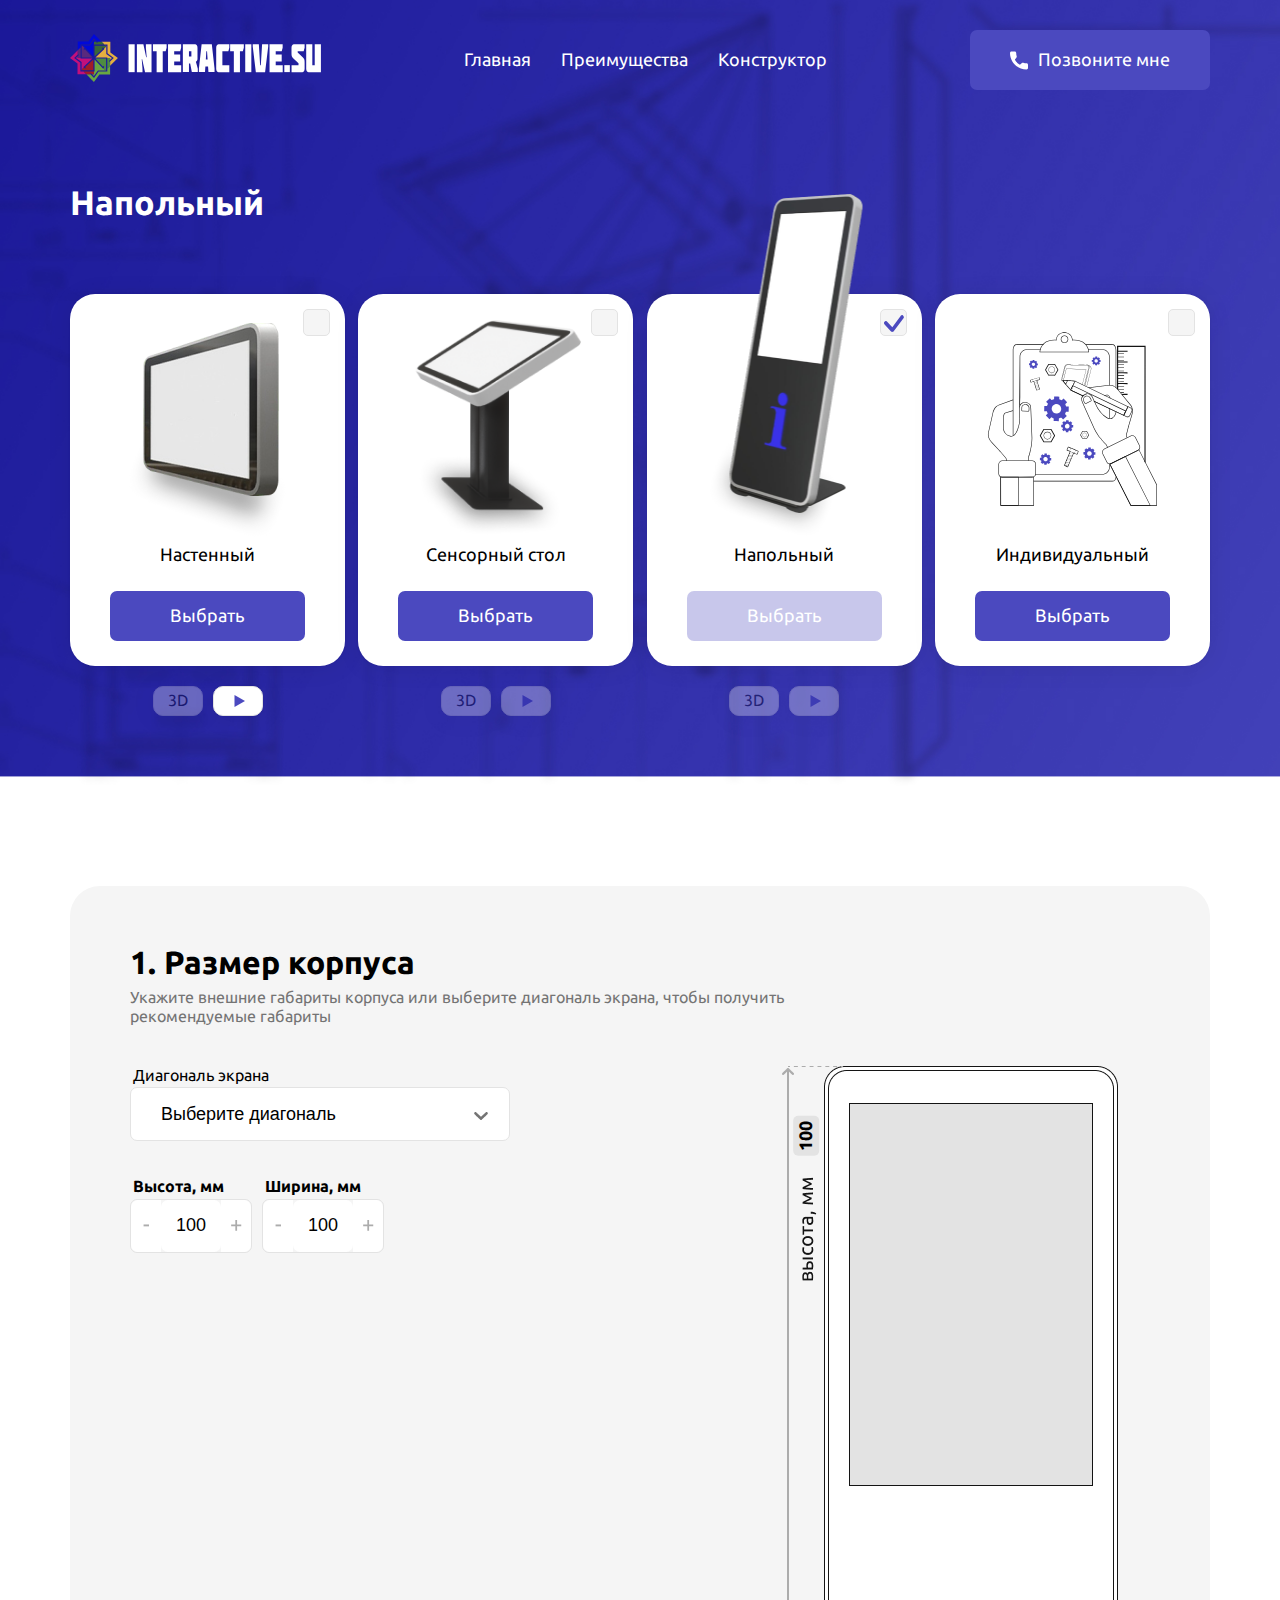
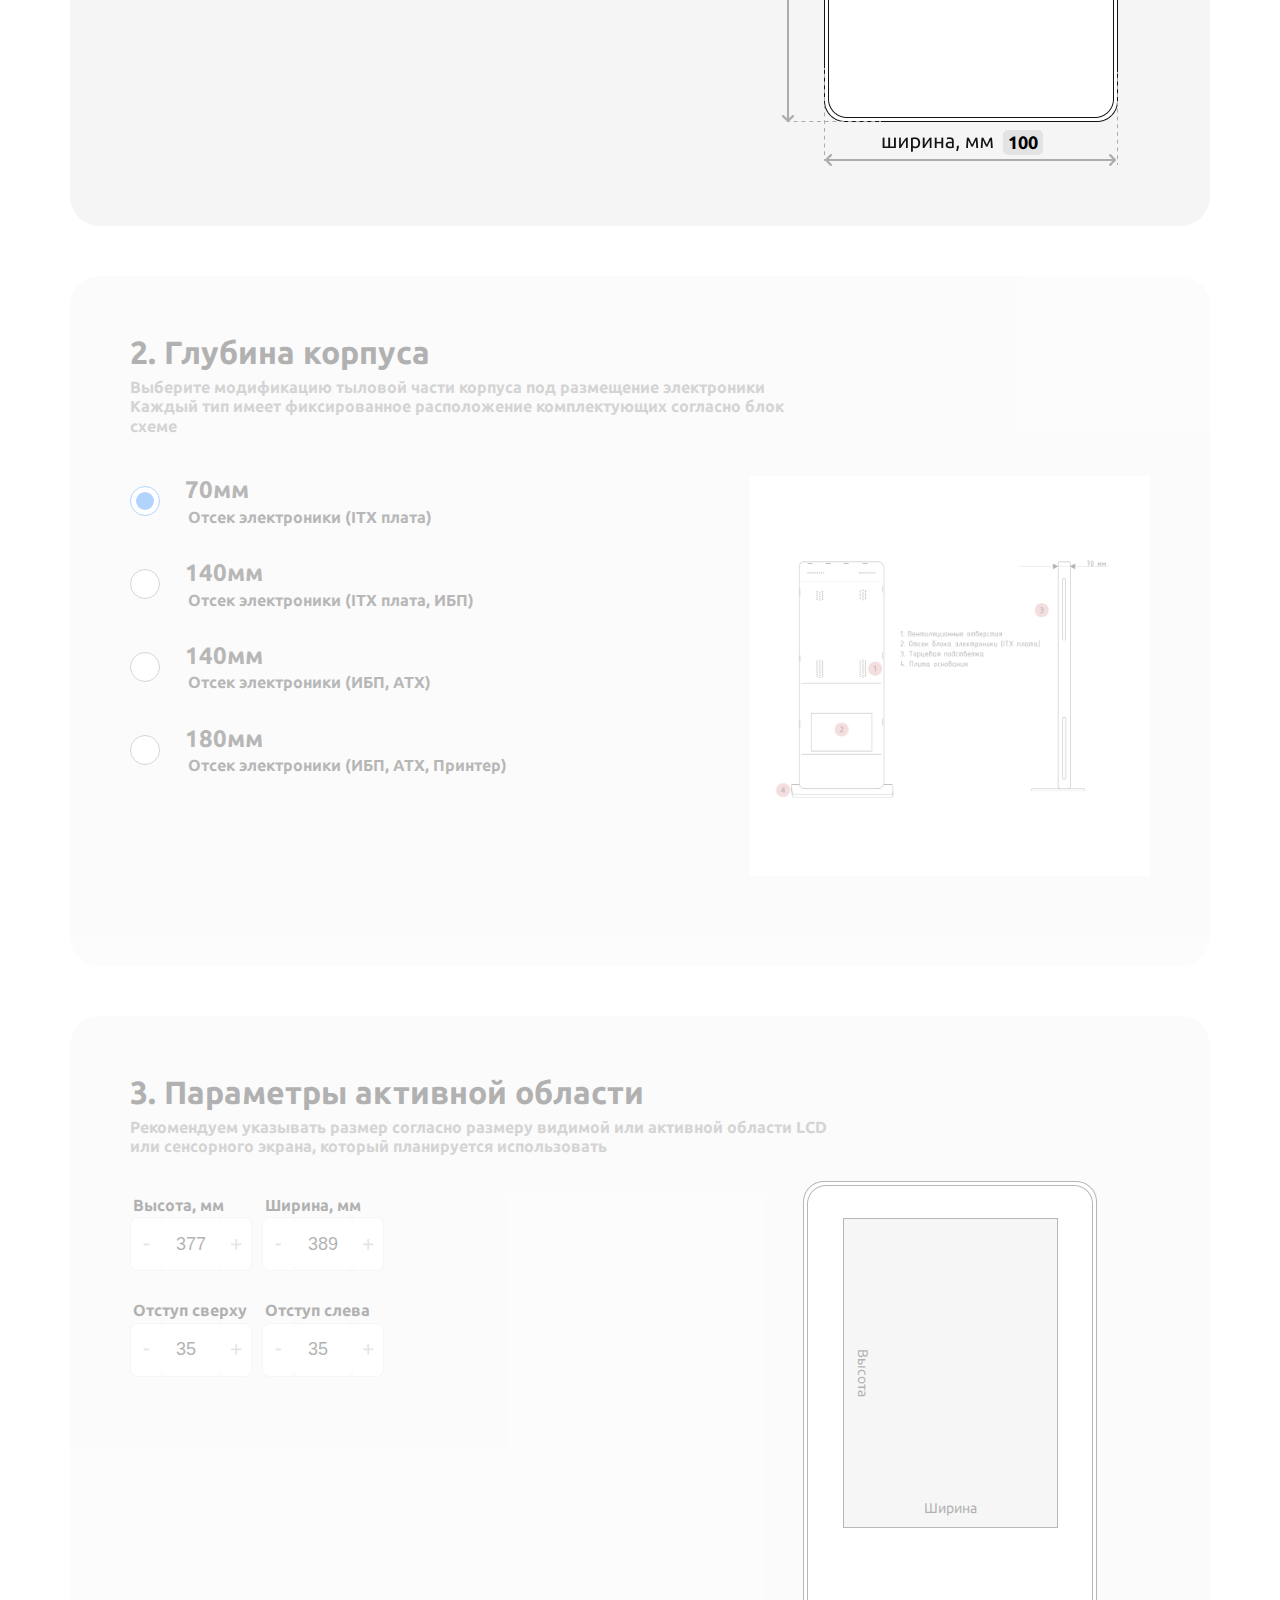
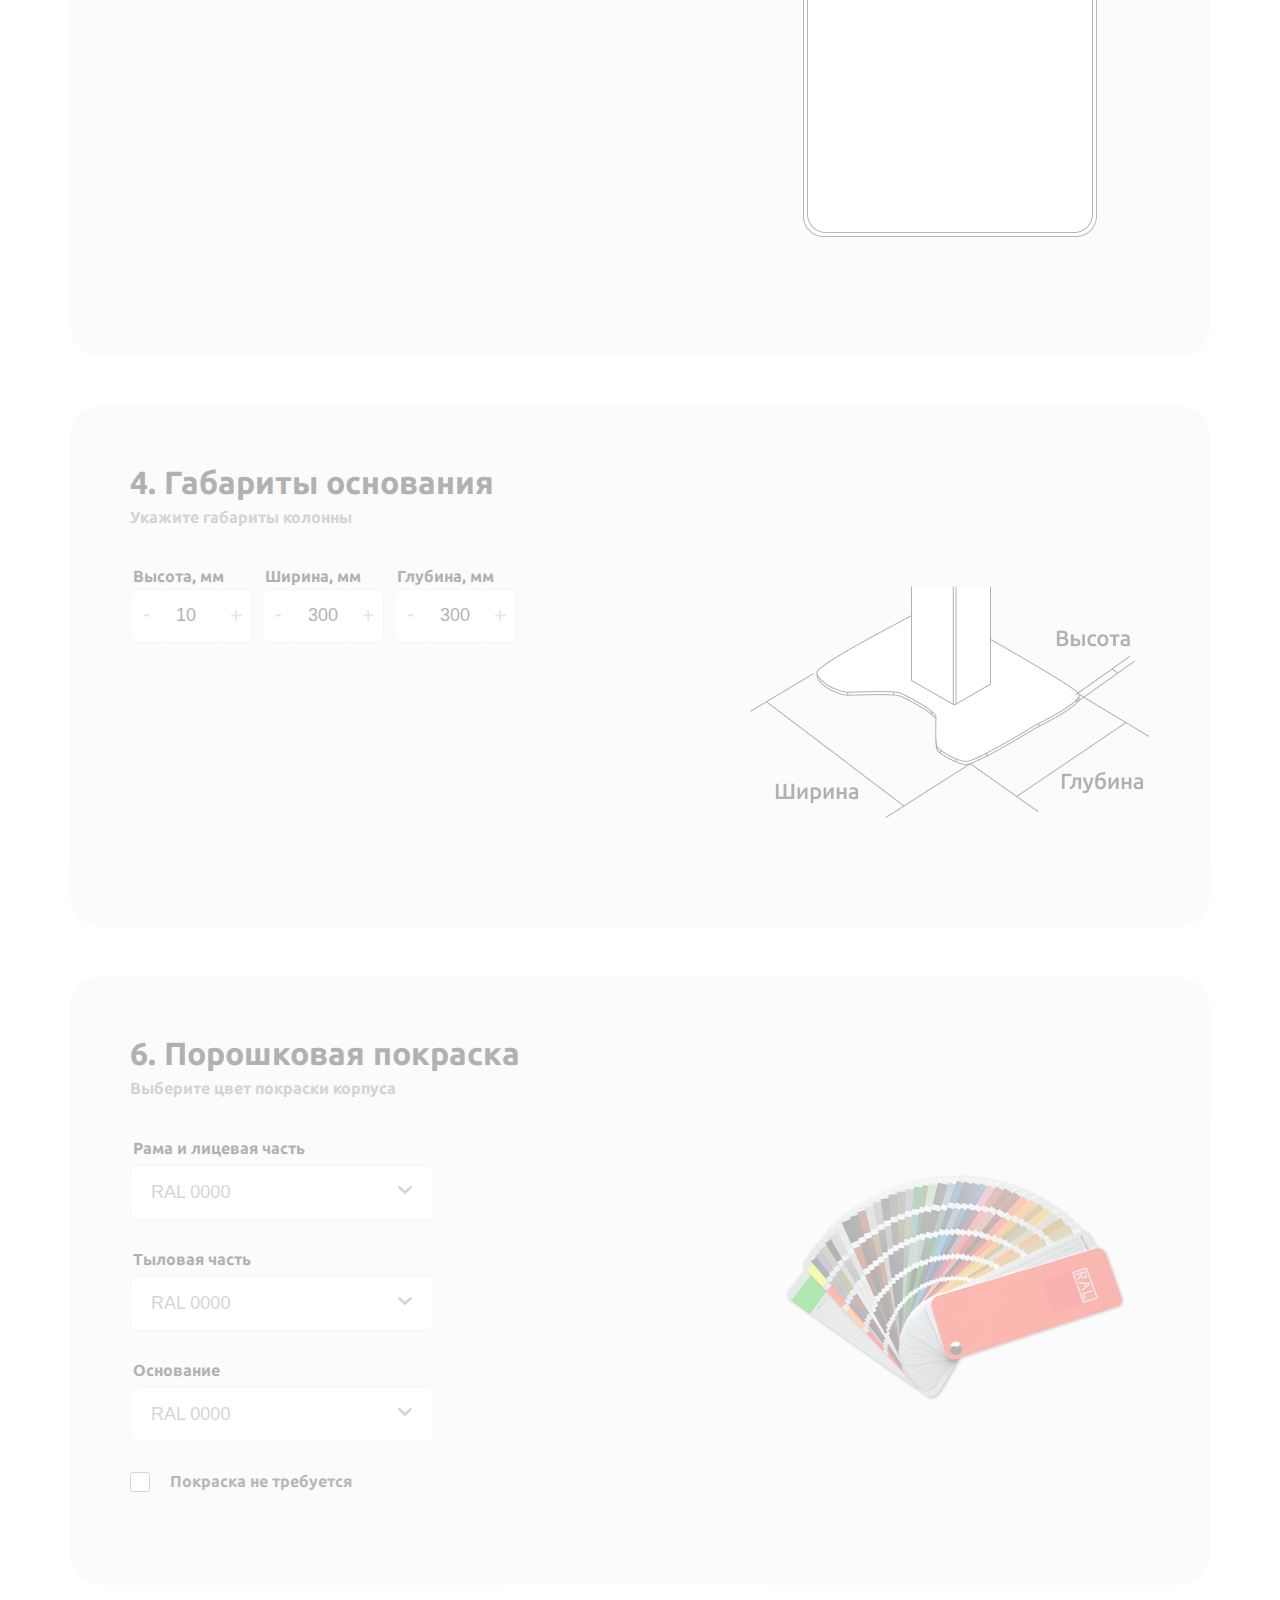
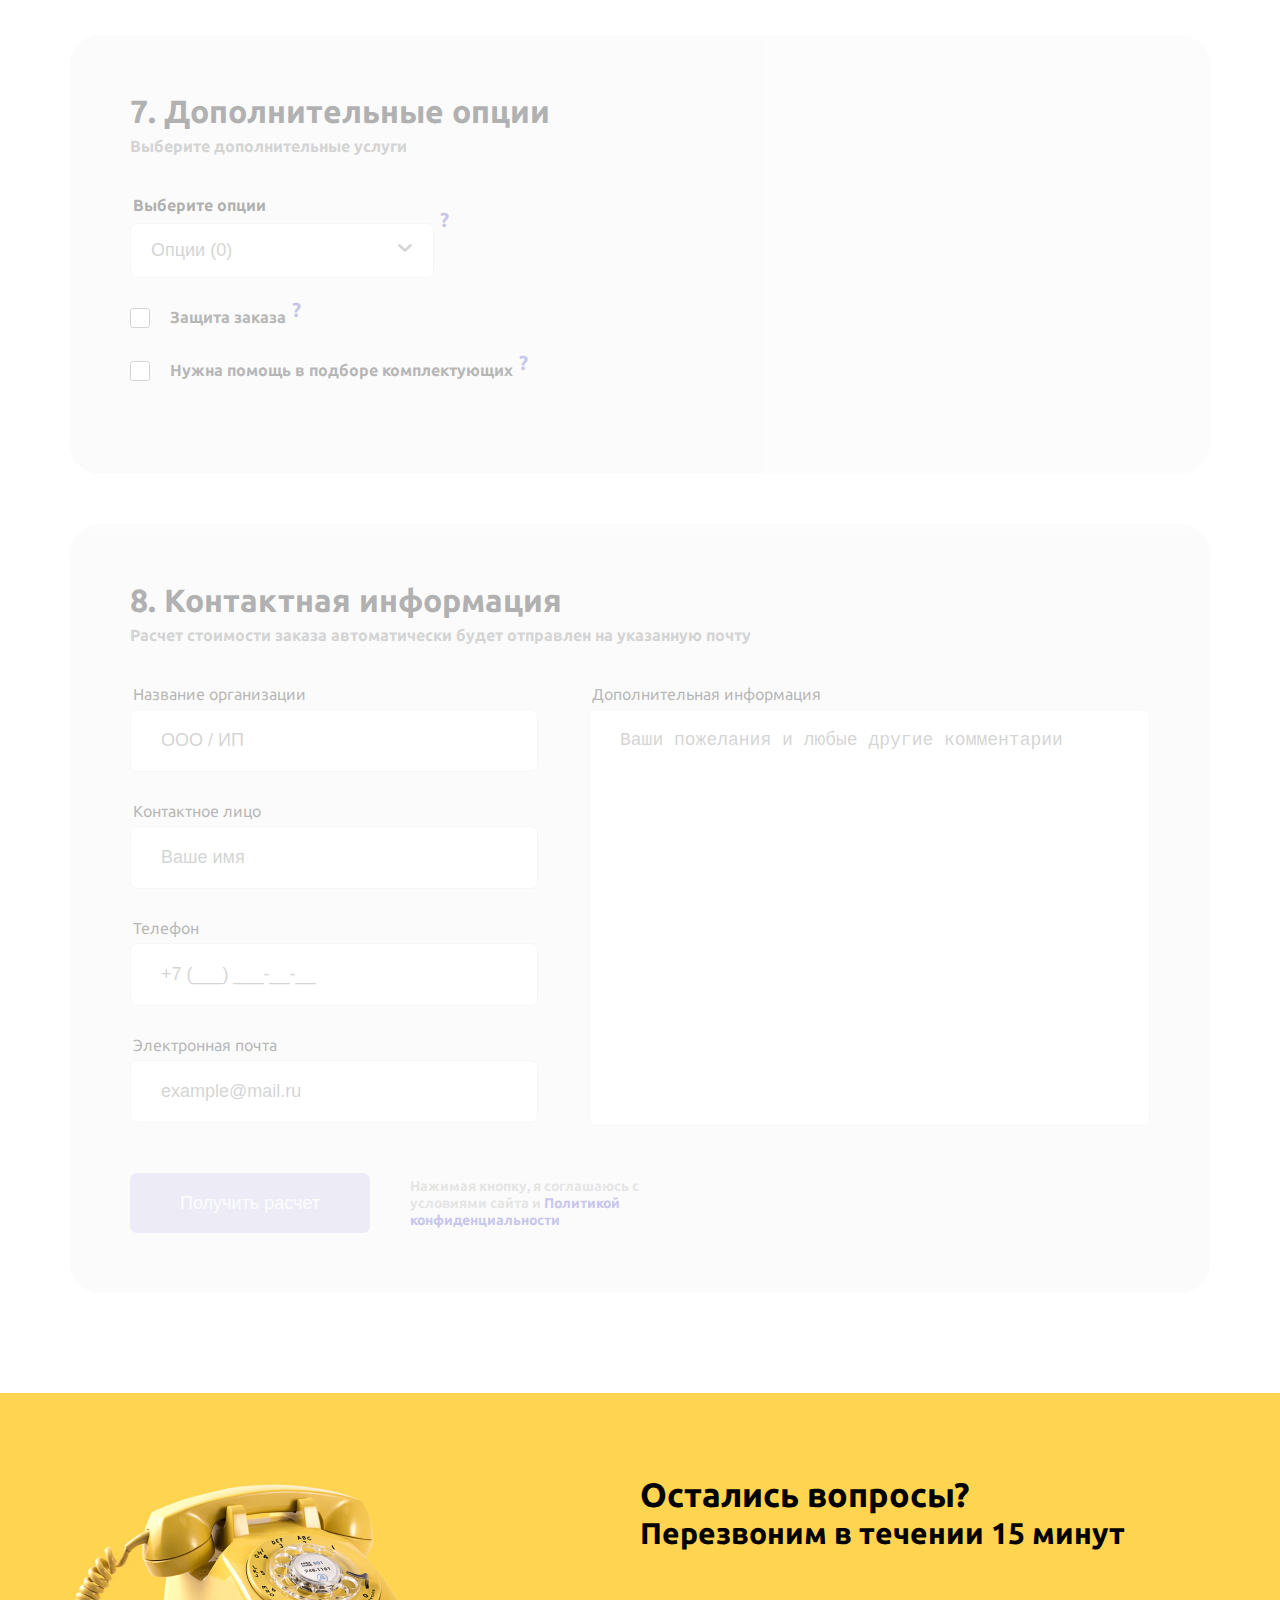
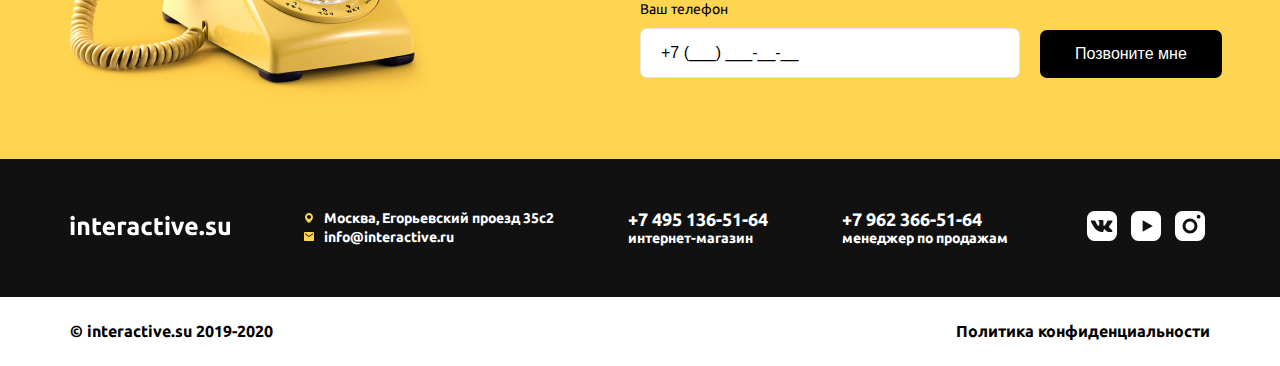
==== commit 5335591f: "1" ====
--- a/floor-mounted.html
+++ b/floor-mounted.html
@@ -125,12 +125,12 @@
               <div for="all-height" class="select">
                 <select name="" id="all-height">
                   <option value="0" selected disabled><b>Выберите диагональ</option>
-                  <option value="1"><b>27"</b> (1790х512 мм)</option>
-                  <option value="2"><b>32"</b> (1790х512 мм)</option>
-                  <option value="3"><b>43"</b> (1790х665 мм)</option>
-                  <option value="4"><b>50"</b> (1850х750 мм)</option>
-                  <option value="5"><b>55"</b> (1850х820 мм)</option>
-                  <option value="6"><b>65"</b> (2000х910 мм)</option>
+                  <option value="1"><b>27" -</b> (1790х512 мм)</option>
+                  <option value="2"><b>32" -</b> (1790х512 мм)</option>
+                  <option value="3"><b>43" -</b> (1790х665 мм)</option>
+                  <option value="4"><b>50" -</b> (1850х750 мм)</option>
+                  <option value="5"><b>55" -</b> (1850х820 мм)</option>
+                  <option value="6"><b>65" -</b> (2000х910 мм)</option>
                   <option value="7"><b></b> Другая</option>
                 </select>
               </div>
@@ -191,9 +191,9 @@
           </div>
           <!-- /.calc-row -->
           <div class="calc-row">
-            <input name="type" data-src="img/calc/type-floor/2.jpg" value="100"  id="type-two" type="radio">
+            <input name="type" data-src="img/calc/type-floor/2.jpg" value="140"  id="type-two" type="radio">
             <label for="type-two">
-              <b>100мм</b>
+              <b>140мм</b>
               <p>
                 Отсек электроники (ITX плата, ИБП)
               </p>
@@ -201,7 +201,7 @@
           </div>
           <!-- /.calc-row -->
           <div class="calc-row">
-            <input name="type" data-src="img/calc/type-floor/3.jpg" value="140"  id="type-three" type="radio">
+            <input name="type" data-src="img/calc/type-floor/4.jpg" value="140"  id="type-three" type="radio">
             <label for="type-three">
               <b>140мм</b>
               <p>
@@ -211,7 +211,7 @@
           </div>
           <!-- /.calc-row -->
           <div class="calc-row">
-            <input name="type" data-src="img/calc/type-floor/4.jpg" value="180"  id="type-four" type="radio">
+            <input name="type" data-src="img/calc/type-floor/3.jpg" value="180"  id="type-four" type="radio">
             <label for="type-four">
               <b>180мм</b>
               <p>
--- a/style.css
+++ b/style.css
@@ -1417,6 +1417,7 @@
   left: 10px;
   width: 300px;
   display: none;
+  z-index: 30;
 }
 
 .toggle-q:hover b.q-text {
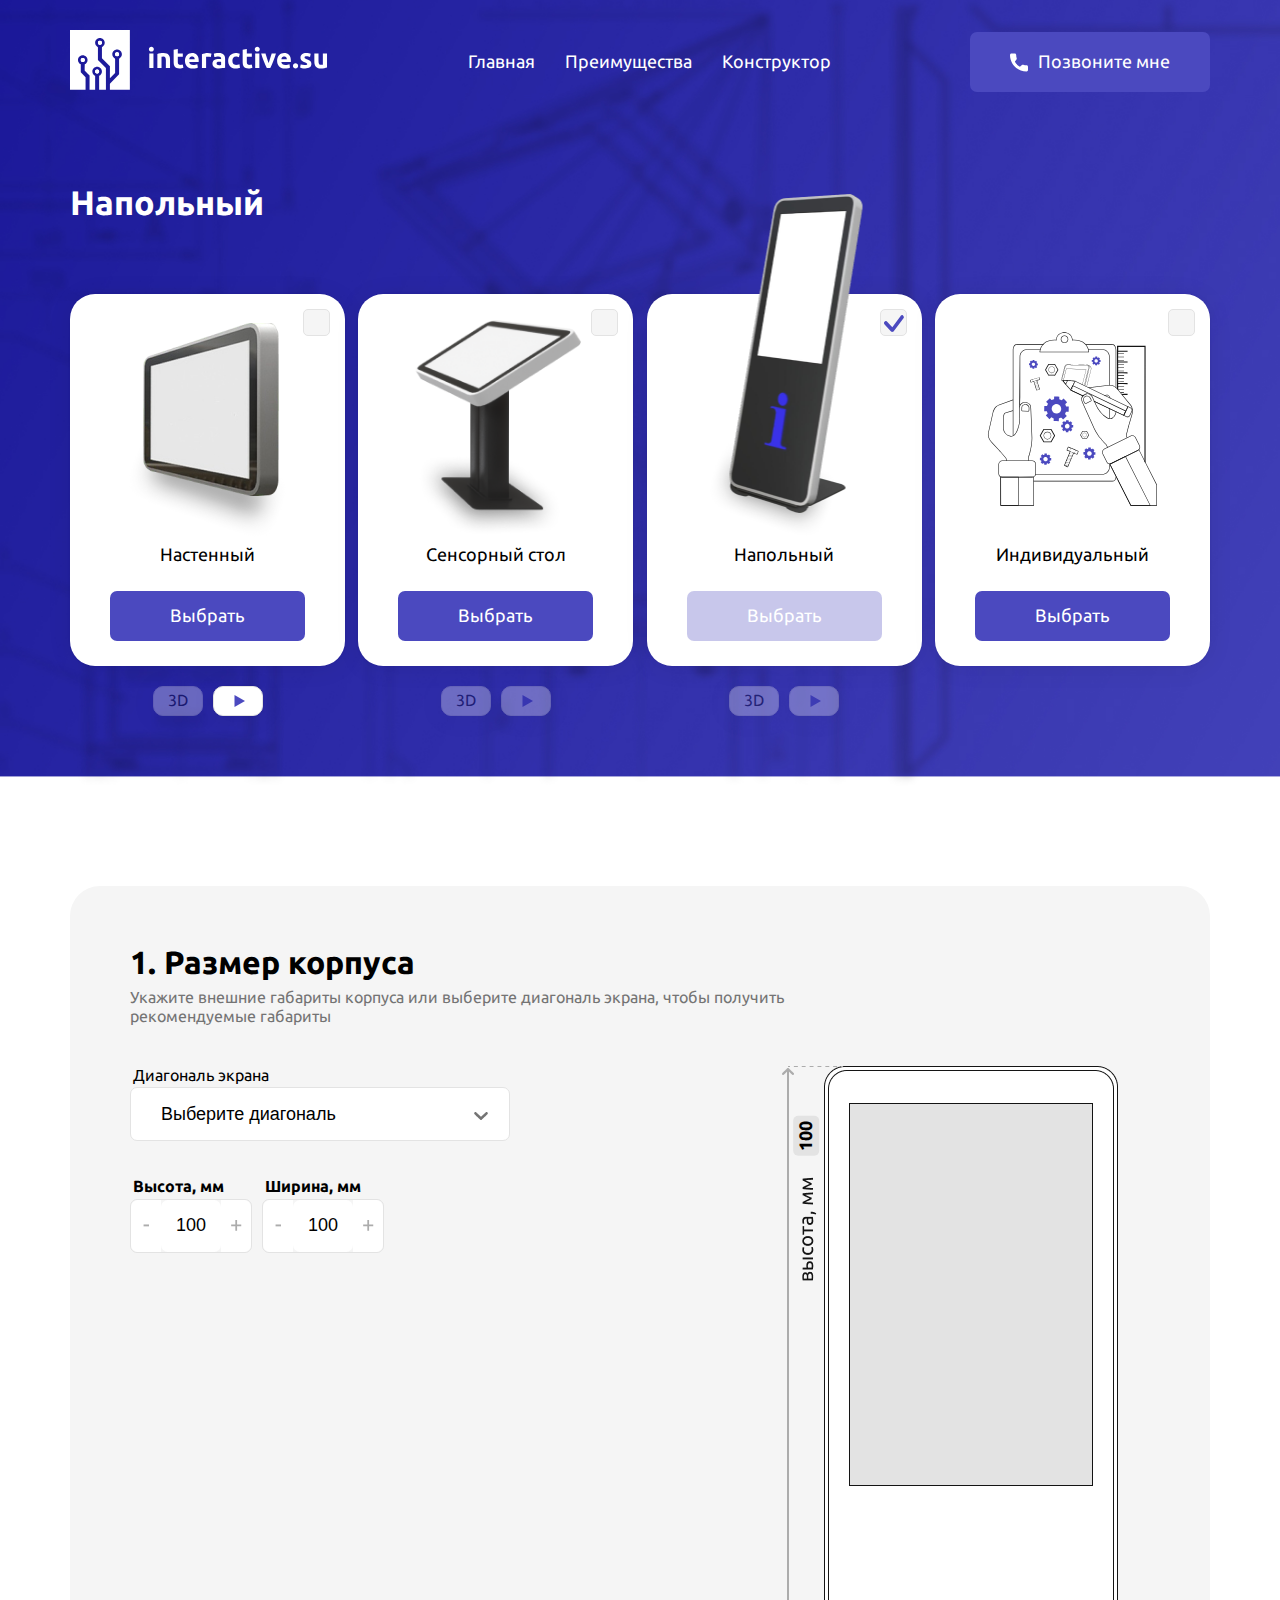
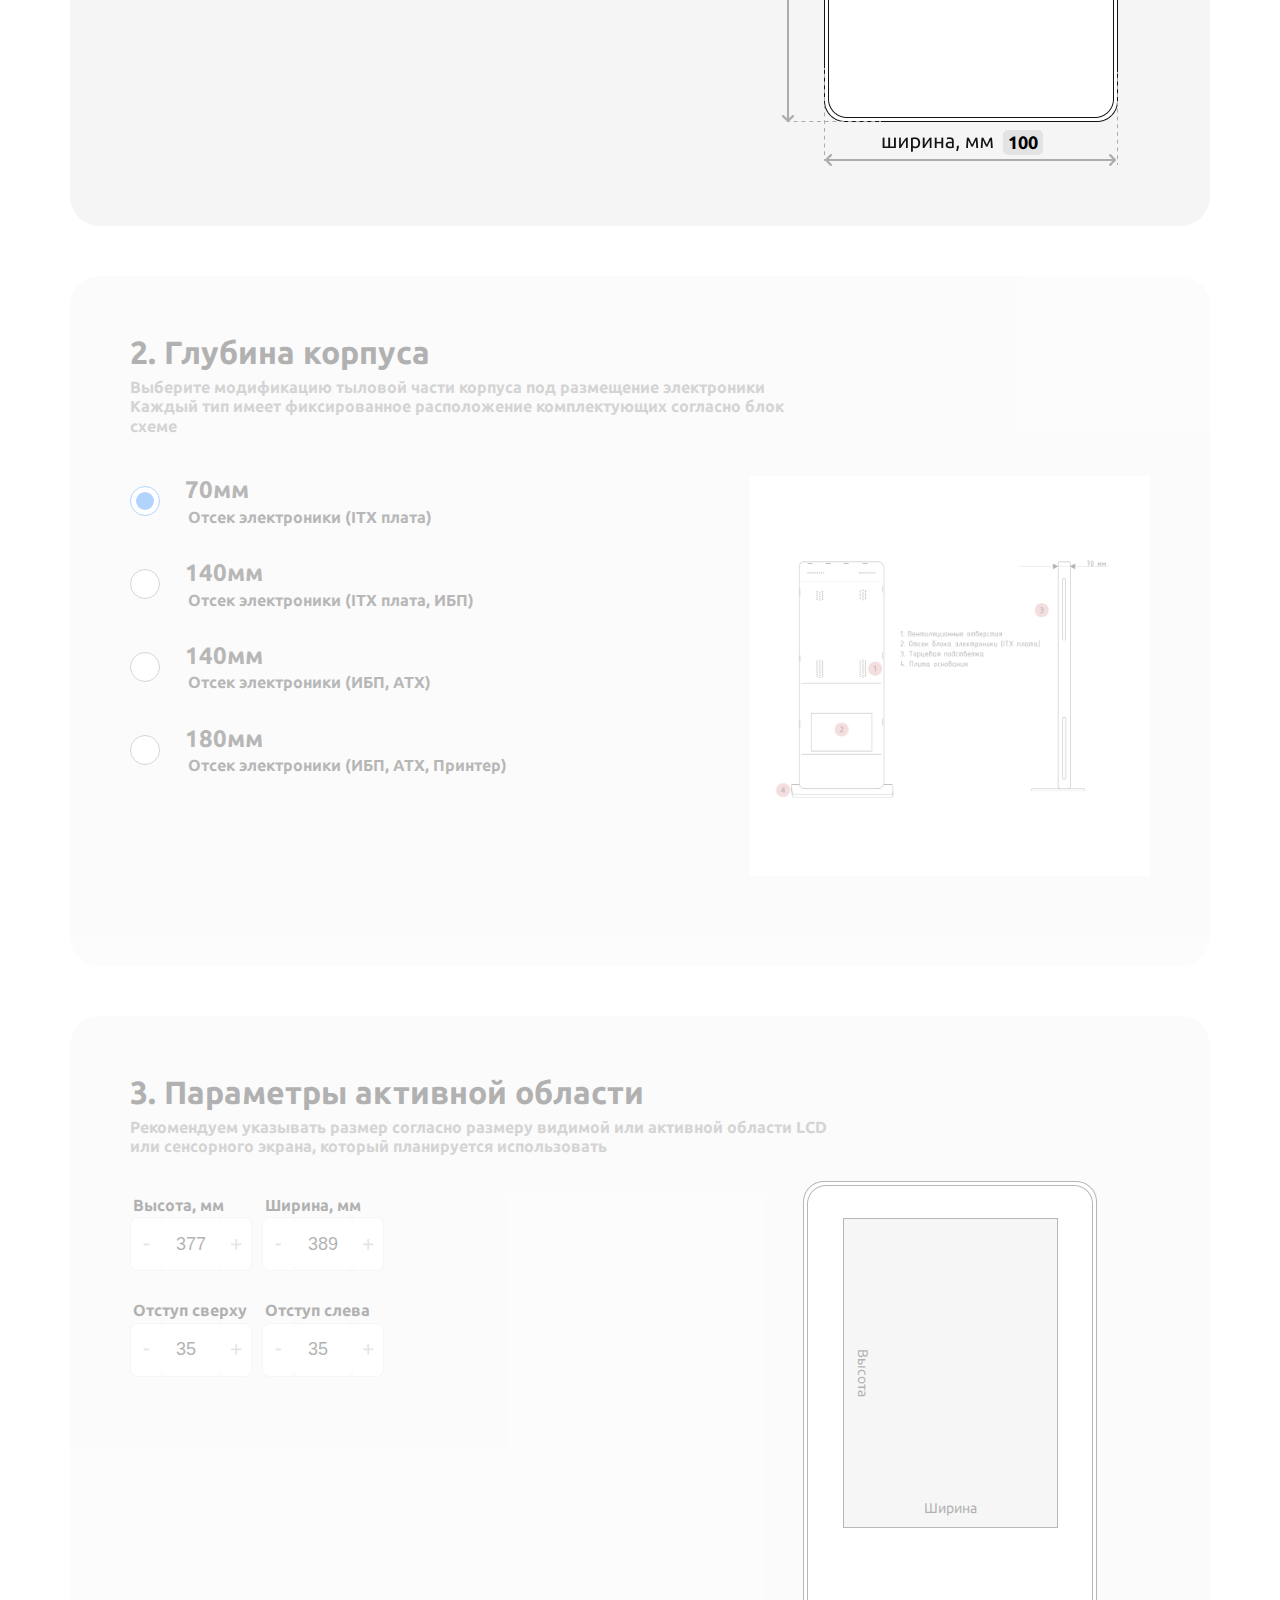
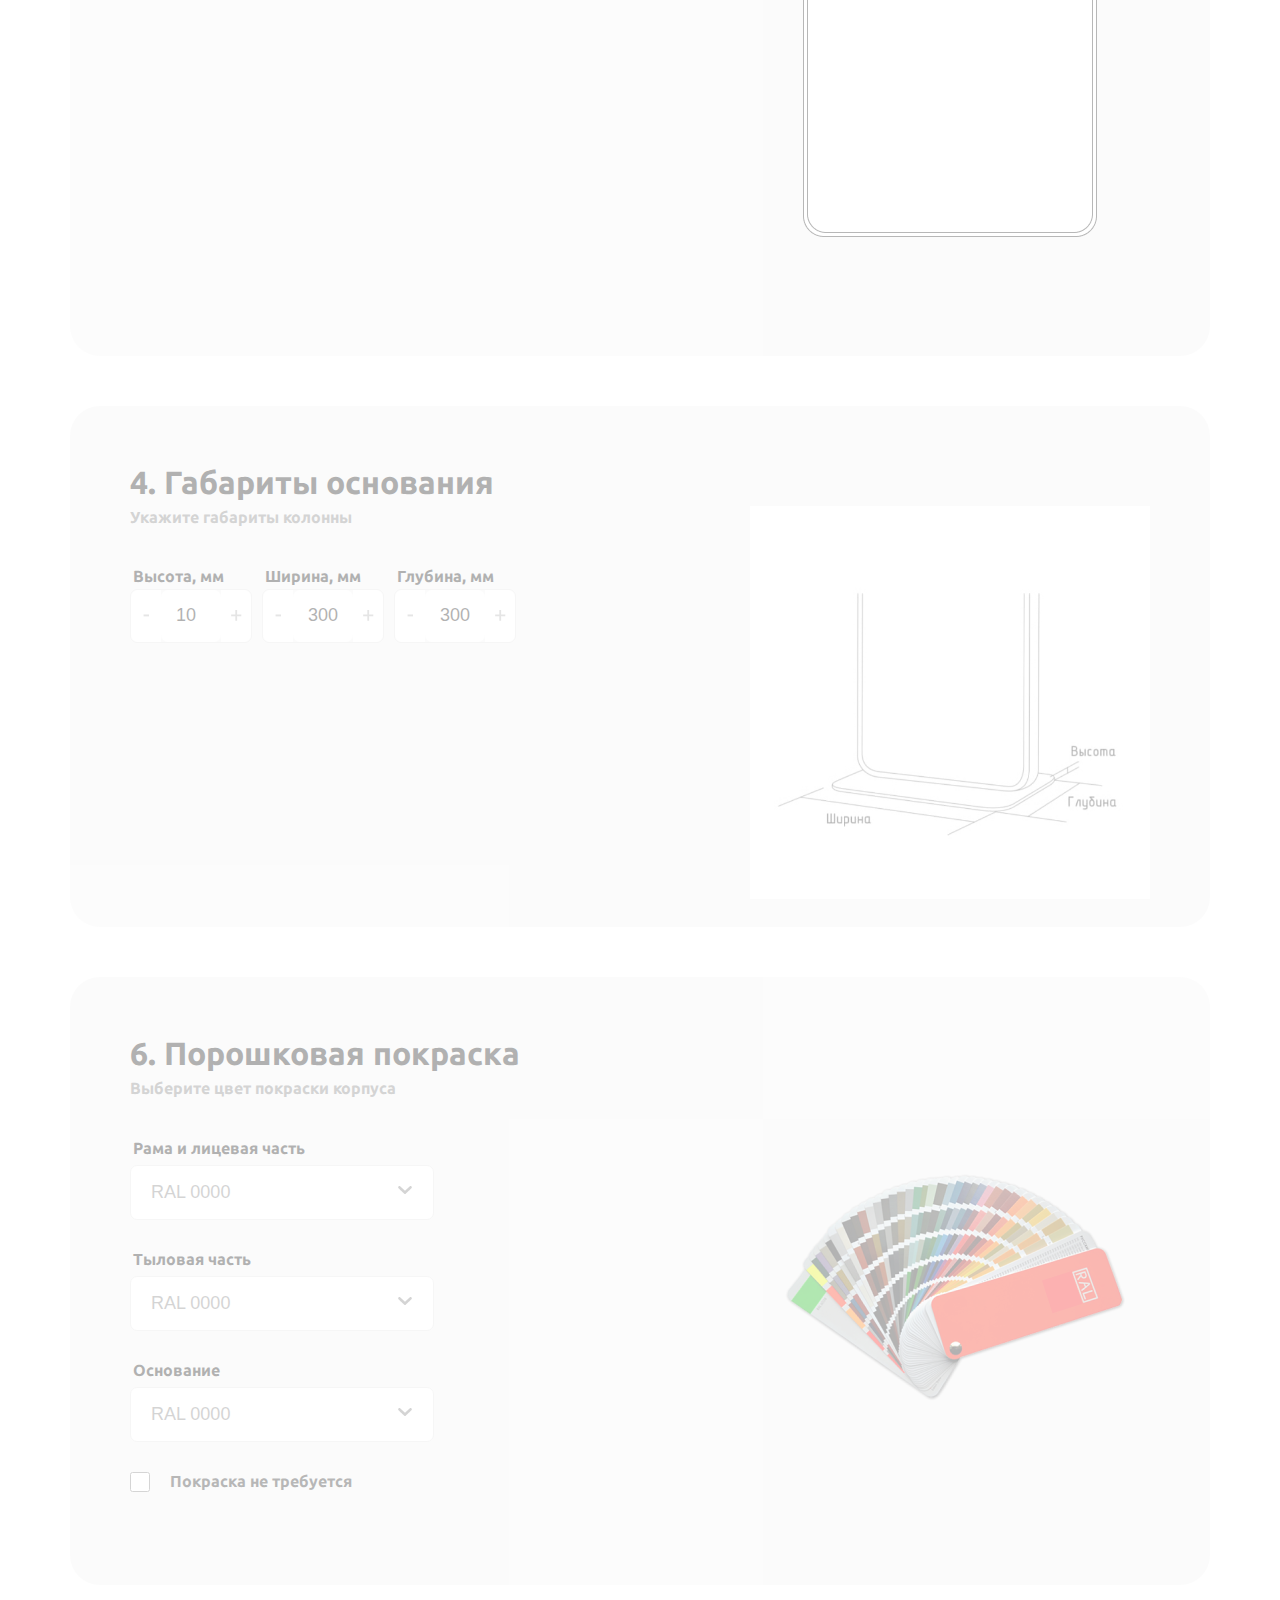
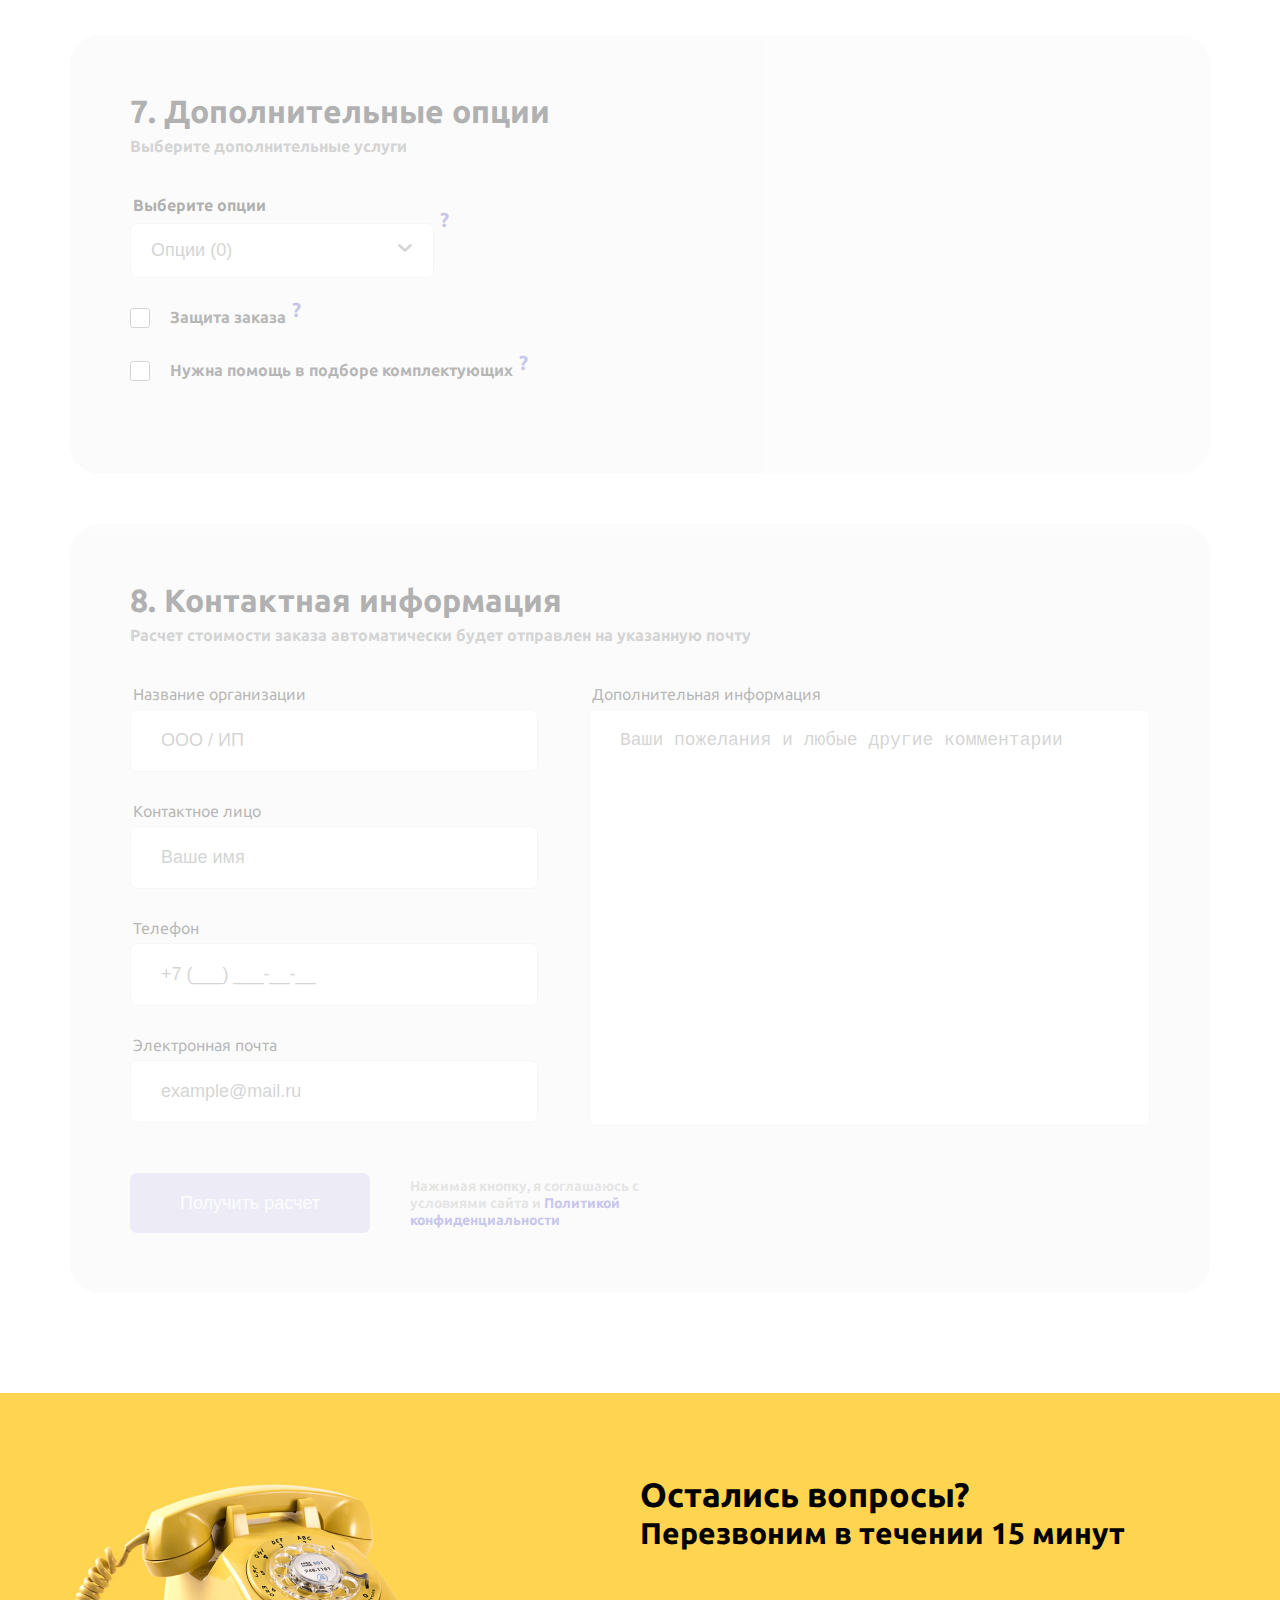
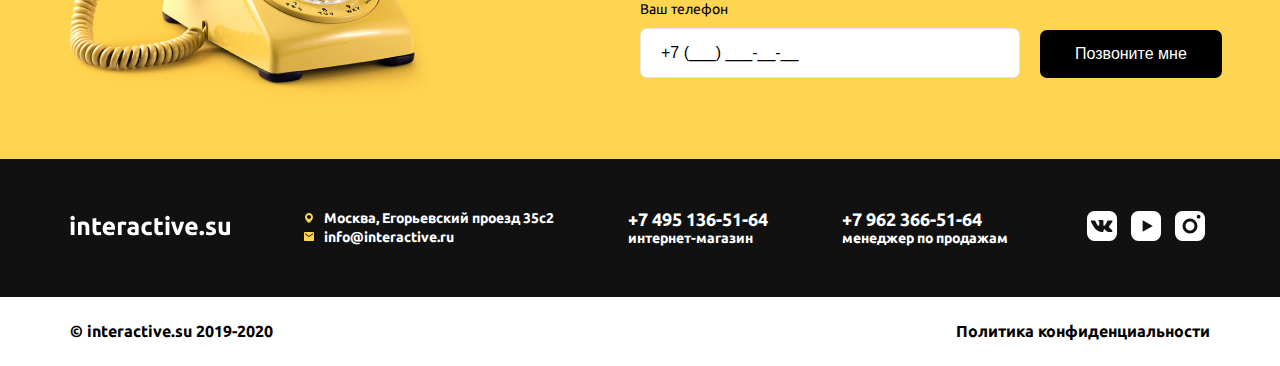
==== commit 4df24528: "1" ====
--- a/floor-mounted.html
+++ b/floor-mounted.html
@@ -340,8 +340,8 @@
         </div>
         <!-- /.calc-wrap-lect -->
         <div class="calc-wrap-right mob-responsive-img">
-          <div class="calc-row act-wrap">
-            <img src="img/assets/osn.png" alt="Колонна">
+          <div class="calc-row">
+            <img src="img/assets/floor-p.jpg" alt="Колонна">
           </div>
         </div>
         <!-- /.calc-wrapright -->
@@ -1366,7 +1366,16 @@
       <input type="submit" value="Перезвоните мне" class="button-alt">
     </div>
   </div>
-
+  <div class="popup popup-auto">
+    <h2>
+      Для участников закупок действует опция “защита заказа”:
+    </h2>
+    <p>Заказчик имеет возможность защитить свой проект с помощью уникального технического задания для корпуса. Это означает что корпуса по индивидуальным параметрам не могут быть проданы другим клиентам.
+    </p>
+    <div class="close-auto button">
+      Понятно
+    </div>
+  </div>
   <a href="#top" class="up"></a>
   <!-- /.up -->
   <div class="popup popup-gif">
--- a/style.css
+++ b/style.css
@@ -1763,6 +1763,25 @@
   line-height: 38px;
 }
 
+.popup-auto h2 {
+  margin-bottom: 30px;
+}
+
+.popup-auto p {
+  color: #fff;
+}
+
+.popup-auto .button {
+  color: #000;
+  margin-top: 30px;
+}
+
+.popup-auto .button:hover {
+  color: #000;
+  background-color: #FED450;
+  opacity: 0.5;
+}
+
 @media (max-width: 1199px) {
   .calc-popup {
     max-width: 95%;
@@ -2364,6 +2383,23 @@
   .about .title {
     text-align: left;
   }
+  .popup-auto {
+    padding: 25px;
+  }
+  .popup-auto h2 {
+    margin-bottom: 20px;
+    font-size: 18px;
+  }
+  .popup-auto p {
+    color: #fff;
+    font-size: 14px;
+  }
+  .popup-auto .button {
+    color: #000;
+    margin-top: 20px;
+    font-size: 14px;
+    max-height: 50px;
+  }
 }
 
 @media (max-width: 440px) {
